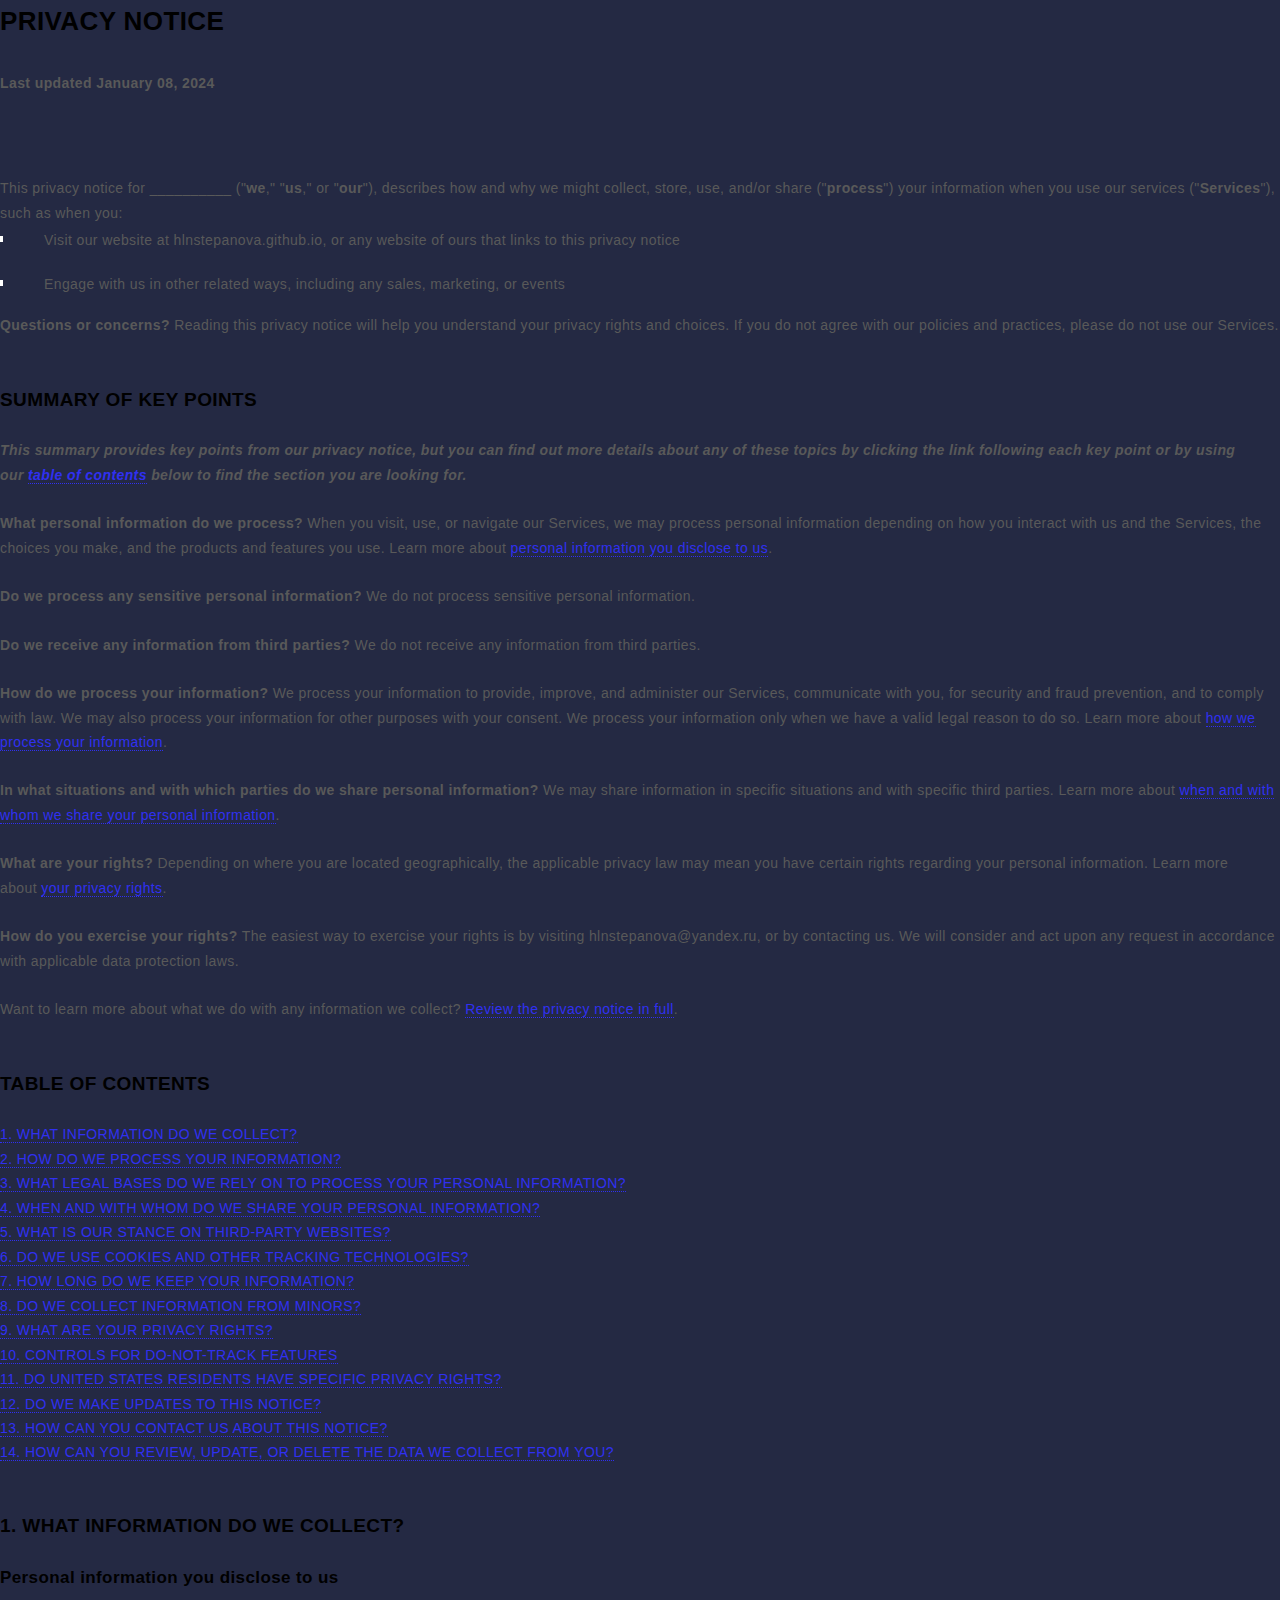
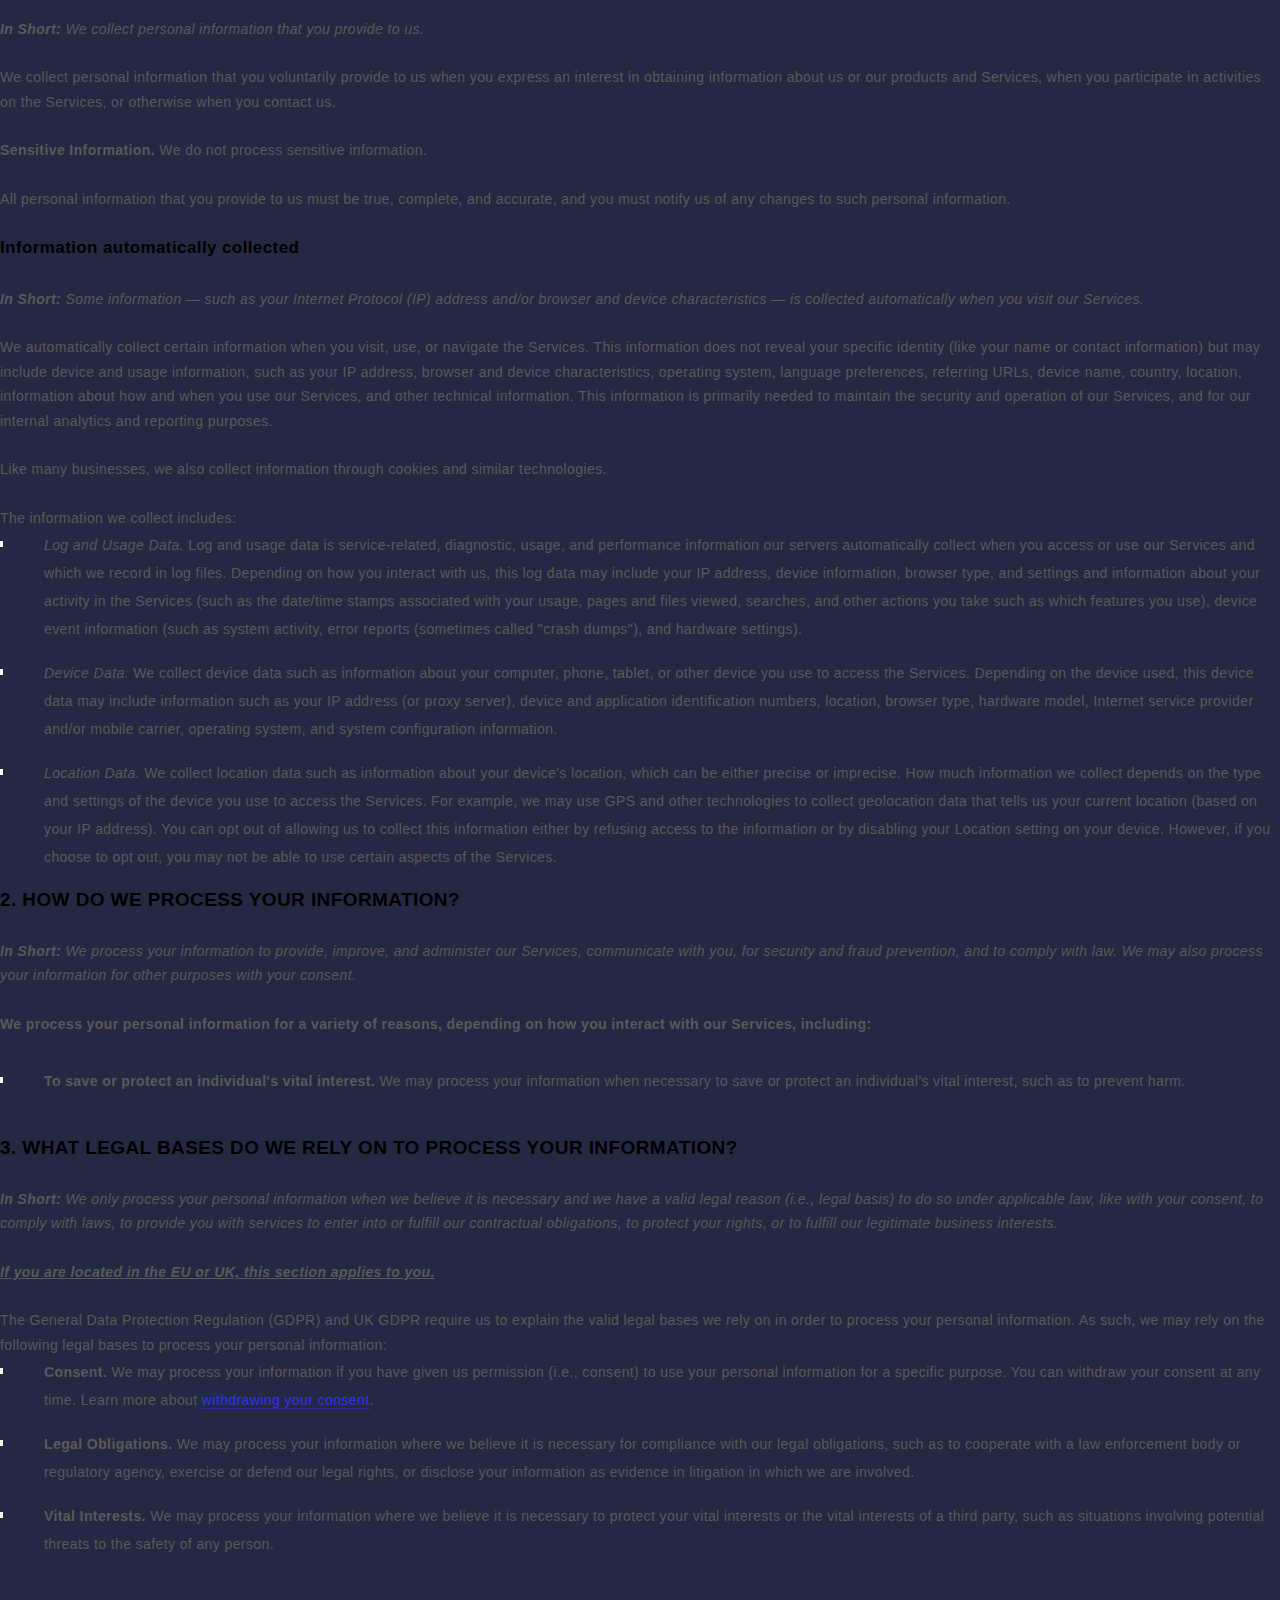
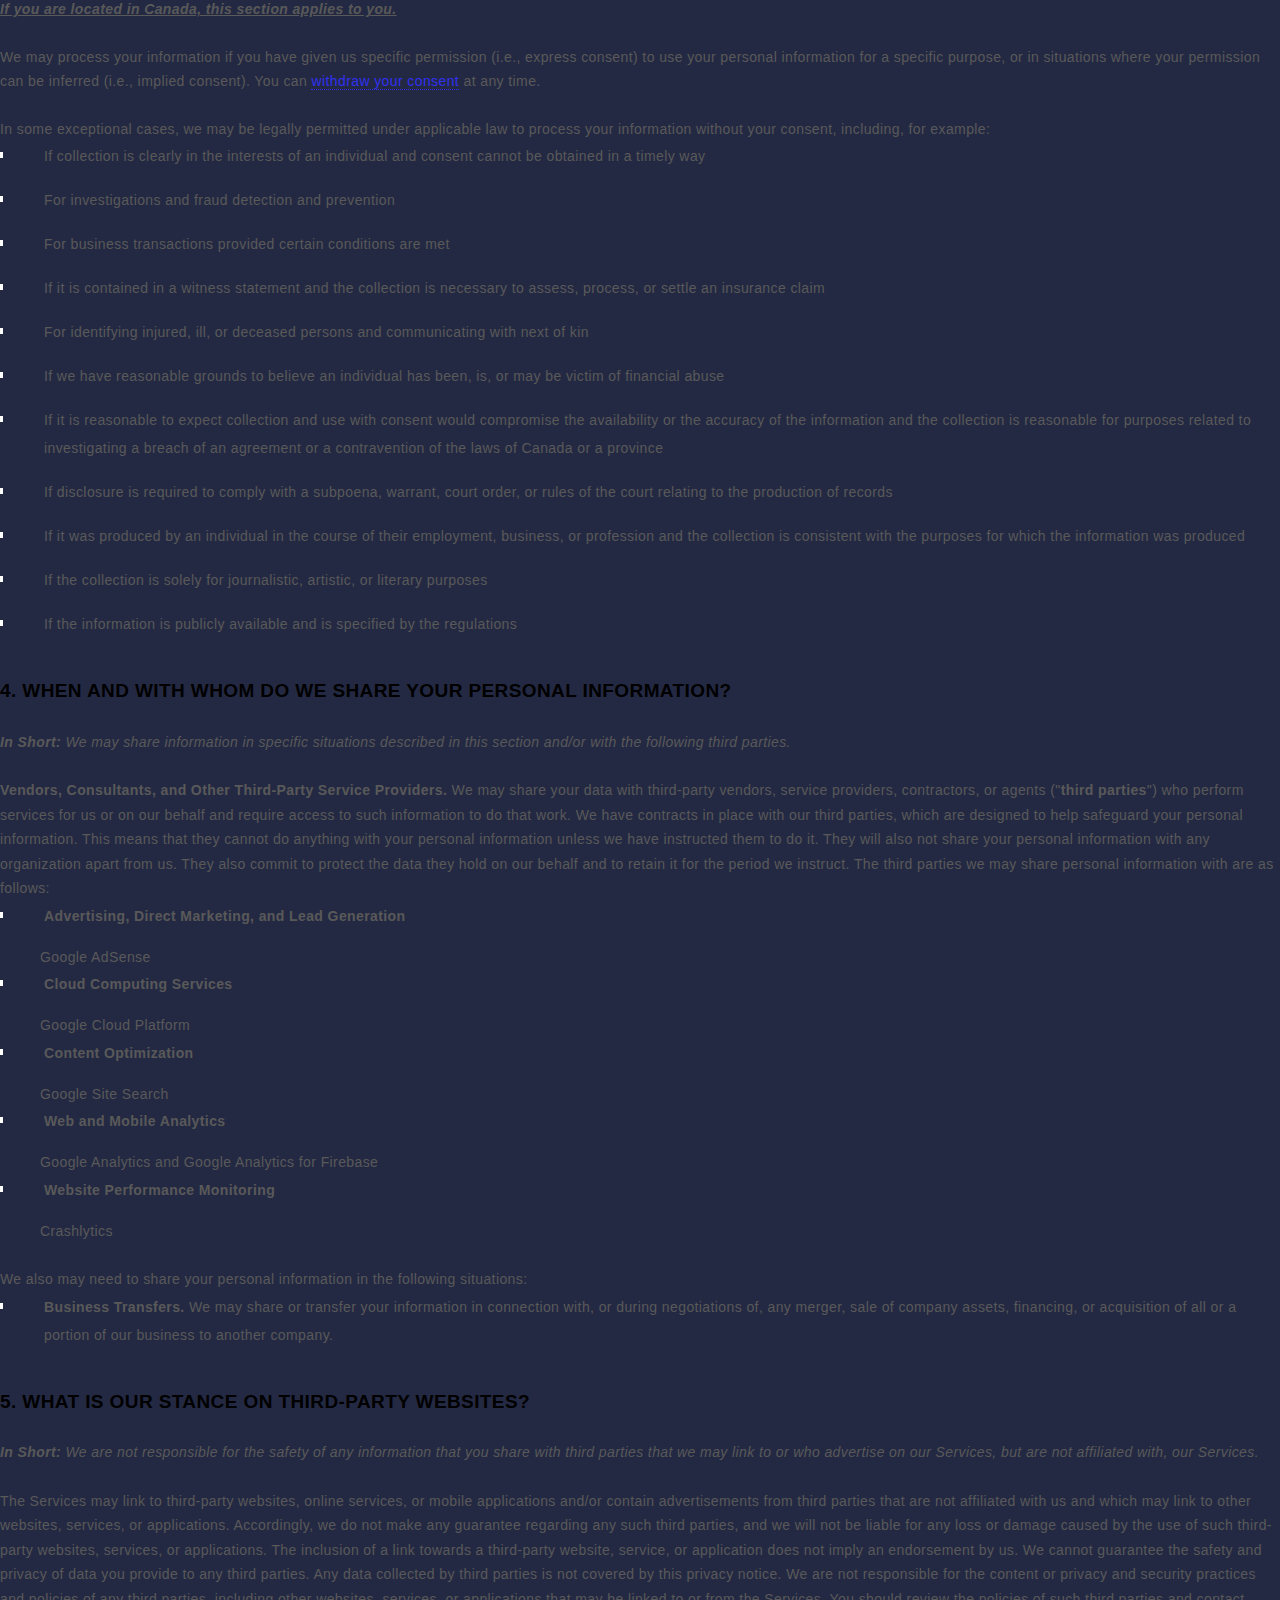
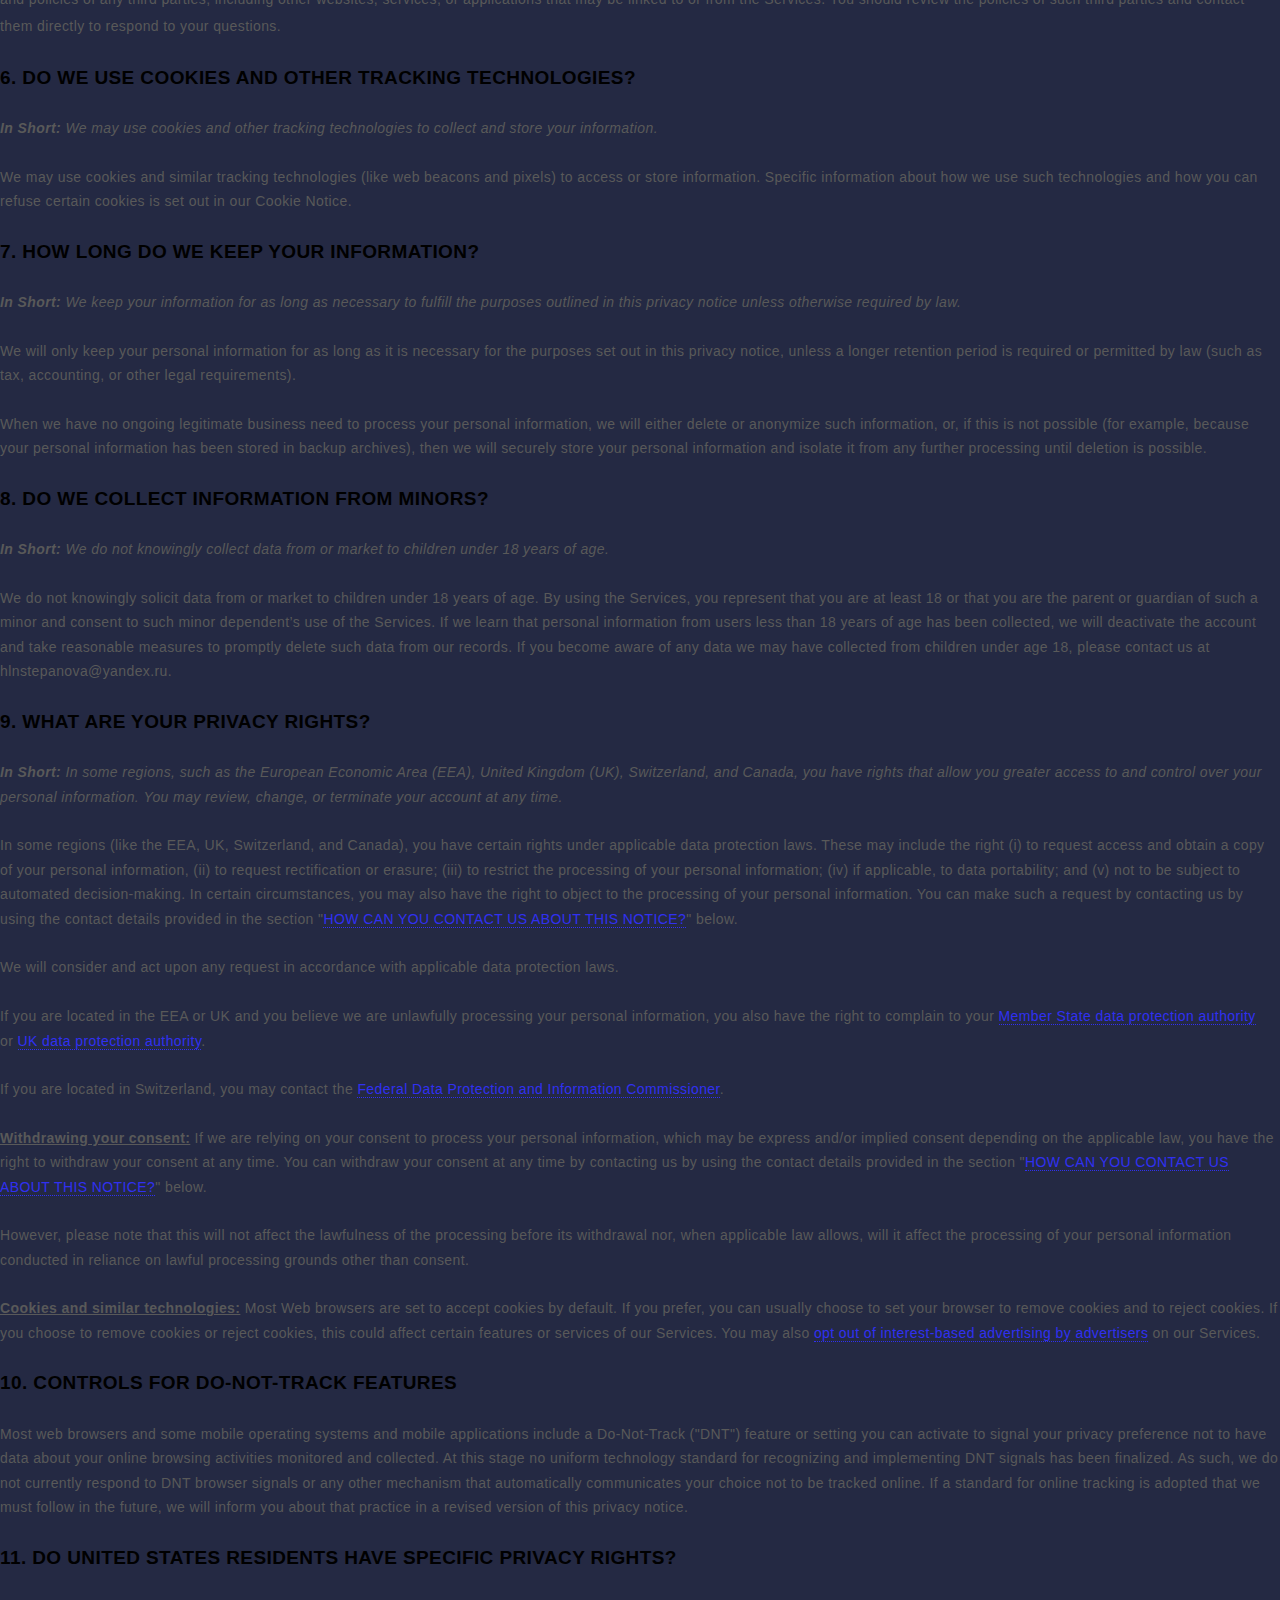
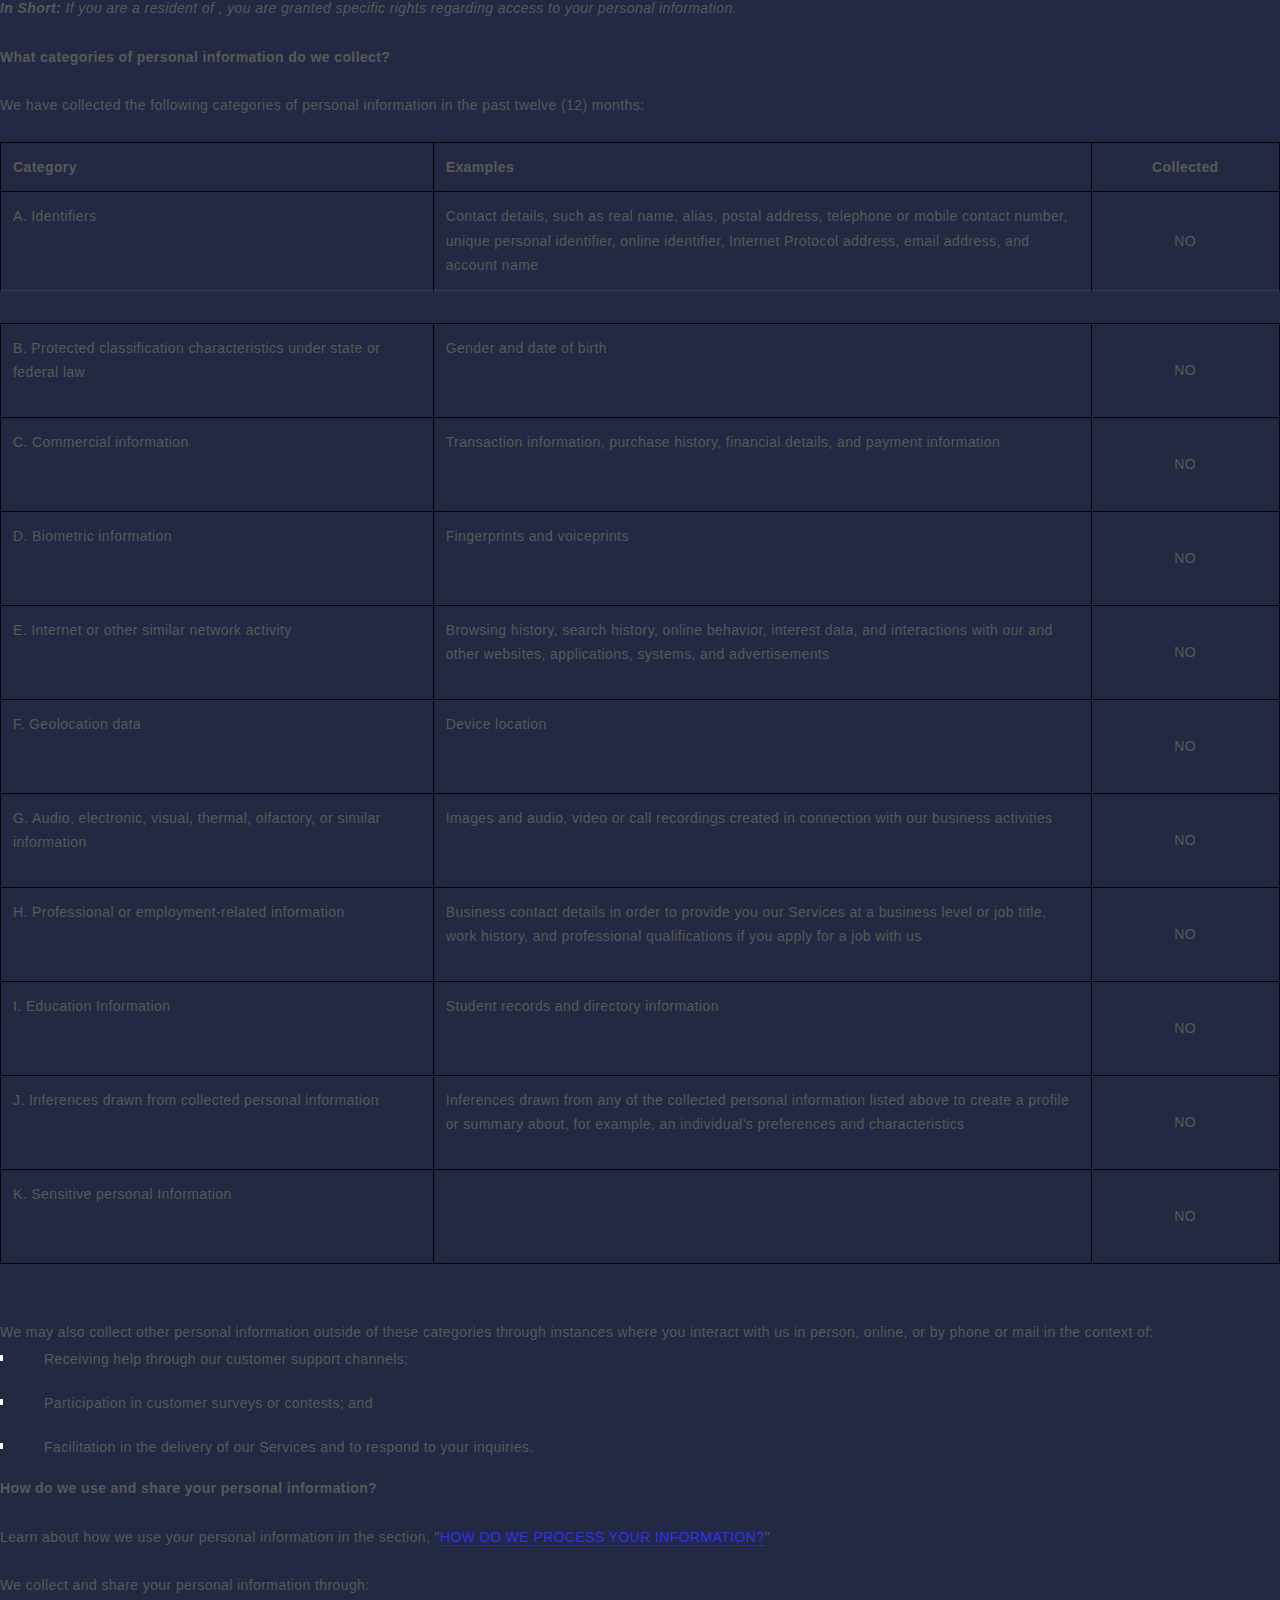
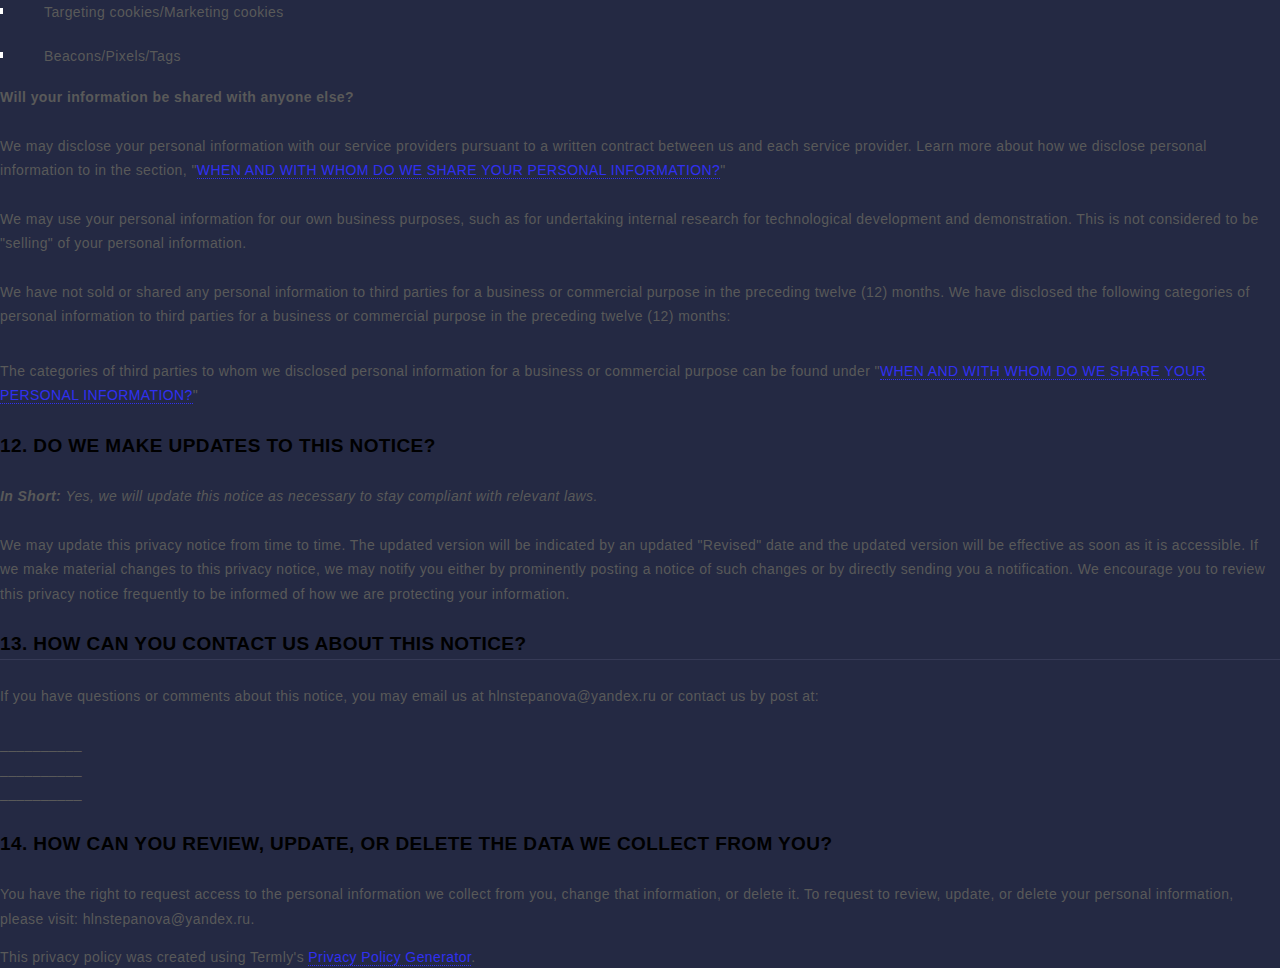
==== privacy-policy.html @ e2435dcf "experiment with privacy policy" ====
<!DOCTYPE HTML>
<html>
	<head>
		<!-- Google tag (gtag.js) -->
<script async src="https://www.googletagmanager.com/gtag/js?id=G-6Y1F2KH7CD"></script>
<script>
  window.dataLayer = window.dataLayer || [];
  function gtag(){dataLayer.push(arguments);}
  gtag('js', new Date());

  gtag('config', 'G-6Y1F2KH7CD');
</script>
		<title>Lena Stepanova - Android Developer</title>
		<meta charset="utf-8" />
		<meta name="viewport" content="width=device-width, initial-scale=1, user-scalable=no" />
		<link rel="stylesheet" href="assets/css/main.css" />
		<link rel="icon" type="image/png" href="images/favicon.png"/>
		<noscript><link rel="stylesheet" href="assets/css/noscript.css" /></noscript>
		<script async src="https://pagead2.googlesyndication.com/pagead/js/adsbygoogle.js?client=ca-pub-9598520294213293"
     crossorigin="anonymous"></script>
	</head>
	<body>

	<style>
		[data-custom-class='body'], [data-custom-class='body'] * {
				background: transparent !important;
			  }
	  [data-custom-class='title'], [data-custom-class='title'] * {
				font-family: Arial !important;
	  font-size: 26px !important;
	  color: #000000 !important;
			  }
	  [data-custom-class='subtitle'], [data-custom-class='subtitle'] * {
				font-family: Arial !important;
	  color: #595959 !important;
	  font-size: 14px !important;
			  }
	  [data-custom-class='heading_1'], [data-custom-class='heading_1'] * {
				font-family: Arial !important;
	  font-size: 19px !important;
	  color: #000000 !important;
			  }
	  [data-custom-class='heading_2'], [data-custom-class='heading_2'] * {
				font-family: Arial !important;
	  font-size: 17px !important;
	  color: #000000 !important;
			  }
	  [data-custom-class='body_text'], [data-custom-class='body_text'] * {
				color: #595959 !important;
	  font-size: 14px !important;
	  font-family: Arial !important;
			  }
	  [data-custom-class='link'], [data-custom-class='link'] * {
				color: #3030F1 !important;
	  font-size: 14px !important;
	  font-family: Arial !important;
	  word-break: break-word !important;
			  }
	  </style>
	  
			<div data-custom-class="body">
			<div><strong><span style="font-size: 26px;"><span data-custom-class="title"><bdt class="block-component"></bdt><bdt class="question">PRIVACY NOTICE</bdt><bdt class="statement-end-if-in-editor"></bdt></span></span></strong></div><div><br></div><div><span style="color: rgb(127, 127, 127);"><strong><span style="font-size: 15px;"><span data-custom-class="subtitle">Last updated <bdt class="question">January 08, 2024</bdt></span></span></strong></span></div><div><br></div><div><br></div><div><br></div><div style="line-height: 1.5;"><span style="color: rgb(127, 127, 127);"><span style="color: rgb(89, 89, 89); font-size: 15px;"><span data-custom-class="body_text">This privacy notice for <bdt class="question">__________<bdt class="block-component"></bdt></bdt> (<bdt class="block-component"></bdt>"<strong>we</strong>," "<strong>us</strong>," or "<strong>our</strong>"<bdt class="statement-end-if-in-editor"></bdt></span><span data-custom-class="body_text">), describes how and why we might collect, store, use, and/or share (<bdt class="block-component"></bdt>"<strong>process</strong>"<bdt class="statement-end-if-in-editor"></bdt>) your information when you use our services (<bdt class="block-component"></bdt>"<strong>Services</strong>"<bdt class="statement-end-if-in-editor"></bdt>), such as when you:</span></span></span><span style="font-size: 15px;"><span style="color: rgb(127, 127, 127);"><span data-custom-class="body_text"><span style="color: rgb(89, 89, 89);"><span data-custom-class="body_text"><bdt class="block-component"></bdt></span></span></span></span></span></div><ul><li style="line-height: 1.5;"><span style="font-size: 15px; color: rgb(89, 89, 89);"><span style="font-size: 15px; color: rgb(89, 89, 89);"><span data-custom-class="body_text">Visit our website<bdt class="block-component"></bdt> at <span style="color: rgb(0, 58, 250);"><bdt class="question">hlnstepanova.github.io</bdt></span><span style="font-size: 15px;"><span style="color: rgb(89, 89, 89);"><span data-custom-class="body_text"><span style="font-size: 15px;"><span style="color: rgb(89, 89, 89);"><bdt class="statement-end-if-in-editor">, or any website of ours that links to this privacy notice</bdt></span></span></span></span></span></span></span></span></li></ul><div><bdt class="block-component"><span style="font-size: 15px;"><span style="font-size: 15px;"><span style="color: rgb(127, 127, 127);"><span data-custom-class="body_text"><span style="color: rgb(89, 89, 89);"><span data-custom-class="body_text"><bdt class="block-component"></bdt></bdt></span></span></span></span></span></span></span></span></li></ul><div style="line-height: 1.5;"><span style="font-size: 15px;"><span style="color: rgb(127, 127, 127);"><span data-custom-class="body_text"><span style="color: rgb(89, 89, 89);"><span data-custom-class="body_text"><bdt class="block-component"></bdt></span></span></span></span></span></div><ul><li style="line-height: 1.5;"><span style="font-size: 15px; color: rgb(89, 89, 89);"><span style="font-size: 15px; color: rgb(89, 89, 89);"><span data-custom-class="body_text">Engage with us in other related ways, including any sales, marketing, or events<span style="font-size: 15px;"><span style="color: rgb(89, 89, 89);"><span data-custom-class="body_text"><span style="font-size: 15px;"><span style="color: rgb(89, 89, 89);"><bdt class="statement-end-if-in-editor"></bdt></span></span></span></span></span></span></span></span></li></ul><div style="line-height: 1.5;"><span style="font-size: 15px;"><span style="color: rgb(127, 127, 127);"><span data-custom-class="body_text"><strong>Questions or concerns? </strong>Reading this privacy notice will help you understand your privacy rights and choices. If you do not agree with our policies and practices, please do not use our Services.<bdt class="block-component"></span></span></span></div><div style="line-height: 1.5;"><br></div><div style="line-height: 1.5;"><br></div><div style="line-height: 1.5;"><strong><span style="font-size: 15px;"><span data-custom-class="heading_1">SUMMARY OF KEY POINTS</span></span></strong></div><div style="line-height: 1.5;"><br></div><div style="line-height: 1.5;"><span style="font-size: 15px;"><span data-custom-class="body_text"><strong><em>This summary provides key points from our privacy notice, but you can find out more details about any of these topics by clicking the link following each key point or by using our </em></strong></span></span><a data-custom-class="link" href="#toc"><span style="color: rgb(0, 58, 250); font-size: 15px;"><span data-custom-class="body_text"><strong><em>table of contents</em></strong></span></span></a><span style="font-size: 15px;"><span data-custom-class="body_text"><strong><em> below to find the section you are looking for.</em></strong></span></span></div><div style="line-height: 1.5;"><br></div><div style="line-height: 1.5;"><span style="font-size: 15px;"><span data-custom-class="body_text"><strong>What personal information do we process?</strong> When you visit, use, or navigate our Services, we may process personal information depending on how you interact with us and the Services, the choices you make, and the products and features you use. Learn more about </span></span><a data-custom-class="link" href="#personalinfo"><span style="color: rgb(0, 58, 250); font-size: 15px;"><span data-custom-class="body_text">personal information you disclose to us</span></span></a><span data-custom-class="body_text">.</span></div><div style="line-height: 1.5;"><br></div><div style="line-height: 1.5;"><span style="font-size: 15px;"><span data-custom-class="body_text"><strong>Do we process any sensitive personal information?</strong> <bdt class="block-component"></bdt>We do not process sensitive personal information.<bdt class="else-block"></bdt></span></span></div><div style="line-height: 1.5;"><br></div><div style="line-height: 1.5;"><span style="font-size: 15px;"><span data-custom-class="body_text"><strong>Do we receive any information from third parties?</strong> <bdt class="block-component"></bdt>We do not receive any information from third parties.<bdt class="else-block"></bdt></span></span></div><div style="line-height: 1.5;"><br></div><div style="line-height: 1.5;"><span style="font-size: 15px;"><span data-custom-class="body_text"><strong>How do we process your information?</strong> We process your information to provide, improve, and administer our Services, communicate with you, for security and fraud prevention, and to comply with law. We may also process your information for other purposes with your consent. We process your information only when we have a valid legal reason to do so. Learn more about </span></span><a data-custom-class="link" href="#infouse"><span style="color: rgb(0, 58, 250); font-size: 15px;"><span data-custom-class="body_text">how we process your information</span></span></a><span data-custom-class="body_text">.</span></div><div style="line-height: 1.5;"><br></div><div style="line-height: 1.5;"><span style="font-size: 15px;"><span data-custom-class="body_text"><strong>In what situations and with which <bdt class="block-component"></bdt>parties do we share personal information?</strong> We may share information in specific situations and with specific <bdt class="block-component"></bdt>third parties. Learn more about </span></span><a data-custom-class="link" href="#whoshare"><span style="color: rgb(0, 58, 250); font-size: 15px;"><span data-custom-class="body_text">when and with whom we share your personal information</span></span></a><span style="font-size: 15px;"><span data-custom-class="body_text">.<bdt class="block-component"></bdt></span></span></div><div style="line-height: 1.5;"><br></div><div style="line-height: 1.5;"><span style="font-size: 15px;"><span data-custom-class="body_text"><strong>What are your rights?</strong> Depending on where you are located geographically, the applicable privacy law may mean you have certain rights regarding your personal information. Learn more about </span></span><a data-custom-class="link" href="#privacyrights"><span style="color: rgb(0, 58, 250); font-size: 15px;"><span data-custom-class="body_text">your privacy rights</span></span></a><span data-custom-class="body_text">.</span></div><div style="line-height: 1.5;"><br></div><div style="line-height: 1.5;"><span style="font-size: 15px;"><span data-custom-class="body_text"><strong>How do you exercise your rights?</strong> The easiest way to exercise your rights is by <bdt class="block-component"></bdt>visiting <span style="color: rgb(0, 58, 250);"><bdt class="question">hlnstepanova@yandex.ru</bdt></span><bdt class="else-block"></bdt>, or by contacting us. We will consider and act upon any request in accordance with applicable data protection laws.</span></span></div><div style="line-height: 1.5;"><br></div><div style="line-height: 1.5;"><span style="font-size: 15px;"><span data-custom-class="body_text">Want to learn more about what we do with any information we collect? </span></span><a data-custom-class="link" href="#toc"><span style="color: rgb(0, 58, 250); font-size: 15px;"><span data-custom-class="body_text">Review the privacy notice in full</span></span></a><span style="font-size: 15px;"><span data-custom-class="body_text">.</span></span></div><div style="line-height: 1.5;"><br></div><div style="line-height: 1.5;"><br></div><div id="toc" style="line-height: 1.5;"><span style="font-size: 15px;"><span style="color: rgb(127, 127, 127);"><span style="color: rgb(0, 0, 0);"><strong><span data-custom-class="heading_1">TABLE OF CONTENTS</span></strong></span></span></span></div><div style="line-height: 1.5;"><br></div><div style="line-height: 1.5;"><span style="font-size: 15px;"><a data-custom-class="link" href="#infocollect"><span style="color: rgb(0, 58, 250);">1. WHAT INFORMATION DO WE COLLECT?</span></a></span></div><div style="line-height: 1.5;"><span style="font-size: 15px;"><a data-custom-class="link" href="#infouse"><span style="color: rgb(0, 58, 250);">2. HOW DO WE PROCESS YOUR INFORMATION?<bdt class="block-component"></bdt></span></a></span></div><div style="line-height: 1.5;"><span style="font-size: 15px;"><a data-custom-class="link" href="#legalbases"><span style="color: rgb(0, 58, 250);">3. <span style="font-size: 15px;"><span style="color: rgb(0, 58, 250);">WHAT LEGAL BASES DO WE RELY ON TO PROCESS YOUR PERSONAL INFORMATION?</span></span><bdt class="statement-end-if-in-editor"></bdt></span></a></span></div><div style="line-height: 1.5;"><span style="font-size: 15px;"><span style="color: rgb(0, 58, 250);"><a data-custom-class="link" href="#whoshare">4. WHEN AND WITH WHOM DO WE SHARE YOUR PERSONAL INFORMATION?</a></span><span data-custom-class="body_text"><bdt class="block-component"></bdt></span></span></div><div style="line-height: 1.5;"><span style="color: rgb(0, 58, 250); font-size: 15px;"><a data-custom-class="link" href="#3pwebsites">5. WHAT IS OUR STANCE ON THIRD-PARTY WEBSITES?<bdt class="statement-end-if-in-editor"></bdt></a><span style="color: rgb(127, 127, 127);"><span style="color: rgb(89, 89, 89);"><span data-custom-class="body_text"><span style="color: rgb(89, 89, 89);"><bdt class="block-component"></bdt></span></span></span></span></span></div><div style="line-height: 1.5;"><span style="font-size: 15px;"><a data-custom-class="link" href="#cookies"><span style="color: rgb(0, 58, 250);">6. DO WE USE COOKIES AND OTHER TRACKING TECHNOLOGIES?</span></a><span style="color: rgb(127, 127, 127);"><span style="color: rgb(89, 89, 89);"><span data-custom-class="body_text"><span style="color: rgb(89, 89, 89);"><bdt class="statement-end-if-in-editor"></bdt></span></span><span data-custom-class="body_text"><span style="color: rgb(89, 89, 89);"><span style="color: rgb(89, 89, 89);"><span style="color: rgb(89, 89, 89);"><bdt class="block-component"></bdt></span></span><bdt class="block-component"></bdt></span></span></span></span></span></div><div style="line-height: 1.5;"><span style="font-size: 15px;"><a data-custom-class="link" href="#inforetain"><span style="color: rgb(0, 58, 250);">7. HOW LONG DO WE KEEP YOUR INFORMATION?</span></a><span style="color: rgb(127, 127, 127);"><span style="color: rgb(89, 89, 89);"><span data-custom-class="body_text"><span style="color: rgb(89, 89, 89);"><span style="color: rgb(89, 89, 89);"><bdt class="block-component"></bdt><bdt class="block-component"></bdt></span></span></span></span></span></div><div style="line-height: 1.5;"><span style="font-size: 15px;"><a data-custom-class="link" href="#infominors"><span style="color: rgb(0, 58, 250);">8. DO WE COLLECT INFORMATION FROM MINORS?</span></a><span style="color: rgb(127, 127, 127);"><span style="color: rgb(89, 89, 89);"><span data-custom-class="body_text"><span style="color: rgb(89, 89, 89);"><bdt class="statement-end-if-in-editor"></bdt></span></span></span></span></span></div><div style="line-height: 1.5;"><span style="font-size: 15px;"><span style="color: rgb(0, 58, 250);"><a data-custom-class="link" href="#privacyrights">9. WHAT ARE YOUR PRIVACY RIGHTS?</a></span></span></div><div style="line-height: 1.5;"><span style="font-size: 15px;"><a data-custom-class="link" href="#DNT"><span style="color: rgb(0, 58, 250);">10. CONTROLS FOR DO-NOT-TRACK FEATURES<bdt class="block-component"></bdt></span></a></span></div><div style="line-height: 1.5;"><span style="font-size: 15px;"><a data-custom-class="link" href="#uslaws"><span style="color: rgb(0, 58, 250);">11. DO UNITED STATES RESIDENTS HAVE SPECIFIC PRIVACY RIGHTS?</span></a></span><bdt class="block-component"><span style="font-size: 15px;"><span data-custom-class="body_text"></span></bdt></span></div><div style="line-height: 1.5;"><bdt class="block-component"><span style="font-size: 15px;"></bdt><bdt class="block-component"></bdt><bdt class="block-component"></bdt><bdt class="block-component"></bdt><bdt class="block-component"></bdt><bdt class="block-component"></bdt><bdt class="block-component"></bdt><bdt class="block-component"></bdt><bdt class="block-component"></bdt><bdt class="block-component"></span></bdt></div><div style="line-height: 1.5;"><span style="font-size: 15px;"><a data-custom-class="link" href="#policyupdates"><span style="color: rgb(0, 58, 250);">12. DO WE MAKE UPDATES TO THIS NOTICE?</span></a></span></div><div style="line-height: 1.5;"><a data-custom-class="link" href="#contact"><span style="color: rgb(0, 58, 250); font-size: 15px;">13. HOW CAN YOU CONTACT US ABOUT THIS NOTICE?</span></a></div><div style="line-height: 1.5;"><a data-custom-class="link" href="#request"><span style="color: rgb(0, 58, 250);">14. HOW CAN YOU REVIEW, UPDATE, OR DELETE THE DATA WE COLLECT FROM YOU?</span></a></div><div style="line-height: 1.5;"><br></div><div style="line-height: 1.5;"><br></div><div id="infocollect" style="line-height: 1.5;"><span style="color: rgb(0, 0, 0);"><span style="color: rgb(0, 0, 0); font-size: 15px;"><span style="font-size: 15px; color: rgb(0, 0, 0);"><span style="font-size: 15px; color: rgb(0, 0, 0);"><span id="control" style="color: rgb(0, 0, 0);"><strong><span data-custom-class="heading_1">1. WHAT INFORMATION DO WE COLLECT?</span></strong></span></span></span></span></span></div><div style="line-height: 1.5;"><br></div><div id="personalinfo" style="line-height: 1.5;"><span data-custom-class="heading_2" style="color: rgb(0, 0, 0);"><span style="font-size: 15px;"><strong>Personal information you disclose to us</strong></span></span></div><div><div><br></div><div style="line-height: 1.5;"><span style="color: rgb(127, 127, 127);"><span style="color: rgb(89, 89, 89); font-size: 15px;"><span data-custom-class="body_text"><span style="font-size: 15px; color: rgb(89, 89, 89);"><span style="font-size: 15px; color: rgb(89, 89, 89);"><span data-custom-class="body_text"><strong><em>In Short:</em></strong></span></span></span></span><span data-custom-class="body_text"><span style="font-size: 15px; color: rgb(89, 89, 89);"><span style="font-size: 15px; color: rgb(89, 89, 89);"><span data-custom-class="body_text"><strong><em> </em></strong><em>We collect personal information that you provide to us.</em></span></span></span></span></span></span></div></div><div style="line-height: 1.5;"><br></div><div style="line-height: 1.5;"><span style="font-size: 15px; color: rgb(89, 89, 89);"><span style="font-size: 15px; color: rgb(89, 89, 89);"><span data-custom-class="body_text">We collect personal information that you voluntarily provide to us when you <span style="font-size: 15px;"><bdt class="block-component"></bdt></span></span><span data-custom-class="body_text">express an interest in obtaining information about us or our products and Services, when you participate in activities on the Services, or otherwise when you contact us.</span></span></span></span></div><div style="line-height: 1.5;"><br></div><div style="line-height: 1.5;"><span style="font-size: 15px; color: rgb(89, 89, 89);"><span style="font-size: 15px; color: rgb(89, 89, 89);"><span data-custom-class="body_text"><span style="font-size: 15px;"><bdt class="block-component"></bdt></span></span></span></span></span></div><div id="sensitiveinfo" style="line-height: 1.5;"><span style="font-size: 15px;"><span data-custom-class="body_text"><strong>Sensitive Information.</strong> <bdt class="block-component"></bdt>We do not process sensitive information.</span></span></div><div style="line-height: 1.5;"><br></div><div style="line-height: 1.5;"><span style="font-size: 15px;"><span data-custom-class="body_text"><bdt class="else-block"></bdt></span></span><span style="font-size: 15px; color: rgb(89, 89, 89);"><span style="font-size: 15px; color: rgb(89, 89, 89);"><span data-custom-class="body_text"><span style="font-size: 15px;"><span data-custom-class="body_text"><bdt class="block-component"><bdt class="block-component"></bdt></bdt></span></span></span></span><bdt class="block-component"></span></span></bdt></div><div style="line-height: 1.5;"><span style="font-size: 15px; color: rgb(89, 89, 89);"><span style="font-size: 15px; color: rgb(89, 89, 89);"><span data-custom-class="body_text">All personal information that you provide to us must be true, complete, and accurate, and you must notify us of any changes to such personal information.</span></span></span></div><div style="line-height: 1.5;"><br></div><div style="line-height: 1.5;"><span style="font-size: 15px; color: rgb(89, 89, 89);"><span style="font-size: 15px; color: rgb(89, 89, 89);"><span data-custom-class="body_text"><bdt class="block-component"></bdt></span></span></span></div><div style="line-height: 1.5;"><span data-custom-class="heading_2" style="color: rgb(0, 0, 0);"><span style="font-size: 15px;"><strong>Information automatically collected</strong></span></span></div><div><div><br></div><div style="line-height: 1.5;"><span style="color: rgb(127, 127, 127);"><span style="color: rgb(89, 89, 89); font-size: 15px;"><span data-custom-class="body_text"><span style="font-size: 15px; color: rgb(89, 89, 89);"><span style="font-size: 15px; color: rgb(89, 89, 89);"><span data-custom-class="body_text"><strong><em>In Short:</em></strong></span></span></span></span><span data-custom-class="body_text"><span style="font-size: 15px; color: rgb(89, 89, 89);"><span style="font-size: 15px; color: rgb(89, 89, 89);"><span data-custom-class="body_text"><strong><em> </em></strong><em>Some information — such as your Internet Protocol (IP) address and/or browser and device characteristics — is collected automatically when you visit our Services.</em></span></span></span></span></span></span></div></div><div style="line-height: 1.5;"><br></div><div style="line-height: 1.5;"><span style="font-size: 15px; color: rgb(89, 89, 89);"><span style="font-size: 15px; color: rgb(89, 89, 89);"><span data-custom-class="body_text">We automatically collect certain information when you visit, use, or navigate the Services. This information does not reveal your specific identity (like your name or contact information) but may include device and usage information, such as your IP address, browser and device characteristics, operating system, language preferences, referring URLs, device name, country, location, information about how and when you use our Services, and other technical information. This information is primarily needed to maintain the security and operation of our Services, and for our internal analytics and reporting purposes.</span></span></span></div><div style="line-height: 1.5;"><br></div><div style="line-height: 1.5;"><span style="font-size: 15px; color: rgb(89, 89, 89);"><span style="font-size: 15px; color: rgb(89, 89, 89);"><span data-custom-class="body_text"><bdt class="block-component"></bdt></span></span></span></div><div style="line-height: 1.5;"><span style="font-size: 15px; color: rgb(89, 89, 89);"><span style="font-size: 15px; color: rgb(89, 89, 89);"><span data-custom-class="body_text">Like many businesses, we also collect information through cookies and similar technologies. <bdt class="block-component"></bdt><bdt class="block-component"></bdt></span></span></span></div><div style="line-height: 1.5;"><br></div><div style="line-height: 1.5;"><span style="font-size: 15px; color: rgb(89, 89, 89);"><span style="font-size: 15px; color: rgb(89, 89, 89);"><span data-custom-class="body_text"><bdt class="statement-end-if-in-editor"><span data-custom-class="body_text"></span></bdt></span><span data-custom-class="body_text"><bdt class="block-component"></bdt></span></span></span></div><div style="line-height: 1.5;"><span style="font-size: 15px; color: rgb(89, 89, 89);"><span style="font-size: 15px; color: rgb(89, 89, 89);"><span data-custom-class="body_text">The information we collect includes:<bdt class="block-component"></bdt></span></span></span></div><ul><li style="line-height: 1.5;"><span style="font-size: 15px; color: rgb(89, 89, 89);"><span style="font-size: 15px; color: rgb(89, 89, 89);"><span data-custom-class="body_text"><em>Log and Usage Data.</em> Log and usage data is service-related, diagnostic, usage, and performance information our servers automatically collect when you access or use our Services and which we record in log files. Depending on how you interact with us, this log data may include your IP address, device information, browser type, and settings and information about your activity in the Services<span style="font-size: 15px;"> </span>(such as the date/time stamps associated with your usage, pages and files viewed, searches, and other actions you take such as which features you use), device event information (such as system activity, error reports (sometimes called <bdt class="block-component"></bdt>"crash dumps"<bdt class="statement-end-if-in-editor"></bdt>), and hardware settings).<span style="font-size: 15px;"><span style="color: rgb(89, 89, 89);"><span data-custom-class="body_text"><span style="font-size: 15px;"><span style="color: rgb(89, 89, 89);"><bdt class="statement-end-if-in-editor"></bdt></span></span></span></span></span></span></span></span></li></ul><div style="line-height: 1.5;"><bdt class="block-component"><span style="font-size: 15px;"><span data-custom-class="body_text"></span></span></bdt></div><ul><li style="line-height: 1.5;"><span style="font-size: 15px; color: rgb(89, 89, 89);"><span style="font-size: 15px; color: rgb(89, 89, 89);"><span data-custom-class="body_text"><em>Device Data.</em> We collect device data such as information about your computer, phone, tablet, or other device you use to access the Services. Depending on the device used, this device data may include information such as your IP address (or proxy server), device and application identification numbers, location, browser type, hardware model, Internet service provider and/or mobile carrier, operating system, and system configuration information.<span style="font-size: 15px;"><span style="color: rgb(89, 89, 89);"><span data-custom-class="body_text"><span style="font-size: 15px;"><span style="color: rgb(89, 89, 89);"><bdt class="statement-end-if-in-editor"></bdt></span></span></span></span></span></span></span></span></li></ul><div style="line-height: 1.5;"><bdt class="block-component"><span style="font-size: 15px;"><span data-custom-class="body_text"></span></span></bdt></div><ul><li style="line-height: 1.5;"><span style="font-size: 15px; color: rgb(89, 89, 89);"><span style="font-size: 15px; color: rgb(89, 89, 89);"><span data-custom-class="body_text"><em>Location Data.</em> We collect location data such as information about your device's location, which can be either precise or imprecise. How much information we collect depends on the type and settings of the device you use to access the Services. For example, we may use GPS and other technologies to collect geolocation data that tells us your current location (based on your IP address). You can opt out of allowing us to collect this information either by refusing access to the information or by disabling your Location setting on your device. However, if you choose to opt out, you may not be able to use certain aspects of the Services.<span style="font-size: 15px;"><span style="color: rgb(89, 89, 89);"><span data-custom-class="body_text"><span style="font-size: 15px;"><span style="color: rgb(89, 89, 89);"><bdt class="statement-end-if-in-editor"></bdt></span></span></span></span></span></span></span></span></li></ul><div><bdt class="block-component"><span style="font-size: 15px;"></bdt></bdt><bdt class="statement-end-if-in-editor"></bdt></bdt></span><span data-custom-class="body_text"><span style="color: rgb(89, 89, 89); font-size: 15px;"><span data-custom-class="body_text"><span style="color: rgb(89, 89, 89); font-size: 15px;"><span data-custom-class="body_text"><bdt class="statement-end-if-in-editor"><bdt class="block-component"></bdt></bdt></span></span></span></span></bdt></span></span></span></span></span></span></span></span><span style="font-size: 15px;"><span data-custom-class="body_text"><bdt class="block-component"></bdt></span></span></div><div id="infouse" style="line-height: 1.5;"><span style="color: rgb(127, 127, 127);"><span style="color: rgb(89, 89, 89); font-size: 15px;"><span style="font-size: 15px; color: rgb(89, 89, 89);"><span style="font-size: 15px; color: rgb(89, 89, 89);"><span id="control" style="color: rgb(0, 0, 0);"><strong><span data-custom-class="heading_1">2. HOW DO WE PROCESS YOUR INFORMATION?</span></strong></span></span></span></span></span></div><div><div style="line-height: 1.5;"><br></div><div style="line-height: 1.5;"><span style="color: rgb(127, 127, 127);"><span style="color: rgb(89, 89, 89); font-size: 15px;"><span data-custom-class="body_text"><span style="font-size: 15px; color: rgb(89, 89, 89);"><span style="font-size: 15px; color: rgb(89, 89, 89);"><span data-custom-class="body_text"><strong><em>In Short: </em></strong><em>We process your information to provide, improve, and administer our Services, communicate with you, for security and fraud prevention, and to comply with law. We may also process your information for other purposes with your consent.</em></span></span></span></span></span></span></div></div><div style="line-height: 1.5;"><br></div><div style="line-height: 1.5;"><span style="font-size: 15px; color: rgb(89, 89, 89);"><span style="font-size: 15px; color: rgb(89, 89, 89);"><span data-custom-class="body_text"><strong>We process your personal information for a variety of reasons, depending on how you interact with our Services, including:</strong><bdt class="block-component"></bdt></span></span></span></span></span></span></span></span></span></span></span></span></li></ul><div style="line-height: 1.5;"><span style="font-size: 15px; color: rgb(89, 89, 89);"><span style="font-size: 15px; color: rgb(89, 89, 89);"><span data-custom-class="body_text"><bdt class="block-component"></bdt></span></span></span></span></span></span></span></span></span></span></span></span></span></span></span></li></ul><div style="line-height: 1.5;"><span style="font-size: 15px; color: rgb(89, 89, 89);"><span style="font-size: 15px; color: rgb(89, 89, 89);"><span data-custom-class="body_text"><bdt class="block-component"></bdt></span></span></span></span></span></span></span></span></span></span></span></span></span></span></span></span></span></span></span></span></span></li></ul><div style="line-height: 1.5;"><span style="font-size: 15px; color: rgb(89, 89, 89);"><span style="font-size: 15px; color: rgb(89, 89, 89);"><span data-custom-class="body_text"><bdt class="block-component"></bdt></span></span></span></span></span></span></span></span></span></span></span></span></li></ul><div style="line-height: 1.5;"><span style="font-size: 15px; color: rgb(89, 89, 89);"><span style="font-size: 15px; color: rgb(89, 89, 89);"><span data-custom-class="body_text"><bdt class="block-component"></bdt></span></span></span></li></ul><div style="line-height: 1.5;"><bdt class="block-component"><span style="font-size: 15px;"></bdt></span></span></span></span></span></span></li></ul><div style="line-height: 1.5;"><bdt class="block-component"><span style="font-size: 15px;"></bdt></span></span></span></span></span></span></span></span></span></li></ul><div style="line-height: 1.5;"><bdt class="block-component"><span style="font-size: 15px;"></bdt></span></span></span></span></span></span></span></span></span></span></span></span></li></ul><div style="line-height: 1.5;"><bdt class="block-component"><span style="font-size: 15px;"><span data-custom-class="body_text"></span></span></bdt></li></ul><p style="font-size: 15px; line-height: 1.5;"><bdt class="block-component"><span style="font-size: 15px;"></bdt></span></span></span></span></span></span></span></span></span></span></span></li></ul><p style="font-size: 15px; line-height: 1.5;"><bdt class="block-component"><span style="font-size: 15px;"></bdt></span></span></span></span></span></span></span></span></span></span></span></li></ul><p style="font-size: 15px; line-height: 1.5;"><bdt class="block-component"></bdt></span></span></span></span></span></span></span></span></span></span></span></li></ul><p style="font-size: 15px; line-height: 1.5;"><bdt class="block-component"></bdt></span></span></span></span></span></span></span></span></span></span></span></li></ul><div style="line-height: 1.5;"><bdt class="block-component"><span style="font-size: 15px;"><span data-custom-class="body_text"></span></bdt></span></li></ul><div style="line-height: 1.5;"><bdt class="block-component"><span style="font-size: 15px;"></bdt></span></span></span></li></ul><div style="line-height: 1.5;"><bdt class="block-component"><span style="font-size: 15px;"></bdt></span></span></span></li></ul><div style="line-height: 1.5;"><span style="font-size: 15px;"><bdt class="block-component"><span data-custom-class="body_text"></bdt></span></span></li></ul><div style="line-height: 1.5;"><bdt class="block-component"><span style="font-size: 15px;"><span data-custom-class="body_text"></bdt></span></span></li></ul><div style="line-height: 1.5;"><bdt class="block-component"><span style="font-size: 15px;"><span data-custom-class="body_text"></span></span></bdt></li></ul><div style="line-height: 1.5;"><bdt class="block-component"><span style="font-size: 15px;"><span data-custom-class="body_text"></span></span></bdt></li></ul><div style="line-height: 1.5;"><bdt class="block-component"><span style="font-size: 15px;"><span data-custom-class="body_text"></span></span></bdt></li></ul><div style="line-height: 1.5;"><bdt class="block-component"><span style="font-size: 15px;"><span data-custom-class="body_text"></span></span></bdt></li></ul><div style="line-height: 1.5;"><bdt class="block-component"><span style="font-size: 15px;"><span data-custom-class="body_text"></span></span></bdt></li></ul><div style="line-height: 1.5;"><bdt class="block-component"><span style="font-size: 15px;"><span data-custom-class="body_text"></span></span></bdt></li></ul><div style="line-height: 1.5;"><bdt class="block-component"><span style="font-size: 15px;"><span data-custom-class="body_text"></bdt></span></span></li></ul><div style="line-height: 1.5;"><bdt class="block-component"><span style="font-size: 15px;"><span data-custom-class="body_text"></bdt></span></span></li></ul><div style="line-height: 1.5;"><bdt class="block-component"><span style="font-size: 15px;"><span data-custom-class="body_text"></bdt></span></span></li></ul><div style="line-height: 1.5;"><bdt class="block-component"><span style="font-size: 15px;"><span data-custom-class="body_text"></span></span></bdt></div><ul><li style="line-height: 1.5;"><span data-custom-class="body_text"><span style="font-size: 15px;"><strong>To save or protect an individual's vital interest.</strong> We may process your information when necessary to save or protect an individual’s vital interest, such as to prevent harm.</span></span><bdt class="statement-end-if-in-editor"><span style="font-size: 15px;"><span data-custom-class="body_text"></span></span></bdt></li></ul><div style="line-height: 1.5;"><bdt class="block-component"><span style="font-size: 15px;"><span data-custom-class="body_text"></span></span></bdt><bdt class="block-component"><span style="font-size: 15px;"><span data-custom-class="body_text"></bdt></span></span><bdt class="block-component"><span style="font-size: 15px;"><span data-custom-class="body_text"></span></span></bdt><bdt class="block-component"><span style="font-size: 15px;"><span data-custom-class="body_text"></span></span></bdt></div><div style="line-height: 1.5;"><br></div><div id="legalbases" style="line-height: 1.5;"><strong><span style="font-size: 15px;"><span data-custom-class="heading_1">3. WHAT LEGAL BASES DO WE RELY ON TO PROCESS YOUR INFORMATION?</span></span></strong></div><div style="line-height: 1.5;"><br></div><div style="line-height: 1.5;"><em><span style="font-size: 15px;"><span data-custom-class="body_text"><strong>In Short: </strong>We only process your personal information when we believe it is necessary and we have a valid legal reason (i.e.<bdt class="block-component"></bdt>,<bdt class="statement-end-if-in-editor"></bdt> legal basis) to do so under applicable law, like with your consent, to comply with laws, to provide you with services to enter into or <bdt class="block-component"></bdt>fulfill<bdt class="statement-end-if-in-editor"></bdt> our contractual obligations, to protect your rights, or to <bdt class="block-component"></bdt>fulfill<bdt class="statement-end-if-in-editor"></bdt> our legitimate business interests.</span></span></em><span style="font-size: 15px;"><span data-custom-class="body_text"><bdt class="block-component"></bdt></span><span data-custom-class="body_text"><bdt class="block-component"></bdt></span></span></div><div style="line-height: 1.5;"><br></div><div style="line-height: 1.5;"><em><span style="font-size: 15px;"><span data-custom-class="body_text"><strong><u>If you are located in the EU or UK, this section applies to you.</u></strong></span></span></em><span style="font-size: 15px;"><span data-custom-class="body_text"><bdt class="statement-end-if-in-editor"></bdt></span></span></div><div style="line-height: 1.5;"><br></div><div style="line-height: 1.5;"><span style="font-size: 15px;"><span data-custom-class="body_text">The General Data Protection Regulation (GDPR) and UK GDPR require us to explain the valid legal bases we rely on in order to process your personal information. As such, we may rely on the following legal bases to process your personal information:</span></span></div><ul><li style="line-height: 1.5;"><span style="font-size: 15px;"><span data-custom-class="body_text"><strong>Consent. </strong>We may process your information if you have given us permission (i.e.<bdt class="block-component"></bdt>,<bdt class="statement-end-if-in-editor"></bdt> consent) to use your personal information for a specific purpose. You can withdraw your consent at any time. Learn more about </span></span><a data-custom-class="link" href="#withdrawconsent"><span style="color: rgb(0, 58, 250); font-size: 15px;"><span data-custom-class="body_text">withdrawing your consent</span></span></a><span data-custom-class="body_text">.</span></li></ul><div style="line-height: 1.5;"><bdt class="block-component"><span style="font-size: 15px;"><span data-custom-class="body_text"></span></span></bdt></li></ul><div style="line-height: 1.5;"><bdt class="block-component"><span style="font-size: 15px;"><span data-custom-class="body_text"></span></span></bdt><bdt class="block-component"><span style="font-size: 15px;"><span data-custom-class="body_text"></span></span></bdt></div><ul><li style="line-height: 1.5;"><span data-custom-class="body_text"><span style="font-size: 15px;"><strong>Legal Obligations.</strong> We may process your information where we believe it is necessary for compliance with our legal obligations, such as to cooperate with a law enforcement body or regulatory agency, exercise or defend our legal rights, or disclose your information as evidence in litigation in which we are involved.<bdt class="statement-end-if-in-editor"></bdt><br></span></span></li></ul><div style="line-height: 1.5;"><bdt class="block-component"><span style="font-size: 15px;"><span data-custom-class="body_text"></span></span></bdt></div><ul><li style="line-height: 1.5;"><span data-custom-class="body_text"><span style="font-size: 15px;"><strong>Vital Interests.</strong> We may process your information where we believe it is necessary to protect your vital interests or the vital interests of a third party, such as situations involving potential threats to the safety of any person.</span></span><bdt class="statement-end-if-in-editor"><span style="font-size: 15px;"><span data-custom-class="body_text"></span></span></bdt></li></ul><div style="line-height: 1.5;"><bdt class="block-component"><span style="font-size: 15px;"><span data-custom-class="body_text"></span></span></bdt><span data-custom-class="body_text"><span style="font-size: 15px;"><bdt class="block-component"><bdt class="block-component"></bdt></bdt></span></span></div><div style="line-height: 1.5;"><br></div><div style="line-height: 1.5;"><span data-custom-class="body_text"><span style="font-size: 15px;"><strong><u><em>If you are located in Canada, this section applies to you.</em></u></strong><bdt class="statement-end-if-in-editor"></bdt></span></span></div><div style="line-height: 1.5;"><br></div><div style="line-height: 1.5;"><span data-custom-class="body_text"><span style="font-size: 15px;">We may process your information if you have given us specific permission (i.e.<bdt class="block-component"></bdt>,<bdt class="statement-end-if-in-editor"></bdt> express consent) to use your personal information for a specific purpose, or in situations where your permission can be inferred (i.e.<bdt class="block-component"></bdt>,<bdt class="statement-end-if-in-editor"></bdt> implied consent). You can </span></span><a data-custom-class="link" href="#withdrawconsent"><span data-custom-class="body_text"><span style="color: rgb(0, 58, 250); font-size: 15px;">withdraw your consent</span></span></a><span data-custom-class="body_text"><span style="font-size: 15px;"> at any time.</span></span></div><div style="line-height: 1.5;"><br></div><div style="line-height: 1.5;"><span data-custom-class="body_text"><span style="font-size: 15px;">In some exceptional cases, we may be legally permitted under applicable law to process your information without your consent, including, for example:</span></span></div><ul><li style="line-height: 1.5;"><span data-custom-class="body_text"><span style="font-size: 15px;">If collection is clearly in the interests of an individual and consent cannot be obtained in a timely way</span></span></li></ul><div style="line-height: 1.5;"><span data-custom-class="body_text"><span style="font-size: 15px;"><bdt class="block-component"></bdt></span></span></div><ul><li style="line-height: 1.5;"><span data-custom-class="body_text"><span style="font-size: 15px;">For investigations and fraud detection and prevention<bdt class="statement-end-if-in-editor"></bdt></span></span></li></ul><div style="line-height: 1.5;"><bdt class="block-component"><span style="font-size: 15px;"><span data-custom-class="body_text"></span></span></bdt></div><ul><li style="line-height: 1.5;"><span data-custom-class="body_text"><span style="font-size: 15px;">For business transactions provided certain conditions are met</span></span><bdt class="statement-end-if-in-editor"><span style="font-size: 15px;"><span data-custom-class="body_text"></span></span></bdt></li></ul><div style="line-height: 1.5;"><bdt class="block-component"><span style="font-size: 15px;"><span data-custom-class="body_text"></span></span></bdt></div><ul><li style="line-height: 1.5;"><span data-custom-class="body_text"><span style="font-size: 15px;">If it is contained in a witness statement and the collection is necessary to assess, process, or settle an insurance claim</span></span><bdt class="statement-end-if-in-editor"><span style="font-size: 15px;"><span data-custom-class="body_text"></span></span></bdt></li></ul><div style="line-height: 1.5;"><bdt class="block-component"><span style="font-size: 15px;"><span data-custom-class="body_text"></span></span></bdt></div><ul><li style="line-height: 1.5;"><span data-custom-class="body_text"><span style="font-size: 15px;">For identifying injured, ill, or deceased persons and communicating with next of kin</span></span><bdt class="statement-end-if-in-editor"><span style="font-size: 15px;"><span data-custom-class="body_text"></span></span></bdt></li></ul><div style="line-height: 1.5;"><span data-custom-class="body_text"><span style="font-size: 15px;"><bdt class="block-component"></bdt></span></span></div><ul><li style="line-height: 1.5;"><span data-custom-class="body_text"><span style="font-size: 15px;">If we have reasonable grounds to believe an individual has been, is, or may be victim of financial abuse<bdt class="statement-end-if-in-editor"></bdt></span></span></li></ul><div style="line-height: 1.5;"><span data-custom-class="body_text"><span style="font-size: 15px;"><bdt class="block-component"></bdt></span></span></div><ul><li style="line-height: 1.5;"><span data-custom-class="body_text"><span style="font-size: 15px;">If it is reasonable to expect collection and use with consent would compromise the availability or the accuracy of the information and the collection is reasonable for purposes related to investigating a breach of an agreement or a contravention of the laws of Canada or a province<bdt class="statement-end-if-in-editor"></bdt></span></span></li></ul><div style="line-height: 1.5;"><span data-custom-class="body_text"><span style="font-size: 15px;"><bdt class="block-component"></bdt></span></span></div><ul><li style="line-height: 1.5;"><span data-custom-class="body_text"><span style="font-size: 15px;">If disclosure is required to comply with a subpoena, warrant, court order, or rules of the court relating to the production of records<bdt class="statement-end-if-in-editor"></bdt></span></span></li></ul><div style="line-height: 1.5;"><bdt class="block-component"><span style="font-size: 15px;"><span data-custom-class="body_text"></span></span></bdt></div><ul><li style="line-height: 1.5;"><span style="font-size: 15px;"><span data-custom-class="body_text">If it was produced by an individual in the course of their employment, business, or profession and the collection is consistent with the purposes for which the information was produced<bdt class="statement-end-if-in-editor"></bdt></span></span></li></ul><div style="line-height: 1.5;"><span style="font-size: 15px;"><span data-custom-class="body_text"><bdt class="block-component"></bdt></span></span></div><ul><li style="line-height: 1.5;"><span style="font-size: 15px;"><span data-custom-class="body_text">If the collection is solely for journalistic, artistic, or literary purposes<bdt class="statement-end-if-in-editor"></bdt></span></span></li></ul><div style="line-height: 1.5;"><span style="font-size: 15px;"><span data-custom-class="body_text"><bdt class="block-component"></bdt></span></span></div><ul><li style="line-height: 1.5;"><span style="font-size: 15px;"><span data-custom-class="body_text">If the information is publicly available and is specified by the regulations</span><bdt class="statement-end-if-in-editor"><span data-custom-class="body_text"></span></bdt></span></li></ul><div style="line-height: 1.5;"><bdt class="statement-end-if-in-editor"><span style="font-size: 15px;"><span data-custom-class="body_text"></span></span></bdt><bdt class="statement-end-if-in-editor"><span style="font-size: 15px;"><span data-custom-class="body_text"></span></span></bdt></div><div style="line-height: 1.5;"><br></div><div id="whoshare" style="line-height: 1.5;"><span style="color: rgb(127, 127, 127);"><span style="color: rgb(89, 89, 89); font-size: 15px;"><span style="font-size: 15px; color: rgb(89, 89, 89);"><span style="font-size: 15px; color: rgb(89, 89, 89);"><span id="control" style="color: rgb(0, 0, 0);"><strong><span data-custom-class="heading_1">4. WHEN AND WITH WHOM DO WE SHARE YOUR PERSONAL INFORMATION?</span></strong></span></span></span></span></span></div><div style="line-height: 1.5;"><br></div><div style="line-height: 1.5;"><span style="font-size: 15px; color: rgb(89, 89, 89);"><span style="font-size: 15px; color: rgb(89, 89, 89);"><span data-custom-class="body_text"><strong><em>In Short:</em></strong><em> We may share information in specific situations described in this section and/or with the following <bdt class="block-component"></bdt>third parties.</em></span></span></span></div><div style="line-height: 1.5;"><span style="font-size: 15px; color: rgb(89, 89, 89);"><span style="font-size: 15px; color: rgb(89, 89, 89);"><span data-custom-class="body_text"><bdt class="block-component"></bdt></span></span></span></div><div style="line-height: 1.5;"><br></div><div style="line-height: 1.5;"><span style="font-size: 15px;"><span data-custom-class="body_text"><strong>Vendors, Consultants, and Other Third-Party Service Providers.</strong> We may share your data with third-party vendors, service providers, contractors, or agents (<bdt class="block-component"></bdt>"<strong>third parties</strong>"<bdt class="statement-end-if-in-editor"></bdt>) who perform services for us or on our behalf and require access to such information to do that work. <bdt class="block-component"></bdt>We have contracts in place with our third parties, which are designed to help safeguard your personal information. This means that they cannot do anything with your personal information unless we have instructed them to do it. They will also not share your personal information with any <bdt class="block-component"></bdt>organization<bdt class="statement-end-if-in-editor"></bdt> apart from us. They also commit to protect the data they hold on our behalf and to retain it for the period we instruct. <bdt class="statement-end-if-in-editor"></bdt>The <bdt class="block-component"></bdt>third parties we may share personal information with are as follows:</span></span><span style="font-size: 15px; color: rgb(89, 89, 89);"><span style="font-size: 15px; color: rgb(89, 89, 89);"><span data-custom-class="body_text"><bdt class="block-component"></bdt></span></span></span></span></span></span></span></span></span></span></span></span></bdt></span></span></span></bdt></span></span></span></span></span></span><span data-custom-class="body_text"><bdt class="block-component"></bdt></span></span></span></div><ul><li style="line-height: 1.5;"><span style="font-size: 15px; color: rgb(89, 89, 89);"><span style="font-size: 15px; color: rgb(89, 89, 89);"><span data-custom-class="body_text"><strong>Advertising, Direct Marketing, and Lead Generation</strong></span></span></span></li></ul><div style="margin-left: 40px;"><span style="font-size: 15px; color: rgb(89, 89, 89);"><span style="font-size: 15px; color: rgb(89, 89, 89);"><span data-custom-class="body_text"><span style="font-size: 15px;"><span style="color: rgb(89, 89, 89);"><bdt class="forloop-component"><span data-custom-class="body_text"></span></bdt><span data-custom-class="body_text"><span style="font-size: 15px;"><span style="color: rgb(89, 89, 89);"><bdt class="block-component"></bdt><bdt class="question">Google AdSense</bdt><bdt class="block-component"></bdt></span></span></span></span><bdt class="forloop-component"></bdt><bdt class="statement-end-if-in-editor"></bdt></span></span></span></span></span></span></span></span><bdt class="block-component"></bdt></span></span></span></span></span></span></span></span><bdt class="block-component"></bdt></span></span></span></span></span></span></span></span><bdt class="block-component"></bdt></div><ul><li style="line-height: 1.5;"><span style="font-size: 15px; color: rgb(89, 89, 89);"><span style="font-size: 15px; color: rgb(89, 89, 89);"><span data-custom-class="body_text"><strong>Cloud Computing Services</strong></span></span></span></li></ul><div style="margin-left: 40px;"><span style="font-size: 15px; color: rgb(89, 89, 89);"><span style="font-size: 15px; color: rgb(89, 89, 89);"><span data-custom-class="body_text"><span style="font-size: 15px;"><span style="color: rgb(89, 89, 89);"><bdt class="forloop-component"><span data-custom-class="body_text"></span></bdt><span data-custom-class="body_text"><span style="font-size: 15px;"><span style="color: rgb(89, 89, 89);"><bdt class="block-component"></bdt><bdt class="question">Google Cloud Platform</bdt><bdt class="block-component"></bdt></span></span></span></span><bdt class="forloop-component"></bdt><bdt class="statement-end-if-in-editor"></bdt></span></span></span></span></span></span></span></span><bdt class="block-component"></bdt></span></span></span></span></span></span></span></span><bdt class="block-component"></bdt></div><ul><li style="line-height: 1.5;"><span style="font-size: 15px; color: rgb(89, 89, 89);"><span style="font-size: 15px; color: rgb(89, 89, 89);"><span data-custom-class="body_text"><strong>Content <bdt class="block-component"></bdt>Optimization<bdt class="statement-end-if-in-editor"></bdt></strong></span></span></span></li></ul><div style="margin-left: 40px;"><span style="font-size: 15px; color: rgb(89, 89, 89);"><span style="font-size: 15px; color: rgb(89, 89, 89);"><span data-custom-class="body_text"><span style="font-size: 15px;"><span style="color: rgb(89, 89, 89);"><bdt class="forloop-component"><span data-custom-class="body_text"></span></bdt><span data-custom-class="body_text"><span style="font-size: 15px;"><span style="color: rgb(89, 89, 89);"><bdt class="block-component"></bdt><bdt class="question">Google Site Search</bdt><bdt class="block-component"></bdt></span></span></span></span><bdt class="forloop-component"></bdt><bdt class="statement-end-if-in-editor"></bdt></span></span></span></span></span></span></span></span><bdt class="block-component"></bdt></span></span></span></span></span></span></span></span><bdt class="block-component"></bdt></span></span></span></span></span></span></span></span><bdt class="block-component"></bdt></span></span></span></span></span></span></span></span><bdt class="block-component"></bdt></span></span></span></span></span></span></span></span><bdt class="block-component"></bdt></span></span></span></span></span></span></span></span><bdt class="block-component"></bdt></span></span></span></span></span></span></span></span><bdt class="block-component"></bdt></span></span></span></span></span></span></span></span><bdt class="block-component"></bdt></div><ul><li style="line-height: 1.5;"><span style="font-size: 15px; color: rgb(89, 89, 89);"><span style="font-size: 15px; color: rgb(89, 89, 89);"><span data-custom-class="body_text"><strong>Web and Mobile Analytics</strong></span></span></span></li></ul><div style="margin-left: 40px;"><span style="font-size: 15px; color: rgb(89, 89, 89);"><span style="font-size: 15px; color: rgb(89, 89, 89);"><span data-custom-class="body_text"><span style="font-size: 15px;"><span style="color: rgb(89, 89, 89);"><bdt class="forloop-component"><span data-custom-class="body_text"></span></bdt><span data-custom-class="body_text"><span style="font-size: 15px;"><span style="color: rgb(89, 89, 89);"><bdt class="block-component"></bdt><bdt class="question">Google Analytics</bdt><bdt class="block-component"></bdt></span></span></span></span><bdt class="forloop-component"></span></bdt><span data-custom-class="body_text"><span style="font-size: 15px;"><span style="color: rgb(89, 89, 89);"><bdt class="block-component"></bdt></span></span> and <bdt class="question">Google Analytics for Firebase</bdt><span style="font-size: 15px;"><span style="color: rgb(89, 89, 89);"><span style="font-size: 15px;"><span style="color: rgb(89, 89, 89);"><bdt class="statement-end-if-in-editor"></bdt></span></span></span></span><bdt class="forloop-component"></bdt><bdt class="statement-end-if-in-editor"></bdt></span></span></span></span></span></span></span></span><bdt class="block-component"></bdt></span></span></span></span></span></span></span></span><bdt class="block-component"></bdt></div><ul><li style="line-height: 1.5;"><span style="font-size: 15px; color: rgb(89, 89, 89);"><span style="font-size: 15px; color: rgb(89, 89, 89);"><span data-custom-class="body_text"><strong>Website Performance Monitoring</strong></span></span></span></li></ul><div style="margin-left: 40px;"><span style="font-size: 15px; color: rgb(89, 89, 89);"><span style="font-size: 15px; color: rgb(89, 89, 89);"><span data-custom-class="body_text"><span style="font-size: 15px;"><span style="color: rgb(89, 89, 89);"><bdt class="forloop-component"><span data-custom-class="body_text"></span></bdt><span data-custom-class="body_text"><span style="font-size: 15px;"><span style="color: rgb(89, 89, 89);"><bdt class="block-component"></bdt><bdt class="question">Crashlytics</bdt><bdt class="block-component"></bdt></span></span></span></span><bdt class="forloop-component"></bdt><bdt class="statement-end-if-in-editor"></bdt></span></span></span></span></span></span></span></span><bdt class="block-component"></bdt></span></span></span></span></span></span></span></span><span data-custom-class="body_text"></span><span data-custom-class="body_text"></span><span data-custom-class="body_text"></span><span data-custom-class="body_text"></span><span data-custom-class="body_text"></span><span data-custom-class="body_text"></span></div><div style="line-height: 1.5;"><br></div><div style="line-height: 1.5;"><span style="font-size: 15px;"><span data-custom-class="body_text">We <bdt class="block-component"></bdt>also <bdt class="statement-end-if-in-editor"></bdt>may need to share your personal information in the following situations:</span></span></div><ul><li style="line-height: 1.5;"><span style="font-size: 15px;"><span data-custom-class="body_text"><strong>Business Transfers.</strong> We may share or transfer your information in connection with, or during negotiations of, any merger, sale of company assets, financing, or acquisition of all or a portion of our business to another company.</span></span></li></ul><div style="line-height: 1.5;"><span style="font-size: 15px;"><span data-custom-class="body_text"><bdt class="block-component"></bdt></span></span></li></ul><div style="line-height: 1.5;"><span style="font-size: 15px;"><bdt class="block-component"><span data-custom-class="body_text"></span></bdt></span></li></ul><div style="line-height: 1.5;"><bdt class="block-component"><span style="font-size: 15px;"><span data-custom-class="body_text"></span></span></bdt></li></ul><div style="line-height: 1.5;"><bdt class="block-component"><span style="font-size: 15px;"><span data-custom-class="body_text"></bdt></span></span></li></ul><div style="line-height: 1.5;"><bdt class="block-component"><span style="font-size: 15px;"><span data-custom-class="body_text"></span></span></bdt></li></ul><div style="line-height: 1.5;"><bdt class="block-component"><span style="font-size: 15px;"><span data-custom-class="body_text"></span></span></bdt></div><div style="line-height: 1.5;"><br></div><div style="line-height: 1.5;"><strong><span id="3pwebsites" style="font-size: 15px;"><span data-custom-class="heading_1">5. WHAT IS OUR STANCE ON THIRD-PARTY WEBSITES?</span></span></strong></div><div style="line-height: 1.5;"><br></div><div style="line-height: 1.5;"><span style="font-size: 15px;"><span data-custom-class="body_text"><strong><em>In Short:</em></strong><em> We are not responsible for the safety of any information that you share with third parties that we may link to or who advertise on our Services, but are not affiliated with, our Services.</em></span></span></div><div style="line-height: 1.5;"><br></div><div style="line-height: 1.5;"><span style="font-size: 15px;"><span data-custom-class="body_text">The Services<bdt class="block-component"></bdt> may link to third-party websites, online services, or mobile applications and/or contain advertisements from third parties that are not affiliated with us and which may link to other websites, services, or applications. Accordingly, we do not make any guarantee regarding any such third parties, and we will not be liable for any loss or damage caused by the use of such third-party websites, services, or applications. The inclusion of a link towards a third-party website, service, or application does not imply an endorsement by us. We cannot guarantee the safety and privacy of data you provide to any third parties. Any data collected by third parties is not covered by this privacy notice. We are not responsible for the content or privacy and security practices and policies of any third parties, including other websites, services, or applications that may be linked to or from the Services. You should review the policies of such third parties and contact them directly to respond to your questions.</span></span><bdt class="statement-end-if-in-editor"><span style="font-size: 15px;"><span data-custom-class="body_text"></span></span></bdt><span style="color: rgb(89, 89, 89); font-size: 15px;"><span style="font-size: 15px;"><span style="color: rgb(89, 89, 89);"><span style="font-size: 15px;"><span style="color: rgb(89, 89, 89);"><bdt class="block-component"><span data-custom-class="heading_1"></span></bdt></span></span></span></span></span></div><div style="line-height: 1.5;"><br></div><div id="cookies" style="line-height: 1.5;"><span style="color: rgb(127, 127, 127);"><span style="color: rgb(89, 89, 89); font-size: 15px;"><span style="font-size: 15px; color: rgb(89, 89, 89);"><span style="font-size: 15px; color: rgb(89, 89, 89);"><span id="control" style="color: rgb(0, 0, 0);"><strong><span data-custom-class="heading_1">6. DO WE USE COOKIES AND OTHER TRACKING TECHNOLOGIES?</span></strong></span></span></span></span></span></div><div style="line-height: 1.5;"><br></div><div style="line-height: 1.5;"><span style="font-size: 15px; color: rgb(89, 89, 89);"><span style="font-size: 15px; color: rgb(89, 89, 89);"><span data-custom-class="body_text"><strong><em>In Short:</em></strong><em> We may use cookies and other tracking technologies to collect and store your information.</em></span></span></span></div><div style="line-height: 1.5;"><br></div><div style="line-height: 1.5;"><span style="font-size: 15px; color: rgb(89, 89, 89);"><span style="font-size: 15px; color: rgb(89, 89, 89);"><span data-custom-class="body_text">We may use cookies and similar tracking technologies (like web beacons and pixels) to access or store information. Specific information about how we use such technologies and how you can refuse certain cookies is set out in our Cookie Notice<span style="color: rgb(89, 89, 89); font-size: 15px;"><span data-custom-class="body_text"><bdt class="block-component"></bdt>.</span><span style="color: rgb(89, 89, 89); font-size: 15px;"><span style="font-size: 15px;"><span style="color: rgb(89, 89, 89);"><span style="font-size: 15px;"><span style="color: rgb(89, 89, 89);"><span data-custom-class="body_text"><bdt class="statement-end-if-in-editor"></bdt></span></span></span></span></span></span></span></span><span data-custom-class="body_text"><span style="color: rgb(89, 89, 89); font-size: 15px;"><span style="color: rgb(89, 89, 89); font-size: 15px;"><span style="color: rgb(89, 89, 89); font-size: 15px;"><span style="font-size: 15px;"><span style="color: rgb(89, 89, 89);"><span style="font-size: 15px;"><span style="color: rgb(89, 89, 89);"><span data-custom-class="body_text"><bdt class="block-component"></bdt></span><bdt class="block-component"><span data-custom-class="body_text"><bdt class="block-component"></bdt></span></span></span></span></span></span></span></span></span></span></span></span></span></div><div style="line-height: 1.5;"><br></div><div id="inforetain" style="line-height: 1.5;"><span style="color: rgb(127, 127, 127);"><span style="color: rgb(89, 89, 89); font-size: 15px;"><span style="font-size: 15px; color: rgb(89, 89, 89);"><span style="font-size: 15px; color: rgb(89, 89, 89);"><span id="control" style="color: rgb(0, 0, 0);"><strong><span data-custom-class="heading_1">7. HOW LONG DO WE KEEP YOUR INFORMATION?</span></strong></span></span></span></span></span></div><div style="line-height: 1.5;"><br></div><div style="line-height: 1.5;"><span style="font-size: 15px; color: rgb(89, 89, 89);"><span style="font-size: 15px; color: rgb(89, 89, 89);"><span data-custom-class="body_text"><strong><em>In Short: </em></strong><em>We keep your information for as long as necessary to <bdt class="block-component"></bdt>fulfill<bdt class="statement-end-if-in-editor"></bdt> the purposes outlined in this privacy notice unless otherwise required by law.</em></span></span></span></div><div style="line-height: 1.5;"><br></div><div style="line-height: 1.5;"><span style="font-size: 15px; color: rgb(89, 89, 89);"><span style="font-size: 15px; color: rgb(89, 89, 89);"><span data-custom-class="body_text">We will only keep your personal information for as long as it is necessary for the purposes set out in this privacy notice, unless a longer retention period is required or permitted by law (such as tax, accounting, or other legal requirements).<bdt class="block-component"></span></span></span></div><div style="line-height: 1.5;"><br></div><div style="line-height: 1.5;"><span style="font-size: 15px; color: rgb(89, 89, 89);"><span style="font-size: 15px; color: rgb(89, 89, 89);"><span data-custom-class="body_text">When we have no ongoing legitimate business need to process your personal information, we will either delete or <bdt class="block-component"></bdt>anonymize<bdt class="statement-end-if-in-editor"></bdt> such information, or, if this is not possible (for example, because your personal information has been stored in backup archives), then we will securely store your personal information and isolate it from any further processing until deletion is possible.<span style="color: rgb(89, 89, 89);"><bdt class="block-component"></bdt></span><span style="color: rgb(89, 89, 89); font-size: 15px;"><span data-custom-class="body_text"><bdt class="block-component"></bdt></span></span></span></span></span></div><div style="line-height: 1.5;"><br></div><div id="infominors" style="line-height: 1.5;"><span style="color: rgb(127, 127, 127);"><span style="color: rgb(89, 89, 89); font-size: 15px;"><span style="font-size: 15px; color: rgb(89, 89, 89);"><span style="font-size: 15px; color: rgb(89, 89, 89);"><span id="control" style="color: rgb(0, 0, 0);"><strong><span data-custom-class="heading_1">8. DO WE COLLECT INFORMATION FROM MINORS?</span></strong></span></span></span></span></span></div><div style="line-height: 1.5;"><br></div><div style="line-height: 1.5;"><span style="font-size: 15px; color: rgb(89, 89, 89);"><span style="font-size: 15px; color: rgb(89, 89, 89);"><span data-custom-class="body_text"><strong><em>In Short:</em></strong><em> We do not knowingly collect data from or market to <bdt class="block-component"></bdt>children under 18 years of age<bdt class="else-block"></bdt>.</em><bdt class="block-component"></bdt></span></span></span></div><div style="line-height: 1.5;"><br></div><div style="line-height: 1.5;"><span style="font-size: 15px; color: rgb(89, 89, 89);"><span style="font-size: 15px; color: rgb(89, 89, 89);"><span data-custom-class="body_text">We do not knowingly solicit data from or market to children under 18 years of age. By using the Services, you represent that you are at least 18 or that you are the parent or guardian of such a minor and consent to such minor dependent’s use of the Services. If we learn that personal information from users less than 18 years of age has been collected, we will deactivate the account and take reasonable measures to promptly delete such data from our records. If you become aware of any data we may have collected from children under age 18, please contact us at <span style="color: rgb(89, 89, 89); font-size: 15px;"><span data-custom-class="body_text"><bdt class="block-component"></bdt><bdt class="question">hlnstepanova@yandex.ru</bdt><bdt class="else-block"></bdt></span></span>.</span><span data-custom-class="body_text"><bdt class="else-block"><bdt class="block-component"></bdt></span></span></span></span></span></span></div><div style="line-height: 1.5;"><br></div><div id="privacyrights" style="line-height: 1.5;"><span style="color: rgb(127, 127, 127);"><span style="color: rgb(89, 89, 89); font-size: 15px;"><span style="font-size: 15px; color: rgb(89, 89, 89);"><span style="font-size: 15px; color: rgb(89, 89, 89);"><span id="control" style="color: rgb(0, 0, 0);"><strong><span data-custom-class="heading_1">9. WHAT ARE YOUR PRIVACY RIGHTS?</span></strong></span></span></span></span></span></div><div style="line-height: 1.5;"><br></div><div style="line-height: 1.5;"><span style="font-size: 15px; color: rgb(89, 89, 89);"><span style="font-size: 15px; color: rgb(89, 89, 89);"><span data-custom-class="body_text"><strong><em>In Short:</em></strong><em> <span style="color: rgb(89, 89, 89);"><span style="font-size: 15px;"><span data-custom-class="body_text"><em><bdt class="block-component"></bdt></em></span></span></span>In some regions, such as <bdt class="block-component"></bdt>the European Economic Area (EEA), United Kingdom (UK), Switzerland, and Canada<bdt class="block-component"></bdt>, you have rights that allow you greater access to and control over your personal information.<span style="color: rgb(89, 89, 89);"><span style="font-size: 15px;"><span data-custom-class="body_text"><em><bdt class="statement-end-if-in-editor"></bdt></em></span></span> </span>You may review, change, or terminate your account at any time.</em><span style="color: rgb(89, 89, 89);"><span style="font-size: 15px;"><bdt class="block-component"></bdt></span></span></span></span></span></div><div style="line-height: 1.5;"><br></div><div style="line-height: 1.5;"><span style="font-size: 15px; color: rgb(89, 89, 89);"><span style="font-size: 15px; color: rgb(89, 89, 89);"><span data-custom-class="body_text">In some regions (like <bdt class="block-component"></bdt>the EEA, UK, Switzerland, and Canada<bdt class="block-component"></bdt>), you have certain rights under applicable data protection laws. These may include the right (i) to request access and obtain a copy of your personal information, (ii) to request rectification or erasure; (iii) to restrict the processing of your personal information; (iv) if applicable, to data portability; and (v) not to be subject to automated decision-making. In certain circumstances, you may also have the right to object to the processing of your personal information. You can make such a request by contacting us by using the contact details provided in the section <bdt class="block-component"></bdt>"<bdt class="statement-end-if-in-editor"></bdt></span></span></span><a data-custom-class="link" href="#contact"><span style="font-size: 15px; color: rgb(0, 58, 250);"><span style="font-size: 15px; color: rgb(0, 58, 250);"><span data-custom-class="body_text">HOW CAN YOU CONTACT US ABOUT THIS NOTICE?</span></span></span></a><span style="font-size: 15px; color: rgb(89, 89, 89);"><span style="font-size: 15px; color: rgb(89, 89, 89);"><span data-custom-class="body_text"><bdt class="block-component"></bdt>"<bdt class="statement-end-if-in-editor"></bdt> below.</span></span></span></div><div style="line-height: 1.5;"><br></div><div style="line-height: 1.5;"><span style="font-size: 15px; color: rgb(89, 89, 89);"><span style="font-size: 15px; color: rgb(89, 89, 89);"><span data-custom-class="body_text">We will consider and act upon any request in accordance with applicable data protection laws.<bdt class="block-component"></bdt></span></span></span></div><div style="line-height: 1.5;"><span style="font-size: 15px; color: rgb(89, 89, 89);"> </span></div><div style="line-height: 1.5;"><span style="font-size: 15px; color: rgb(89, 89, 89);"><span style="font-size: 15px; color: rgb(89, 89, 89);"><span data-custom-class="body_text">If you are located in the EEA or UK and you believe we are unlawfully processing your personal information, you also have the right to complain to your <span style="font-size: 15px;"><span style="color: rgb(0, 58, 250);"><span data-custom-class="body_text"><span style="color: rgb(0, 58, 250);"><span data-custom-class="body_text"><a data-custom-class="link" href="https://ec.europa.eu/justice/data-protection/bodies/authorities/index_en.htm" rel="noopener noreferrer" target="_blank"><span style="font-size: 15px;">Member State data protection authority</span></a></span></span></span></span></span> or </span></span></span><a data-custom-class="link" href="https://ico.org.uk/make-a-complaint/data-protection-complaints/data-protection-complaints/" rel="noopener noreferrer" target="_blank"><span style="font-size: 15px; color: rgb(0, 58, 250);"><span style="font-size: 15px; color: rgb(0, 58, 250);"><span data-custom-class="body_text">UK data protection authority</span></span></span></a><span style="font-size: 15px; color: rgb(89, 89, 89);"><span style="font-size: 15px; color: rgb(89, 89, 89);"><span data-custom-class="body_text">.</span></span></span></div><div style="line-height: 1.5;"><br></div><div style="line-height: 1.5;"><span style="font-size: 15px; color: rgb(89, 89, 89);"><span style="font-size: 15px; color: rgb(89, 89, 89);"><span data-custom-class="body_text">If you are located in Switzerland, you may contact the <span style="font-size: 15px;"><span style="color: rgb(0, 58, 250);"><span data-custom-class="body_text"><span style="color: rgb(0, 58, 250);"><span data-custom-class="body_text"><span style="color: rgb(0, 58, 250); font-size: 15px;"><a data-custom-class="link" href="https://www.edoeb.admin.ch/edoeb/en/home.html" rel="noopener noreferrer" target="_blank">Federal Data Protection and Information Commissioner</a></span></span></span></span></span></span>.</span></span></span></div><div style="line-height: 1.5;"><br></div><div id="withdrawconsent" style="line-height: 1.5;"><span style="font-size: 15px; color: rgb(89, 89, 89);"><span style="font-size: 15px; color: rgb(89, 89, 89);"><span data-custom-class="body_text"><strong><u>Withdrawing your consent:</u></strong> If we are relying on your consent to process your personal information,<bdt class="block-component"></bdt> which may be express and/or implied consent depending on the applicable law,<bdt class="statement-end-if-in-editor"></bdt> you have the right to withdraw your consent at any time. You can withdraw your consent at any time by contacting us by using the contact details provided in the section <bdt class="block-component"></bdt>"<bdt class="statement-end-if-in-editor"></bdt></span></span></span><a data-custom-class="link" href="#contact"><span style="font-size: 15px; color: rgb(0, 58, 250);"><span style="font-size: 15px; color: rgb(0, 58, 250);"><span data-custom-class="body_text">HOW CAN YOU CONTACT US ABOUT THIS NOTICE?</span></span></span></a><span style="font-size: 15px; color: rgb(89, 89, 89);"><span style="font-size: 15px; color: rgb(89, 89, 89);"><span data-custom-class="body_text"><bdt class="block-component"></bdt>"<bdt class="statement-end-if-in-editor"></bdt> below<bdt class="block-component"></bdt>.</span></span></span></div><div style="line-height: 1.5;"><br></div><div style="line-height: 1.5;"><span style="font-size: 15px;"><span data-custom-class="body_text">However, please note that this will not affect the lawfulness of the processing before its withdrawal nor,<bdt class="block-component"></bdt> when applicable law allows,<bdt class="statement-end-if-in-editor"></bdt> will it affect the processing of your personal information conducted in reliance on lawful processing grounds other than consent.<bdt class="block-component"></bdt></span></span><bdt class="block-component"><span style="font-size: 15px;"><span data-custom-class="body_text"></span></span></bdt><span style="font-size: 15px; color: rgb(89, 89, 89);"><span style="font-size: 15px; color: rgb(89, 89, 89);"><span data-custom-class="body_text"><span style="font-size: 15px;"><span style="color: rgb(89, 89, 89);"><span style="font-size: 15px;"><span style="color: rgb(89, 89, 89);"><span data-custom-class="body_text"><span style="font-size: 15px;"><span style="color: rgb(89, 89, 89);"><bdt class="block-component"></bdt></span></span></span></span></span></span></span></span></span></span></div><div style="line-height: 1.5;"><br></div><div style="line-height: 1.5;"><span style="font-size: 15px; color: rgb(89, 89, 89);"><span style="font-size: 15px; color: rgb(89, 89, 89);"><span data-custom-class="body_text"><strong><u>Cookies and similar technologies:</u></strong> Most Web browsers are set to accept cookies by default. If you prefer, you can usually choose to set your browser to remove cookies and to reject cookies. If you choose to remove cookies or reject cookies, this could affect certain features or services of our Services. <bdt class="block-component"></bdt>You may also <span style="color: rgb(0, 58, 250);"><span data-custom-class="body_text"><a data-custom-class="link" href="http://www.aboutads.info/choices/" rel="noopener noreferrer" target="_blank"><span style="color: rgb(0, 58, 250); font-size: 15px;">opt out of interest-based advertising by advertisers</span></a></span></span> on our Services. <span style="font-size: 15px;"><span style="color: rgb(89, 89, 89);"><span data-custom-class="body_text"><bdt class="block-component"></bdt><span style="font-size: 15px;"><span style="color: rgb(89, 89, 89);"><span style="font-size: 15px;"><span style="color: rgb(89, 89, 89);"><span style="font-size: 15px;"><span style="color: rgb(89, 89, 89);"><bdt class="statement-end-if-in-editor"></bdt></span></span></span></span></span></span></span></span></span></span></span></span><bdt class="block-component"><span style="font-size: 15px;"><span data-custom-class="body_text"></span></span></bdt></div><div style="line-height: 1.5;"><br></div><div id="DNT" style="line-height: 1.5;"><span style="color: rgb(127, 127, 127);"><span style="color: rgb(89, 89, 89); font-size: 15px;"><span style="font-size: 15px; color: rgb(89, 89, 89);"><span style="font-size: 15px; color: rgb(89, 89, 89);"><span id="control" style="color: rgb(0, 0, 0);"><strong><span data-custom-class="heading_1">10. CONTROLS FOR DO-NOT-TRACK FEATURES</span></strong></span></span></span></span></span></div><div style="line-height: 1.5;"><br></div><div style="line-height: 1.5;"><span style="font-size: 15px; color: rgb(89, 89, 89);"><span style="font-size: 15px; color: rgb(89, 89, 89);"><span data-custom-class="body_text">Most web browsers and some mobile operating systems and mobile applications include a Do-Not-Track (<bdt class="block-component"></bdt>"DNT"<bdt class="statement-end-if-in-editor"></bdt>) feature or setting you can activate to signal your privacy preference not to have data about your online browsing activities monitored and collected. At this stage no uniform technology standard for <bdt class="block-component"></bdt>recognizing<bdt class="statement-end-if-in-editor"></bdt> and implementing DNT signals has been <bdt class="block-component"></bdt>finalized<bdt class="statement-end-if-in-editor"></bdt>. As such, we do not currently respond to DNT browser signals or any other mechanism that automatically communicates your choice not to be tracked online. If a standard for online tracking is adopted that we must follow in the future, we will inform you about that practice in a revised version of this privacy notice.<bdt class="block-component"></bdt></span></span></span></div><div style="line-height: 1.5;"><br></div><div id="uslaws" style="line-height: 1.5;"><span style="color: rgb(127, 127, 127);"><span style="color: rgb(89, 89, 89); font-size: 15px;"><span style="font-size: 15px; color: rgb(89, 89, 89);"><span style="font-size: 15px; color: rgb(89, 89, 89);"><span id="control" style="color: rgb(0, 0, 0);"><strong><span data-custom-class="heading_1">11. DO UNITED STATES RESIDENTS HAVE SPECIFIC PRIVACY RIGHTS?</span></strong></span></span></span></span></span></div><div style="line-height: 1.5;"><br></div><div style="line-height: 1.5;"><span style="font-size: 15px; color: rgb(89, 89, 89);"><span style="font-size: 15px; color: rgb(89, 89, 89);"><span data-custom-class="body_text"><strong><em>In Short: </em></strong><em>If you are a resident of <bdt class="forloop-component"></bdt>, you are granted specific rights regarding access to your personal information.</em></span></span></span></div><div style="line-height: 1.5;"><br></div><div style="line-height: 1.5;"><span style="font-size: 15px; color: rgb(89, 89, 89);"><span style="font-size: 15px; color: rgb(89, 89, 89);"><span data-custom-class="body_text"><strong>What categories of personal information do we collect?</strong></span></span></span></div><div style="line-height: 1.5;"><br></div><div style="line-height: 1.5;"><span style="font-size: 15px; color: rgb(89, 89, 89);"><span style="font-size: 15px; color: rgb(89, 89, 89);"><span data-custom-class="body_text">We have collected the following categories of personal information in the past twelve (12) months:</span></span></span></div><div style="line-height: 1.5;"><br></div><table style="width: 100%;"><tbody><tr><td style="width: 33.8274%; border-left: 1px solid black; border-right: 1px solid black; border-top: 1px solid black;"><span style="font-size: 15px; color: rgb(89, 89, 89);"><span style="font-size: 15px; color: rgb(89, 89, 89);"><span data-custom-class="body_text"><strong>Category</strong></span></span></span></td><td style="width: 51.4385%; border-top: 1px solid black; border-right: 1px solid black;"><span style="font-size: 15px; color: rgb(89, 89, 89);"><span style="font-size: 15px; color: rgb(89, 89, 89);"><span data-custom-class="body_text"><strong>Examples</strong></span></span></span></td><td style="width: 14.9084%; border-right: 1px solid black; border-top: 1px solid black; text-align: center;"><span style="font-size: 15px; color: rgb(89, 89, 89);"><span style="font-size: 15px; color: rgb(89, 89, 89);"><span data-custom-class="body_text"><strong>Collected</strong></span></span></span></td></tr><tr><td style="width: 33.8274%; border-left: 1px solid black; border-right: 1px solid black; border-top: 1px solid black;"><div style="line-height: 1.5;"><span style="font-size: 15px; color: rgb(89, 89, 89);"><span style="font-size: 15px; color: rgb(89, 89, 89);"><span data-custom-class="body_text">A. Identifiers</span></span></span></div></td><td style="width: 51.4385%; border-top: 1px solid black; border-right: 1px solid black;"><div style="line-height: 1.5;"><span style="font-size: 15px; color: rgb(89, 89, 89);"><span style="font-size: 15px; color: rgb(89, 89, 89);"><span data-custom-class="body_text">Contact details, such as real name, alias, postal address, telephone or mobile contact number, unique personal identifier, online identifier, Internet Protocol address, email address, and account name</span></span></span></div></td><td style="width: 14.9084%; text-align: center; vertical-align: middle; border-right: 1px solid black; border-top: 1px solid black;"><div style="line-height: 1.5;"><br></div><div style="line-height: 1.5;"><span style="font-size: 15px; color: rgb(89, 89, 89);"><span style="font-size: 15px; color: rgb(89, 89, 89);"><span data-custom-class="body_text"><bdt class="block-component"><bdt class="block-component"><bdt class="forloop-component"></bdt><bdt class="block-component">NO</bdt></bdt></bdt></bdt></span><span data-custom-class="body_text"><bdt class="statement-end-if-in-editor"></bdt></span></span></span></div><div style="line-height: 1.5;"><br></div></td></tr></tbody></table><div style="line-height: 1.5;"><bdt class="block-component"></bdt></div><table style="width: 100%;"><tbody><tr><td style="width: 33.8274%; border-left: 1px solid black; border-right: 1px solid black; border-top: 1px solid black;"><div style="line-height: 1.5;"><span style="font-size: 15px; color: rgb(89, 89, 89);"><span style="font-size: 15px; color: rgb(89, 89, 89);"><span data-custom-class="body_text"><bdt class="block-component"></bdt>B<bdt class="statement-end-if-in-editor"></bdt>. Protected classification characteristics under state or federal law</span></span></span></div></td><td style="width: 51.4385%; border-right: 1px solid black; border-top: 1px solid black;"><div style="line-height: 1.5;"><span style="font-size: 15px; color: rgb(89, 89, 89);"><span style="font-size: 15px; color: rgb(89, 89, 89);"><span data-custom-class="body_text">Gender and date of birth</span></span></span></div></td><td style="width: 14.9084%; text-align: center; border-right: 1px solid black; border-top: 1px solid black;"><div style="line-height: 1.5;"><br></div><div data-custom-class="body_text" style="line-height: 1.5;"><bdt class="forloop-component"><span data-custom-class="body_text"><bdt class="block-component"></bdt></bdt><bdt class="block-component"></bdt><bdt class="block-component"></bdt>NO</span><bdt class="statement-end-if-in-editor"><span data-custom-class="body_text"></span></bdt></div><div style="line-height: 1.5;"><br></div></td></tr><tr><td style="width: 33.8274%; border-left: 1px solid black; border-right: 1px solid black; border-top: 1px solid black;"><div style="line-height: 1.5;"><span style="font-size: 15px; color: rgb(89, 89, 89);"><span style="font-size: 15px; color: rgb(89, 89, 89);"><span data-custom-class="body_text"><bdt class="block-component"></bdt>C<bdt class="statement-end-if-in-editor"></bdt>. Commercial information</span></span></span></div></td><td style="width: 51.4385%; border-right: 1px solid black; border-top: 1px solid black;"><div style="line-height: 1.5;"><span style="font-size: 15px; color: rgb(89, 89, 89);"><span style="font-size: 15px; color: rgb(89, 89, 89);"><span data-custom-class="body_text">Transaction information, purchase history, financial details, and payment information</span></span></span></div></td><td style="width: 14.9084%; text-align: center; border-right: 1px solid black; border-top: 1px solid black;"><div style="line-height: 1.5;"><br></div><div data-custom-class="body_text" style="line-height: 1.5;"><bdt class="forloop-component"><span data-custom-class="body_text"><bdt class="block-component"></bdt></bdt></bdt><bdt class="block-component"></bdt><bdt class="block-component"></bdt>NO</span><bdt class="statement-end-if-in-editor"><span data-custom-class="body_text"></span></bdt></div><div style="line-height: 1.5;"><br></div></td></tr><tr><td style="width: 33.8274%; border-left: 1px solid black; border-right: 1px solid black; border-top: 1px solid black;"><div style="line-height: 1.5;"><span style="font-size: 15px; color: rgb(89, 89, 89);"><span style="font-size: 15px; color: rgb(89, 89, 89);"><span data-custom-class="body_text"><bdt class="block-component"></bdt>D<bdt class="statement-end-if-in-editor"></bdt>. Biometric information</span></span></span></div></td><td style="width: 51.4385%; border-right: 1px solid black; border-top: 1px solid black;"><div style="line-height: 1.5;"><span style="font-size: 15px; color: rgb(89, 89, 89);"><span style="font-size: 15px; color: rgb(89, 89, 89);"><span data-custom-class="body_text">Fingerprints and voiceprints</span></span></span></div></td><td style="width: 14.9084%; text-align: center; border-right: 1px solid black; border-top: 1px solid black;"><div style="line-height: 1.5;"><br></div><div data-custom-class="body_text" style="line-height: 1.5;"><bdt class="forloop-component"><span data-custom-class="body_text"><bdt class="block-component"></bdt></bdt></bdt></bdt><bdt class="block-component"></bdt><bdt class="block-component"></bdt>NO</span><bdt class="statement-end-if-in-editor"><span data-custom-class="body_text"></span></bdt></div><div style="line-height: 1.5;"><br></div></td></tr><tr><td style="width: 33.8274%; border-left: 1px solid black; border-right: 1px solid black; border-top: 1px solid black;"><div style="line-height: 1.5;"><span style="font-size: 15px; color: rgb(89, 89, 89);"><span style="font-size: 15px; color: rgb(89, 89, 89);"><span data-custom-class="body_text"><bdt class="block-component"></bdt>E<bdt class="statement-end-if-in-editor"></bdt>. Internet or other similar network activity</span></span></span></div></td><td style="width: 51.4385%; border-right: 1px solid black; border-top: 1px solid black;"><div style="line-height: 1.5;"><span style="font-size: 15px; color: rgb(89, 89, 89);"><span style="font-size: 15px; color: rgb(89, 89, 89);"><span data-custom-class="body_text">Browsing history, search history, online <bdt class="block-component"></bdt>behavior<bdt class="statement-end-if-in-editor"></bdt>, interest data, and interactions with our and other websites, applications, systems, and advertisements</span></span></span></div></td><td style="width: 14.9084%; text-align: center; border-right: 1px solid black; border-top: 1px solid black;"><div style="line-height: 1.5;"><br></div><div data-custom-class="body_text" style="line-height: 1.5;"><bdt class="forloop-component"><span data-custom-class="body_text"><bdt class="block-component"></bdt></bdt></bdt><bdt class="block-component"></bdt><bdt class="block-component"></bdt>NO</span><bdt class="statement-end-if-in-editor"><span data-custom-class="body_text"></span></bdt></div><div style="line-height: 1.5;"><br></div></td></tr><tr><td style="width: 33.8274%; border-left: 1px solid black; border-right: 1px solid black; border-top: 1px solid black;"><div style="line-height: 1.5;"><span style="font-size: 15px; color: rgb(89, 89, 89);"><span style="font-size: 15px; color: rgb(89, 89, 89);"><span data-custom-class="body_text"><bdt class="block-component"></bdt>F<bdt class="statement-end-if-in-editor"></bdt>. Geolocation data</span></span></span></div></td><td style="width: 51.4385%; border-right: 1px solid black; border-top: 1px solid black;"><div style="line-height: 1.5;"><span style="font-size: 15px; color: rgb(89, 89, 89);"><span style="font-size: 15px; color: rgb(89, 89, 89);"><span data-custom-class="body_text">Device location</span></span></span></div></td><td style="width: 14.9084%; text-align: center; border-right: 1px solid black; border-top: 1px solid black;"><div style="line-height: 1.5;"><br></div><div data-custom-class="body_text" style="line-height: 1.5;"><bdt class="forloop-component"><span data-custom-class="body_text"><bdt class="block-component"></bdt></bdt></bdt><bdt class="block-component"></bdt><bdt class="block-component"></bdt>NO</span><bdt class="statement-end-if-in-editor"><span data-custom-class="body_text"></span></bdt></div><div style="line-height: 1.5;"><br></div></td></tr><tr><td style="width: 33.8274%; border-left: 1px solid black; border-right: 1px solid black; border-top: 1px solid black;"><div style="line-height: 1.5;"><span style="font-size: 15px; color: rgb(89, 89, 89);"><span style="font-size: 15px; color: rgb(89, 89, 89);"><span data-custom-class="body_text"><bdt class="block-component"></bdt>G<bdt class="statement-end-if-in-editor"></bdt>. Audio, electronic, visual, thermal, olfactory, or similar information</span></span></span></div></td><td style="width: 51.4385%; border-right: 1px solid black; border-top: 1px solid black;"><div style="line-height: 1.5;"><span style="font-size: 15px; color: rgb(89, 89, 89);"><span style="font-size: 15px; color: rgb(89, 89, 89);"><span data-custom-class="body_text">Images and audio, video or call recordings created in connection with our business activities</span></span></span></div></td><td style="width: 14.9084%; text-align: center; border-right: 1px solid black; border-top: 1px solid black;"><div style="line-height: 1.5;"><br></div><div data-custom-class="body_text" style="line-height: 1.5;"><bdt class="forloop-component"><span data-custom-class="body_text"><bdt class="block-component"></bdt></bdt></bdt></bdt><bdt class="block-component"></bdt><bdt class="block-component"></bdt>NO</span><bdt class="statement-end-if-in-editor"><span data-custom-class="body_text"></span></bdt></div><div style="line-height: 1.5;"><br></div></td></tr><tr><td style="width: 33.8274%; border-left: 1px solid black; border-right: 1px solid black; border-top: 1px solid black;"><div style="line-height: 1.5;"><span style="font-size: 15px; color: rgb(89, 89, 89);"><span style="font-size: 15px; color: rgb(89, 89, 89);"><span data-custom-class="body_text"><bdt class="block-component"></bdt>H<bdt class="statement-end-if-in-editor"></bdt>. Professional or employment-related information</span></span></span></div></td><td style="width: 51.4385%; border-right: 1px solid black; border-top: 1px solid black;"><div style="line-height: 1.5;"><span style="font-size: 15px; color: rgb(89, 89, 89);"><span style="font-size: 15px; color: rgb(89, 89, 89);"><span data-custom-class="body_text">Business contact details in order to provide you our Services at a business level or job title, work history, and professional qualifications if you apply for a job with us</span></span></span></div></td><td style="width: 14.9084%; text-align: center; border-right: 1px solid black; border-top: 1px solid black;"><div style="line-height: 1.5;"><br></div><div data-custom-class="body_text" style="line-height: 1.5;"><bdt class="forloop-component"><span data-custom-class="body_text"><bdt class="block-component"></bdt></bdt><bdt class="block-component"></bdt><bdt class="block-component"></bdt>NO</span><bdt class="statement-end-if-in-editor"><span data-custom-class="body_text"></span></bdt></div><div style="line-height: 1.5;"><br></div></td></tr><tr><td style="border-left: 1px solid black; border-right: 1px solid black; border-top: 1px solid black; width: 33.8274%;"><div style="line-height: 1.5;"><span style="font-size: 15px; color: rgb(89, 89, 89);"><span style="font-size: 15px; color: rgb(89, 89, 89);"><span data-custom-class="body_text"><bdt class="block-component"></bdt>I<bdt class="statement-end-if-in-editor"></bdt>. Education Information</span></span></span></div></td><td style="border-right: 1px solid black; border-top: 1px solid black; width: 51.4385%;"><div style="line-height: 1.5;"><span style="font-size: 15px; color: rgb(89, 89, 89);"><span style="font-size: 15px; color: rgb(89, 89, 89);"><span data-custom-class="body_text">Student records and directory information</span></span></span></div></td><td style="text-align: center; border-right: 1px solid black; border-top: 1px solid black; width: 14.9084%;"><div style="line-height: 1.5;"><br></div><div data-custom-class="body_text" style="line-height: 1.5;"><bdt class="forloop-component"><span data-custom-class="body_text"><bdt class="block-component"></bdt></bdt></bdt><bdt class="block-component"></bdt><bdt class="block-component"></bdt>NO</span><bdt class="statement-end-if-in-editor"><span data-custom-class="body_text"></span></bdt></div><div style="line-height: 1.5;"><br></div></td></tr><tr><td style="border-width: 1px; border-color: black; border-style: solid; width: 33.8274%;"><div style="line-height: 1.5;"><span style="font-size: 15px; color: rgb(89, 89, 89);"><span style="font-size: 15px; color: rgb(89, 89, 89);"><span data-custom-class="body_text"><bdt class="block-component"></bdt>J<bdt class="statement-end-if-in-editor"></bdt>. Inferences drawn from collected personal information</span></span></span></div></td><td style="border-bottom: 1px solid black; border-top: 1px solid black; border-right: 1px solid black; width: 51.4385%;"><div style="line-height: 1.5;"><span style="font-size: 15px; color: rgb(89, 89, 89);"><span style="font-size: 15px; color: rgb(89, 89, 89);"><span data-custom-class="body_text">Inferences drawn from any of the collected personal information listed above to create a profile or summary about, for example, an individual’s preferences and characteristics</span></span></span></div></td><td style="text-align: center; border-right: 1px solid black; border-bottom: 1px solid black; border-top: 1px solid black; width: 14.9084%;"><div style="line-height: 1.5;"><br></div><div data-custom-class="body_text" style="line-height: 1.5;"><span data-custom-class="body_text"><bdt class="block-component"></bdt>NO<span style="font-size: 15px; color: rgb(89, 89, 89);"><span style="font-size: 15px; color: rgb(89, 89, 89);"><span data-custom-class="body_text"><span style="color: rgb(89, 89, 89);"><span data-custom-class="body_text"><bdt class="statement-end-if-in-editor"></bdt></span></span></span></span></span></span></span></span></div><div style="line-height: 1.5;"><br></div></td></tr><tr><td style="border-left: 1px solid black; border-right: 1px solid black; border-bottom: 1px solid black; line-height: 1.5;"><span data-custom-class="body_text"><bdt class="block-component"></bdt>K<bdt class="statement-end-if-in-editor"></bdt>. Sensitive personal Information</span></td><td style="border-right: 1px solid black; border-bottom: 1px solid black; line-height: 1.5;"><bdt class="block-component"><span data-custom-class="body_text"></span></bdt></td><td style="border-right: 1px solid black; border-bottom: 1px solid black;"><div data-empty="true" style="text-align: center;"><br></div><div data-custom-class="body_text" data-empty="true" style="text-align: center; line-height: 1.5;"><bdt class="block-component"><span data-custom-class="body_text"></bdt>NO</span><bdt class="statement-end-if-in-editor"><span data-custom-class="body_text"></span></bdt></div><div data-empty="true" style="text-align: center;"><br></div></td></tr></tbody></table><div style="line-height: 1.5;"><br></div><div style="line-height: 1.5;"><bdt class="block-component"><span data-custom-class="body_text"></span></bdt></li></ul><div style="line-height: 1.5;"><span style="font-size: 15px; color: rgb(89, 89, 89);"><span style="font-size: 15px; color: rgb(89, 89, 89);"><span data-custom-class="body_text"><bdt class="block-component"></bdt></span></span></span></div><div style="line-height: 1.5;"><span style="font-size: 15px; color: rgb(89, 89, 89);"><span style="font-size: 15px; color: rgb(89, 89, 89);"><span data-custom-class="body_text">We may also collect other personal information outside of these categories through instances where you interact with us in person, online, or by phone or mail in the context of:<span style="font-size: 15px; color: rgb(89, 89, 89);"><span style="font-size: 15px; color: rgb(89, 89, 89);"><span data-custom-class="body_text"><span style="color: rgb(89, 89, 89); font-size: 15px;"><span data-custom-class="body_text"><bdt class="block-component"></bdt></span></span></span></span></span></span></span></span></div><ul><li style="line-height: 1.5;"><span style="font-size: 15px; color: rgb(89, 89, 89);"><span style="font-size: 15px; color: rgb(89, 89, 89);"><span data-custom-class="body_text">Receiving help through our customer support channels;</span><span data-custom-class="body_text"><span style="font-size: 15px; color: rgb(89, 89, 89);"><span style="font-size: 15px; color: rgb(89, 89, 89);"><span data-custom-class="body_text"><span style="color: rgb(89, 89, 89); font-size: 15px;"><span data-custom-class="body_text"><span style="color: rgb(89, 89, 89); font-size: 15px;"><span data-custom-class="body_text"><span style="font-size: 15px;"><span style="color: rgb(89, 89, 89);"><span data-custom-class="body_text"><bdt class="statement-end-if-in-editor"></bdt></span></span></span></span></span></span></span></span></span></span></span></span></span></li></ul><div><span style="font-size: 15px; color: rgb(89, 89, 89);"><span style="font-size: 15px; color: rgb(89, 89, 89);"><span data-custom-class="body_text"><span style="font-size: 15px; color: rgb(89, 89, 89);"><span style="font-size: 15px; color: rgb(89, 89, 89);"><span data-custom-class="body_text"><span style="color: rgb(89, 89, 89); font-size: 15px;"><span data-custom-class="body_text"><bdt class="block-component"></bdt></span></span></span></span></span></span></span></span></div><ul><li style="line-height: 1.5;"><span style="font-size: 15px; color: rgb(89, 89, 89);"><span style="font-size: 15px; color: rgb(89, 89, 89);"><span data-custom-class="body_text">Participation in customer surveys or contests; and</span><span data-custom-class="body_text"><span style="font-size: 15px; color: rgb(89, 89, 89);"><span style="font-size: 15px; color: rgb(89, 89, 89);"><span data-custom-class="body_text"><span style="color: rgb(89, 89, 89); font-size: 15px;"><span data-custom-class="body_text"><span style="color: rgb(89, 89, 89); font-size: 15px;"><span data-custom-class="body_text"><span style="font-size: 15px;"><span style="color: rgb(89, 89, 89);"><span data-custom-class="body_text"><bdt class="statement-end-if-in-editor"></bdt></span></span></span></span></span></span></span></span></span></span></span></span></span></li></ul><div><span style="font-size: 15px; color: rgb(89, 89, 89);"><span style="font-size: 15px; color: rgb(89, 89, 89);"><span data-custom-class="body_text"><span style="font-size: 15px; color: rgb(89, 89, 89);"><span style="font-size: 15px; color: rgb(89, 89, 89);"><span data-custom-class="body_text"><span style="color: rgb(89, 89, 89); font-size: 15px;"><span data-custom-class="body_text"><bdt class="block-component"></bdt></span></span></span></span></span></span></span></span></div><ul><li style="line-height: 1.5;"><span style="font-size: 15px; color: rgb(89, 89, 89);"><span style="font-size: 15px; color: rgb(89, 89, 89);"><span data-custom-class="body_text">Facilitation in the delivery of our Services and to respond to your inquiries.</span><span data-custom-class="body_text"><span style="font-size: 15px; color: rgb(89, 89, 89);"><span style="font-size: 15px; color: rgb(89, 89, 89);"><span data-custom-class="body_text"><span style="color: rgb(89, 89, 89); font-size: 15px;"><span data-custom-class="body_text"><span style="color: rgb(89, 89, 89); font-size: 15px;"><span data-custom-class="body_text"><span style="font-size: 15px;"><span style="color: rgb(89, 89, 89);"><span data-custom-class="body_text"><bdt class="statement-end-if-in-editor"></bdt></span></span></span></span></span></span></span></span></span></span></span></span></span></li></ul><div style="line-height: 1.5;"><span style="font-size: 15px; color: rgb(89, 89, 89);"><span style="font-size: 15px; color: rgb(89, 89, 89);"><span data-custom-class="body_text"><strong>How do we use and share your personal information?</strong></span></span></span></div><div style="line-height: 1.5;"><br></div><div style="line-height: 1.5;"><span data-custom-class="body_text" style="font-size: 15px;">Learn about how we use your personal information in the section, <bdt class="block-component"></bdt>"<bdt class="statement-end-if-in-editor"></bdt></span><a data-custom-class="link" href="#infouse"><span style="color: rgb(0, 58, 250); font-size: 15px;">HOW DO WE PROCESS YOUR INFORMATION?</span></a><span data-custom-class="body_text" style="font-size: 15px;"><bdt class="block-component"></bdt>"</span><bdt class="statement-end-if-in-editor"><span data-custom-class="body_text" style="font-size: 15px;"></span></bdt></div><div style="line-height: 1.5;"><br></div><div style="line-height: 1.5;"><span style="font-size: 15px; color: rgb(89, 89, 89);"><span style="font-size: 15px; color: rgb(89, 89, 89);"><span data-custom-class="body_text"><span style="color: rgb(89, 89, 89); font-size: 15px;"><span data-custom-class="body_text"><bdt class="block-component"></bdt><bdt class="block-component"></bdt></span></span></span></span></span></div><div style="line-height: 1.5;"><span style="font-size: 15px; color: rgb(89, 89, 89);"><span style="font-size: 15px; color: rgb(89, 89, 89);"><span data-custom-class="body_text">We collect and share your personal information through:<span style="color: rgb(89, 89, 89); font-size: 15px;"><span data-custom-class="body_text"><bdt class="block-component"></bdt></span></span></span></span></span></div><ul><li style="line-height: 1.5;"><span style="font-size: 15px; color: rgb(89, 89, 89);"><span style="font-size: 15px; color: rgb(89, 89, 89);"><span data-custom-class="body_text">Targeting cookies/Marketing cookies<span style="font-size: 15px;"><span style="color: rgb(89, 89, 89);"><span style="font-size: 15px;"><span style="color: rgb(89, 89, 89);"><span data-custom-class="body_text"><bdt class="statement-end-if-in-editor"></bdt></span></span></span></span></span></span></span></span></li></ul><div><span style="font-size: 15px;"><span style="color: rgb(89, 89, 89);"><span style="font-size: 15px;"><span style="color: rgb(89, 89, 89);"><span data-custom-class="body_text"><bdt class="statement-end-if-in-editor"><bdt class="block-component"></bdt></span></span></span></span></span></span></span></span></span></span></li></ul><div><span style="font-size: 15px;"><span style="color: rgb(89, 89, 89);"><span style="font-size: 15px;"><span style="color: rgb(89, 89, 89);"><span style="font-size: 15px;"><span style="color: rgb(89, 89, 89);"><span data-custom-class="body_text"><bdt class="block-component"></bdt></span></span></span></span></span></span></span></div><ul><li><span style="font-size: 15px; color: rgb(89, 89, 89);"><span style="font-size: 15px; color: rgb(89, 89, 89);"><span data-custom-class="body_text">Beacons/Pixels/Tags<span style="font-size: 15px;"><span style="color: rgb(89, 89, 89);"><span style="font-size: 15px;"><span style="color: rgb(89, 89, 89);"><span style="font-size: 15px;"><span style="color: rgb(89, 89, 89);"><span style="font-size: 15px;"><span style="color: rgb(89, 89, 89);"><span data-custom-class="body_text"><bdt class="statement-end-if-in-editor"></bdt></span></span></span></span></span></span></span></span></span></span></span></span></li></ul><div><span style="font-size: 15px;"><span style="color: rgb(89, 89, 89);"><span style="font-size: 15px;"><span style="color: rgb(89, 89, 89);"><span style="font-size: 15px;"><span style="color: rgb(89, 89, 89);"><span style="font-size: 15px;"><span style="color: rgb(89, 89, 89);"><span data-custom-class="body_text"><bdt class="block-component"></bdt></span></span></span></span></span></span></span></span></span></span></span></span></span></span></li></ul><div><span style="font-size: 15px;"><span style="color: rgb(89, 89, 89);"><span style="font-size: 15px;"><span style="color: rgb(89, 89, 89);"><span style="font-size: 15px;"><span style="color: rgb(89, 89, 89);"><span style="font-size: 15px;"><span style="color: rgb(89, 89, 89);"><span style="font-size: 15px;"><span style="color: rgb(89, 89, 89);"><span data-custom-class="body_text"><bdt class="block-component"></bdt></span></span></span></span></span></span></span></span></span></span></span></span></span></span></span></span></span></span></span></span></span></span></li></ul><div><span style="font-size: 15px;"><span style="color: rgb(89, 89, 89);"><span style="font-size: 15px;"><span style="color: rgb(89, 89, 89);"><span style="font-size: 15px;"><span style="color: rgb(89, 89, 89);"><span style="font-size: 15px;"><span style="color: rgb(89, 89, 89);"><span style="font-size: 15px;"><span style="color: rgb(89, 89, 89);"><span style="font-size: 15px;"><span style="color: rgb(89, 89, 89);"><span data-custom-class="body_text"><bdt class="statement-end-if-in-editor"><bdt class="block-component"></bdt></span></span></span></span></span></span></span></span></span></span></span></span></span></span><span data-custom-class="body_text"><span style="font-size: 15px;"><span style="color: rgb(89, 89, 89);"><span style="font-size: 15px;"><span style="color: rgb(89, 89, 89);"><span style="font-size: 15px;"><span style="color: rgb(89, 89, 89);"><span style="font-size: 15px;"><span style="color: rgb(89, 89, 89);"><span style="font-size: 15px;"><span style="color: rgb(89, 89, 89);"><span style="font-size: 15px;"><span style="color: rgb(89, 89, 89);"><span data-custom-class="body_text"><bdt class="statement-end-if-in-editor"></bdt></span></span></span></span></span></span></span></span></span></span></span></span></span></span><span data-custom-class="body_text"><span style="font-size: 15px;"><span style="color: rgb(89, 89, 89);"><span style="font-size: 15px;"><span style="color: rgb(89, 89, 89);"><span style="font-size: 15px;"><span style="color: rgb(89, 89, 89);"><span style="font-size: 15px;"><span style="color: rgb(89, 89, 89);"><span style="font-size: 15px;"><span style="color: rgb(89, 89, 89);"><span style="font-size: 15px;"><span style="color: rgb(89, 89, 89);"><span data-custom-class="body_text"><bdt class="statement-end-if-in-editor"></bdt></span></span></span></span></span></span></span></span></span></span></span></span></span></span></span></span></bdt></bdt></span></span></div><div style="line-height: 1.5;"><span style="font-size: 15px; color: rgb(89, 89, 89);"><span style="font-size: 15px; color: rgb(89, 89, 89);"><span data-custom-class="body_text"><strong>Will your information be shared with anyone else?</strong></span></span></span></div><div style="line-height: 1.5;"><br></div><div style="line-height: 1.5;"><span style="font-size: 15px; color: rgb(89, 89, 89);"><span style="font-size: 15px; color: rgb(89, 89, 89);"><span data-custom-class="body_text">We may disclose your personal information with our service providers pursuant to a written contract between us and each service provider. Learn more about how we disclose personal information to in the section, <bdt class="block-component"></bdt>"<bdt class="statement-end-if-in-editor"></bdt></span></span></span><a data-custom-class="link" href="#whoshare"><span style="font-size: 15px; color: rgb(0, 58, 250);"><span style="font-size: 15px; color: rgb(0, 58, 250);">WHEN AND WITH WHOM DO WE SHARE YOUR PERSONAL INFORMATION?</span></span></a><span style="font-size: 15px; color: rgb(89, 89, 89);"><span style="font-size: 15px; color: rgb(89, 89, 89);"><span data-custom-class="body_text"><bdt class="block-component"></bdt>"<bdt class="statement-end-if-in-editor"></bdt></span></span></span></div><div style="line-height: 1.5;"><br></div><div style="line-height: 1.5;"><span style="font-size: 15px; color: rgb(89, 89, 89);"><span style="font-size: 15px; color: rgb(89, 89, 89);"><span data-custom-class="body_text">We may use your personal information for our own business purposes, such as for undertaking internal research for technological development and demonstration. This is not considered to be <bdt class="block-component"></bdt>"selling"<bdt class="statement-end-if-in-editor"></bdt> of your personal information.<span style="color: rgb(89, 89, 89); font-size: 15px;"><span data-custom-class="body_text"><bdt class="block-component"></bdt></span></span></span></span><bdt class="block-component"></bdt></span></span></span></span></span></div><div style="line-height: 1.5;"><br></div><div style="line-height: 1.5;"><bdt class="block-component"><span style="font-size: 15px;"><span data-custom-class="body_text"></span></span></bdt><span data-custom-class="body_text"><span style="font-size: 15px;">We have not sold or shared any personal information to third parties for a business or commercial purpose in the preceding twelve (12) months. </span></span><bdt class="statement-end-if-in-editor"><span style="font-size: 15px;"><span data-custom-class="body_text"></span></span></bdt><span style="font-size: 15px;"><span style="color: rgb(89, 89, 89);"><span style="color: rgb(89, 89, 89);"><span data-custom-class="body_text">We have disclosed the following categories of personal information to third parties for a business or commercial purpose in the preceding twelve (12) months:<bdt class="forloop-component"></bdt></span></span></span></span></span></span></span></li></ul><p style="font-size: 15px;"><span style="font-size: 15px;"><bdt class="forloop-component"></bdt></span></span></span></span></span></span></span></li></ul><p style="font-size: 15px; line-height: 1.5;"><bdt class="forloop-component"><span data-custom-class="body_text"><bdt class="block-component"></span></bdt></p></li></ul><p style="font-size: 15px;"><span style="font-size: 15px;"><bdt class="forloop-component"></bdt></span></span></span></span></span></span></span></li></ul><p style="font-size: 15px;"><span style="font-size: 15px;"><bdt class="forloop-component"></bdt></span></span></span></span></span></span></span></li></ul><p style="font-size: 15px;"><span style="font-size: 15px;"><bdt class="forloop-component"></bdt></span></span></span></span></span></span></span></li></ul><p style="font-size: 15px;"><span style="font-size: 15px;"><bdt class="forloop-component"></bdt></span></span></span></span></span></span></span></li></ul><p style="font-size: 15px;"><span style="font-size: 15px;"><bdt class="forloop-component"></bdt></span></span></span></span></span></span></span></li></ul><p style="font-size: 15px;"><span style="font-size: 15px;"><bdt class="forloop-component"></bdt></span></span></span></span></span></span></span></li></ul><p style="font-size: 15px;"><span style="font-size: 15px;"><bdt class="forloop-component"></bdt></span></span></span></span></span></span></span></li></ul><div style="line-height: 1.5;"><span style="font-size: 15px;"><bdt class="forloop-component"></bdt></span></span></span></span></span></span></span></li></ul><p style="font-size: 15px;"><bdt class="forloop-component"></bdt></span></span></span></span></span></span></span></span></li></ul><p style="font-size: 15px;"><bdt class="forloop-component"></bdt></span></span></span></span></span></span></span></span></li></ul><p style="font-size: 15px;"><bdt class="forloop-component"><span style="font-size: 15px;"></bdt></span></span></span></span></span></span></span></li></ul><p style="font-size: 15px;"><span style="font-size: 15px;"><bdt class="forloop-component"></bdt></span></span></span></span></span></span></span></li></ul><div><span style="font-size: 15px;"><bdt class="forloop-component"></bdt></span></span></span></span></span></span></span></span></li></ul><div><bdt class="forloop-component"><span style="font-size: 15px;"></bdt></span></span></span></span></span></span></span></span></li></ul><div><bdt class="forloop-component"><span style="font-size: 15px;"></bdt></span></span></span></span></span></span></span></span></li></ul><div><bdt class="forloop-component"><span style="font-size: 15px;"></bdt></span></span></span></span></span></span></span></span></li></ul><div><bdt class="block-component"><span style="font-size: 15px;"></bdt></span></span></span></span></span></span></span></span></span></span></span></li></ul><div><bdt class="block-component"></span></bdt></li></ul><div style="line-height: 1.5;"><span style="font-size: 15px; color: rgb(89, 89, 89);"><span style="font-size: 15px; color: rgb(89, 89, 89);"><span data-custom-class="body_text">The categories of third parties to whom we disclosed personal information for a business or commercial purpose can be found under <bdt class="block-component"></bdt>"<bdt class="statement-end-if-in-editor"></bdt><span style="font-size: 15px;"><span style="color: rgb(89, 89, 89);"><span style="color: rgb(0, 58, 250);"><a data-custom-class="link" href="#whoshare">WHEN AND WITH WHOM DO WE SHARE YOUR PERSONAL INFORMATION?</a></span><span style="font-size: 15px;"><span style="color: rgb(89, 89, 89);"><span style="font-size: 15px;"><span style="color: rgb(89, 89, 89);"><span style="font-size: 15px;"><span style="color: rgb(89, 89, 89);"><span data-custom-class="body_text"><span style="color: rgb(89, 89, 89);"><bdt class="block-component"></bdt>"<bdt class="statement-end-if-in-editor"></bdt></span></span></span></span></span></span></span></span></span></span></span><span data-custom-class="body_text"><span style="font-size: 15px;"><span style="color: rgb(89, 89, 89);"><span style="font-size: 15px;"><span style="color: rgb(89, 89, 89);"><span style="font-size: 15px;"><span style="color: rgb(89, 89, 89);"><span style="font-size: 15px;"><span style="color: rgb(89, 89, 89);"><span data-custom-class="body_text"><span style="color: rgb(89, 89, 89);"><span style="font-size: 15px;"><span style="color: rgb(89, 89, 89);"><span style="font-size: 15px;"><span style="color: rgb(89, 89, 89);"><span style="font-size: 15px;"><span style="color: rgb(89, 89, 89);"><span style="font-size: 15px;"><span style="color: rgb(89, 89, 89);"><span data-custom-class="body_text"><bdt class="statement-end-if-in-editor"><span style="font-size: 15px;"><span style="color: rgb(89, 89, 89);"><span style="font-size: 15px;"><span style="color: rgb(89, 89, 89);"><span style="font-size: 15px;"><span style="color: rgb(89, 89, 89);"><span style="font-size: 15px;"><span style="color: rgb(89, 89, 89);"><span data-custom-class="body_text"><bdt class="statement-end-if-in-editor"></bdt></span></span></span></span></span></span></span></span></span></bdt></span></span></span></span></span></span></span></span></span></span></span></span></span></span></span></span></span></span></span></span><span data-custom-class="body_text"><span style="color: rgb(0, 0, 0);"><span data-custom-class="body_text"><bdt class="block-component"></bdt></span></span></span></span></span><bdt class="block-component"></span></bdt></span></span></span></span></span></span></span></span></span></span></div><div style="line-height: 1.5;"><bdt class="block-component"><span style="font-size: 15px;"></bdt></span></div><div style="line-height: 1.5;"><bdt class="block-component"></bdt><bdt class="block-component"><span style="font-size: 15px;"></span></bdt><bdt class="block-component"><span style="font-size: 15px;"></bdt><span style="font-size: 15px; color: rgb(89, 89, 89);"><span style="font-size: 15px; color: rgb(89, 89, 89);"><span style="color: rgb(89, 89, 89); font-size: 15px;"><span data-custom-class="body_text"><span style="color: rgb(89, 89, 89); font-size: 15px;"><span data-custom-class="body_text"><span style="color: rgb(89, 89, 89); font-size: 15px;"><span data-custom-class="body_text"><span style="color: rgb(89, 89, 89); font-size: 15px;"><span data-custom-class="body_text"><bdt class="statement-end-if-in-editor"><span data-custom-class="body_text"><span style="font-size: 15px; color: rgb(89, 89, 89);"><span style="font-size: 15px; color: rgb(89, 89, 89);"><span style="color: rgb(89, 89, 89); font-size: 15px;"><span data-custom-class="body_text"><span style="color: rgb(89, 89, 89); font-size: 15px;"><span data-custom-class="body_text"><span style="color: rgb(89, 89, 89); font-size: 15px;"><span data-custom-class="body_text"><span style="color: rgb(89, 89, 89); font-size: 15px;"><span data-custom-class="body_text"><bdt class="statement-end-if-in-editor"><bdt class="statement-end-if-in-editor"></bdt></bdt></span></span></span></span></span></span></span></span></span></span></span></bdt></span></span></span></span></span></span></span></span></span></span><bdt class="block-component"><span style="font-size: 15px;"></bdt></span><bdt class="block-component"><span style="font-size: 15px;"></span></bdt></div><div style="line-height: 1.5;"><br></div><div id="policyupdates" style="line-height: 1.5;"><span style="color: rgb(127, 127, 127);"><span style="color: rgb(89, 89, 89); font-size: 15px;"><span style="font-size: 15px; color: rgb(89, 89, 89);"><span style="font-size: 15px; color: rgb(89, 89, 89);"><span id="control" style="color: rgb(0, 0, 0);"><strong><span data-custom-class="heading_1">12. DO WE MAKE UPDATES TO THIS NOTICE?</span></strong></span></span></span></span></span></div><div style="line-height: 1.5;"><br></div><div style="line-height: 1.5;"><span style="font-size: 15px; color: rgb(89, 89, 89);"><span style="font-size: 15px; color: rgb(89, 89, 89);"><span data-custom-class="body_text"><em><strong>In Short: </strong>Yes, we will update this notice as necessary to stay compliant with relevant laws.</em></span></span></span></div><div style="line-height: 1.5;"><br></div><div style="line-height: 1.5;"><span style="font-size: 15px; color: rgb(89, 89, 89);"><span style="font-size: 15px; color: rgb(89, 89, 89);"><span data-custom-class="body_text">We may update this privacy notice from time to time. The updated version will be indicated by an updated <bdt class="block-component"></bdt>"Revised"<bdt class="statement-end-if-in-editor"></bdt> date and the updated version will be effective as soon as it is accessible. If we make material changes to this privacy notice, we may notify you either by prominently posting a notice of such changes or by directly sending you a notification. We encourage you to review this privacy notice frequently to be informed of how we are protecting your information.</span></span></span></div><div style="line-height: 1.5;"><br></div><div id="contact" style="line-height: 1.5;"><span style="color: rgb(127, 127, 127);"><span style="color: rgb(89, 89, 89); font-size: 15px;"><span style="font-size: 15px; color: rgb(89, 89, 89);"><span style="font-size: 15px; color: rgb(89, 89, 89);"><span id="control" style="color: rgb(0, 0, 0);"><strong><span data-custom-class="heading_1">13. HOW CAN YOU CONTACT US ABOUT THIS NOTICE?</span></strong></span></span></span></span></span></div><div style="line-height: 1.5;"><br></div><div style="line-height: 1.5;"><span style="font-size: 15px; color: rgb(89, 89, 89);"><span style="font-size: 15px; color: rgb(89, 89, 89);"><span data-custom-class="body_text">If you have questions or comments about this notice, you may <span style="color: rgb(89, 89, 89); font-size: 15px;"><span data-custom-class="body_text"><bdt class="block-component"><bdt class="block-component"></bdt></bdt>email us at <bdt class="question">hlnstepanova@yandex.ru or </bdt><bdt class="statement-end-if-in-editor"><bdt class="block-component"></bdt></bdt></span></span><span style="font-size: 15px; color: rgb(89, 89, 89);"><span style="font-size: 15px; color: rgb(89, 89, 89);"><span data-custom-class="body_text">contact us by post at:</span></span></span></span></span></span></div><div style="line-height: 1.5;"><br></div><div style="line-height: 1.5;"><span style="font-size: 15px; color: rgb(89, 89, 89);"><span style="font-size: 15px; color: rgb(89, 89, 89);"><span data-custom-class="body_text"><span style="font-size: 15px;"><span style="color: rgb(89, 89, 89);"><span style="color: rgb(89, 89, 89);"><span data-custom-class="body_text"><bdt class="question">__________</bdt></span></span></span></span></span><span data-custom-class="body_text"><span style="color: rgb(89, 89, 89);"><span data-custom-class="body_text"><bdt class="block-component"></bdt></bdt></span></span></span></span></div><div style="line-height: 1.5;"><span style="font-size: 15px;"><span data-custom-class="body_text"><bdt class="question">__________</bdt><span style="color: rgb(89, 89, 89);"><span style="font-size: 15px;"><bdt class="block-component"></bdt></span></span></span></bdt></span></div><div style="line-height: 1.5;"><span style="font-size: 15px;"><span data-custom-class="body_text"><bdt class="question">__________</bdt><span style="color: rgb(89, 89, 89);"><span style="font-size: 15px;"><bdt class="block-component"></bdt><bdt class="block-component"></bdt><bdt class="block-component"></bdt></span></span></span><span data-custom-class="body_text"><span style="color: rgb(89, 89, 89);"><span style="font-size: 15px;"><bdt class="statement-end-if-in-editor"></bdt></span></span></span></bdt></span></span></span></span><span data-custom-class="body_text"><span style="font-size: 15px;"><span data-custom-class="body_text"><span style="color: rgb(89, 89, 89);"><bdt class="statement-end-if-in-editor"><span style="color: rgb(89, 89, 89);"><span style="font-size: 15px;"><span data-custom-class="body_text"><bdt class="block-component"><bdt class="block-component"></bdt></span></span></span></span></span></span><bdt class="block-component"><span style="font-size: 15px;"></span></bdt><span style="font-size: 15px;"><span data-custom-class="body_text"><span style="color: rgb(89, 89, 89); font-size: 15px;"><span style="font-size: 15px;"><span data-custom-class="body_text"><bdt class="statement-end-if-in-editor"><bdt class="block-component"></bdt></span></span></div><div style="line-height: 1.5;"><br></div><div id="request" style="line-height: 1.5;"><span style="color: rgb(127, 127, 127);"><span style="color: rgb(89, 89, 89); font-size: 15px;"><span style="font-size: 15px; color: rgb(89, 89, 89);"><span style="font-size: 15px; color: rgb(89, 89, 89);"><span id="control" style="color: rgb(0, 0, 0);"><strong><span data-custom-class="heading_1">14. HOW CAN YOU REVIEW, UPDATE, OR DELETE THE DATA WE COLLECT FROM YOU?</span></strong></span></span></span></span></span></div><div style="line-height: 1.5;"><br></div><div style="line-height: 1.5;"><span style="font-size: 15px; color: rgb(89, 89, 89);"><span style="font-size: 15px; color: rgb(89, 89, 89);"><span data-custom-class="body_text"><bdt class="block-component"></bdt></bdt>You have the right to request access to the personal information we collect from you, change that information, or delete it. <bdt class="statement-end-if-in-editor"></bdt>To request to review, update, or delete your personal information, please <bdt class="block-component"></span></bdt><span data-custom-class="body_text">visit: <span style="color: rgb(0, 58, 250);"><bdt class="question">hlnstepanova@yandex.ru</bdt></span><bdt class="else-block"></bdt></span></span><span data-custom-class="body_text">.</span></span></span></div><style>
			ul {
			  list-style-type: square;
			}
			ul > li > ul {
			  list-style-type: circle;
			}
			ul > li > ul > li > ul {
			  list-style-type: square;
			}
			ol li {
			  font-family: Arial ;
			}
		  </style>
			</div>
			<div style="color: #595959;font-size: 14px;font-family: Arial;padding-top:16px;">
			This privacy policy was created using Termly's <a style="color: rgb(48, 48, 241) !important;" href="https://termly.io/products/privacy-policy-generator/">Privacy Policy Generator</a>.
			</div>
		</body>
</html>
---- assets/css/main.css ----
@import url(fontawesome-all.min.css);
@import url("https://fonts.googleapis.com/css?family=Source+Sans+Pro:300,300italic,600,600italic");

/*
	--Credits--
	
	Design: 
	Forty by HTML5 UP
	html5up.net | @ajlkn
	Free for personal and commercial use under the CCA 3.0 license (html5up.net/license)

	Images:
	https://unsplash.com/photos/5siQcvSxCP8


	Vertical timeline:
	https://codepen.io/ygc/pen/AXzVya/
	
*/

html, body, div, span, applet, object,
iframe, h1, h2, h3, h4, h5, h6, p, blockquote,
pre, a, abbr, acronym, address, big, cite,
code, del, dfn, em, img, ins, kbd, q, s, samp,
small, strike, strong, sub, sup, tt, var, b,
u, i, center, dl, dt, dd, ol, ul, li, fieldset,
form, label, legend, table, caption, tbody,
tfoot, thead, tr, th, td, article, aside,
canvas, details, embed, figure, figcaption,
footer, header, hgroup, menu, nav, output, ruby,
section, summary, time, mark, audio, video {
	margin: 0;
	padding: 0;
	border: 0;
	font-size: 100%;
	font: inherit;
	vertical-align: baseline;}

article, aside, details, figcaption, figure,
footer, header, hgroup, menu, nav, section {
	display: block;}

body {
	line-height: 1;
}

ol, ul {
	list-style: none;
}

blockquote, q {
	quotes: none;
}

	blockquote:before, blockquote:after, q:before, q:after {
		content: '';
		content: none;
	}

table {
	border-collapse: collapse;
	border-spacing: 0;
}

body {
	-webkit-text-size-adjust: none;
}

mark {
	background-color: transparent;
	color: inherit;
}

input::-moz-focus-inner {
	border: 0;
	padding: 0;
}

input, select, textarea {
	-moz-appearance: none;
	-webkit-appearance: none;
	-ms-appearance: none;
	appearance: none;
}

/* Basic */

	@-ms-viewport {
		width: device-width;
	}

	body {
		-ms-overflow-style: scrollbar;
	}

	@media screen and (max-width: 480px) {

		html, body {
			min-width: 320px;
		}

	}

	html {
		box-sizing: border-box;
	}

	*, *:before, *:after {
		box-sizing: inherit;
	}

	body {
		background: #242943;
	}

		body.is-preload *, body.is-preload *:before, body.is-preload *:after {
			-moz-animation: none !important;
			-webkit-animation: none !important;
			-ms-animation: none !important;
			animation: none !important;
			-moz-transition: none !important;
			-webkit-transition: none !important;
			-ms-transition: none !important;
			transition: none !important;
		}

/* Type */

	body, input, select, textarea {
		color: #ffffff;
		font-family: "Source Sans Pro", Helvetica, sans-serif;
		font-size: 17pt;
		font-weight: 300;
		letter-spacing: 0.025em;
		line-height: 1.65;
	}

		@media screen and (max-width: 1680px) {

			body, input, select, textarea {
				font-size: 14pt;
			}

		}

		@media screen and (max-width: 1280px) {

			body, input, select, textarea {
				font-size: 12pt;
			}

		}

		@media screen and (max-width: 360px) {

			body, input, select, textarea {
				font-size: 11pt;
			}

		}


	a {
		-moz-transition: color 0.2s ease-in-out, border-bottom-color 0.2s ease-in-out;
		-webkit-transition: color 0.2s ease-in-out, border-bottom-color 0.2s ease-in-out;
		-ms-transition: color 0.2s ease-in-out, border-bottom-color 0.2s ease-in-out;
		transition: color 0.2s ease-in-out, border-bottom-color 0.2s ease-in-out;
		border-bottom: dotted 1px;
		color: #9bf1ff;
		text-decoration: none;
	}

		a:hover {
			border-bottom-color: transparent;
			color: #d29bff !important;
		}

		a:active {
			color: #53e3fb !important;
		}

		afake {
			-moz-transition: color 0.2s ease-in-out, border-bottom-color 0.2s ease-in-out;
			-webkit-transition: color 0.2s ease-in-out, border-bottom-color 0.2s ease-in-out;
			-ms-transition: color 0.2s ease-in-out, border-bottom-color 0.2s ease-in-out;
			transition: color 0.2s ease-in-out, border-bottom-color 0.2s ease-in-out;
			color: #9bf1ff;
			text-decoration: none;
		}

	strong, b {
		color: #ffffff;
		font-weight: 600;
	}

	em, i {
		font-style: italic;
	}

	p {
		margin: 0 0 2em 0;
	}

	h1, h2, h3, h4, h5, h6 {
		color: #ffffff;
		font-weight: 600;
		line-height: 1.65;
		margin: 0 0 1em 0;
	}

		h1 a, h2 a, h3 a, h4 a, h5 a, h6 a {
			color: inherit;
			border-bottom: 0;
		}

	h1 {
		font-size: 2.5em;
	}

	h2 {
		font-size: 1.75em;
	}

	h3 {
		font-size: 1.35em;
	}

	h4 {
		font-size: 1.1em;
	}

	h5 {
		font-size: 0.9em;
	}

	h6 {
		font-size: 0.7em;
	}

	@media screen and (max-width: 736px) {

		h1 {
			font-size: 2em;
		}

		h2 {
			font-size: 1.5em;
		}

		h3 {
			font-size: 1.25em;
		}

	}

	sub {
		font-size: 0.8em;
		position: relative;
		top: 0.5em;
	}

	sup {
		font-size: 0.8em;
		position: relative;
		top: -0.5em;
	}

	blockquote {
		border-left: solid 4px rgba(212, 212, 255, 0.1);
		font-style: italic;
		margin: 0 0 2em 0;
		padding: 0.5em 0 0.5em 2em;
	}

	code {
		background: rgba(212, 212, 255, 0.035);
		font-family: "Courier New", monospace;
		font-size: 0.9em;
		margin: 0 0.25em;
		padding: 0.25em 0.65em;
	}

	pre {
		-webkit-overflow-scrolling: touch;
		font-family: "Courier New", monospace;
		font-size: 0.9em;
		margin: 0 0 2em 0;
	}

		pre code {
			display: block;
			line-height: 1.75;
			padding: 1em 1.5em;
			overflow-x: auto;
		}

	hr {
		border: 0;
		border-bottom: solid 1px rgba(212, 212, 255, 0.1);
		margin: 2em 0;
	}

		hr.major {
			margin: 3em 0;
		}

	.align-left {
		text-align: left;
	}

	.align-center {
		text-align: center;
	}

	.align-right {
		text-align: right;
	}

/* Row */

	.row {
		display: flex;
		flex-wrap: wrap;
		box-sizing: border-box;
		align-items: stretch;
	}

		.row > * {
			box-sizing: border-box;
		}

		.row.gtr-uniform > * > :last-child {
			margin-bottom: 0;
		}

		.row.aln-left {
			justify-content: flex-start;
		}

		.row.aln-center {
			justify-content: center;
		}

		.row.aln-right {
			justify-content: flex-end;
		}

		.row.aln-top {
			align-items: flex-start;
		}

		.row.aln-middle {
			align-items: center;
		}

		.row.aln-bottom {
			align-items: flex-end;
		}

		.row > .imp {
			order: -1;
		}

		.row > .col-1 {
			width: 8.33333%;
		}

		.row > .off-1 {
			margin-left: 8.33333%;
		}

		.row > .col-2 {
			width: 16.66667%;
		}

		.row > .off-2 {
			margin-left: 16.66667%;
		}

		.row > .col-3 {
			width: 25%;
		}

		.row > .off-3 {
			margin-left: 25%;
		}

		.row > .col-4 {
			width: 50%;
		}

		.row > .off-4 {
			margin-left: 50%;
		}

		.row > .col-5 {
			width: 41.66667%;
		}

		.row > .off-5 {
			margin-left: 41.66667%;
		}

		.row > .col-6 {
			width: 50%;
		}

		.row > .off-6 {
			margin-left: 50%;
		}

		.row > .col-7 {
			width: 58.33333%;
		}

		.row > .off-7 {
			margin-left: 58.33333%;
		}

		.row > .col-8 {
			width: 66.66667%;
		}

		.row > .off-8 {
			margin-left: 66.66667%;
		}

		.row > .col-9 {
			width: 75%;
		}

		.row > .off-9 {
			margin-left: 75%;
		}

		.row > .col-10 {
			width: 83.33333%;
		}

		.row > .off-10 {
			margin-left: 83.33333%;
		}

		.row > .col-11 {
			width: 91.66667%;
		}

		.row > .off-11 {
			margin-left: 91.66667%;
		}

		.row > .col-12 {
			width: 100%;
		}

		.row > .off-12 {
			margin-left: 100%;
		}

		.row.gtr-0 {
			margin-top: 0;
			margin-left: 0em;
		}

			.row.gtr-0 > * {
				padding: 0 0 0 0em;
			}

			.row.gtr-0.gtr-uniform {
				margin-top: 0em;
			}

				.row.gtr-0.gtr-uniform > * {
					padding-top: 0em;
				}

		.row.gtr-25 {
			margin-top: 0;
			margin-left: -0.5em;
		}

			.row.gtr-25 > * {
				padding: 0 0 0 0.5em;
			}

			.row.gtr-25.gtr-uniform {
				margin-top: -0.5em;
			}

				.row.gtr-25.gtr-uniform > * {
					padding-top: 0.5em;
				}

		.row.gtr-50 {
			margin-top: 0;
			margin-left: -1em;
		}

			.row.gtr-50 > * {
				padding: 0 0 0 1em;
			}

			.row.gtr-50.gtr-uniform {
				margin-top: -1em;
			}

				.row.gtr-50.gtr-uniform > * {
					padding-top: 1em;
				}

		.row {
			margin-top: 0;
			margin-left: -2em;
		}

			.row > * {
				padding: 0 0 0 2em;
			}

			.row.gtr-uniform {
				margin-top: -2em;
			}

				.row.gtr-uniform > * {
					padding-top: 2em;
				}

		.row.gtr-150 {
			margin-top: 0;
			margin-left: -3em;
		}

			.row.gtr-150 > * {
				padding: 0 0 0 3em;
			}

			.row.gtr-150.gtr-uniform {
				margin-top: -3em;
			}

				.row.gtr-150.gtr-uniform > * {
					padding-top: 3em;
				}

		.row.gtr-200 {
			margin-top: 0;
			margin-left: -4em;
		}

			.row.gtr-200 > * {
				padding: 0 0 0 4em;
			}

			.row.gtr-200.gtr-uniform {
				margin-top: -4em;
			}

				.row.gtr-200.gtr-uniform > * {
					padding-top: 4em;
				}

		@media screen and (max-width: 1680px) {

			.row {
				display: flex;
				flex-wrap: wrap;
				box-sizing: border-box;
				align-items: stretch;
			}

				.row > * {
					box-sizing: border-box;
				}

				.row.gtr-uniform > * > :last-child {
					margin-bottom: 0;
				}

				.row.aln-left {
					justify-content: flex-start;
				}

				.row.aln-center {
					justify-content: center;
				}

				.row.aln-right {
					justify-content: flex-end;
				}

				.row.aln-top {
					align-items: flex-start;
				}

				.row.aln-middle {
					align-items: center;
				}

				.row.aln-bottom {
					align-items: flex-end;
				}

				.row > .imp-xlarge {
					order: -1;
				}

				.row > .col-1-xlarge {
					width: 8.33333%;
				}

				.row > .off-1-xlarge {
					margin-left: 8.33333%;
				}

				.row > .col-2-xlarge {
					width: 16.66667%;
				}

				.row > .off-2-xlarge {
					margin-left: 16.66667%;
				}

				.row > .col-3-xlarge {
					width: 25%;
				}

				.row > .off-3-xlarge {
					margin-left: 25%;
				}

				.row > .col-4-xlarge {
					width: 50%;
				}

				.row > .off-4-xlarge {
					margin-left: 50%;
				}

				.row > .col-5-xlarge {
					width: 41.66667%;
				}

				.row > .off-5-xlarge {
					margin-left: 41.66667%;
				}

				.row > .col-6-xlarge {
					width: 50%;
				}

				.row > .off-6-xlarge {
					margin-left: 50%;
				}

				.row > .col-7-xlarge {
					width: 58.33333%;
				}

				.row > .off-7-xlarge {
					margin-left: 58.33333%;
				}

				.row > .col-8-xlarge {
					width: 66.66667%;
				}

				.row > .off-8-xlarge {
					margin-left: 66.66667%;
				}

				.row > .col-9-xlarge {
					width: 75%;
				}

				.row > .off-9-xlarge {
					margin-left: 75%;
				}

				.row > .col-10-xlarge {
					width: 83.33333%;
				}

				.row > .off-10-xlarge {
					margin-left: 83.33333%;
				}

				.row > .col-11-xlarge {
					width: 91.66667%;
				}

				.row > .off-11-xlarge {
					margin-left: 91.66667%;
				}

				.row > .col-12-xlarge {
					width: 100%;
				}

				.row > .off-12-xlarge {
					margin-left: 100%;
				}

				.row.gtr-0 {
					margin-top: 0;
					margin-left: 0em;
				}

					.row.gtr-0 > * {
						padding: 0 0 0 0em;
					}

					.row.gtr-0.gtr-uniform {
						margin-top: 0em;
					}

						.row.gtr-0.gtr-uniform > * {
							padding-top: 0em;
						}

				.row.gtr-25 {
					margin-top: 0;
					margin-left: -0.5em;
				}

					.row.gtr-25 > * {
						padding: 0 0 0 0.5em;
					}

					.row.gtr-25.gtr-uniform {
						margin-top: -0.5em;
					}

						.row.gtr-25.gtr-uniform > * {
							padding-top: 0.5em;
						}

				.row.gtr-50 {
					margin-top: 0;
					margin-left: -1em;
				}

					.row.gtr-50 > * {
						padding: 0 0 0 1em;
					}

					.row.gtr-50.gtr-uniform {
						margin-top: -1em;
					}

						.row.gtr-50.gtr-uniform > * {
							padding-top: 1em;
						}

				.row {
					margin-top: 0;
					margin-left: -2em;
				}

					.row > * {
						padding: 0 0 0 2em;
					}

					.row.gtr-uniform {
						margin-top: -2em;
					}

						.row.gtr-uniform > * {
							padding-top: 2em;
						}

				.row.gtr-150 {
					margin-top: 0;
					margin-left: -3em;
				}

					.row.gtr-150 > * {
						padding: 0 0 0 3em;
					}

					.row.gtr-150.gtr-uniform {
						margin-top: -3em;
					}

						.row.gtr-150.gtr-uniform > * {
							padding-top: 3em;
						}

				.row.gtr-200 {
					margin-top: 0;
					margin-left: -4em;
				}

					.row.gtr-200 > * {
						padding: 0 0 0 4em;
					}

					.row.gtr-200.gtr-uniform {
						margin-top: -4em;
					}

						.row.gtr-200.gtr-uniform > * {
							padding-top: 4em;
						}

		}

		@media screen and (max-width: 1280px) {

			.row {
				display: flex;
				flex-wrap: wrap;
				box-sizing: border-box;
				align-items: stretch;
			}

				.row > * {
					box-sizing: border-box;
				}

				.row.gtr-uniform > * > :last-child {
					margin-bottom: 0;
				}

				.row.aln-left {
					justify-content: flex-start;
				}

				.row.aln-center {
					justify-content: center;
				}

				.row.aln-right {
					justify-content: flex-end;
				}

				.row.aln-top {
					align-items: flex-start;
				}

				.row.aln-middle {
					align-items: center;
				}

				.row.aln-bottom {
					align-items: flex-end;
				}

				.row > .imp-large {
					order: -1;
				}

				.row > .col-1-large {
					width: 8.33333%;
				}

				.row > .off-1-large {
					margin-left: 8.33333%;
				}

				.row > .col-2-large {
					width: 16.66667%;
				}

				.row > .off-2-large {
					margin-left: 16.66667%;
				}

				.row > .col-3-large {
					width: 25%;
				}

				.row > .off-3-large {
					margin-left: 25%;
				}

				.row > .col-4-large {
					width: 50%;
				}

				.row > .off-4-large {
					margin-left: 50%;
				}

				.row > .col-5-large {
					width: 41.66667%;
				}

				.row > .off-5-large {
					margin-left: 41.66667%;
				}

				.row > .col-6-large {
					width: 50%;
				}

				.row > .off-6-large {
					margin-left: 50%;
				}

				.row > .col-7-large {
					width: 58.33333%;
				}

				.row > .off-7-large {
					margin-left: 58.33333%;
				}

				.row > .col-8-large {
					width: 66.66667%;
				}

				.row > .off-8-large {
					margin-left: 66.66667%;
				}

				.row > .col-9-large {
					width: 75%;
				}

				.row > .off-9-large {
					margin-left: 75%;
				}

				.row > .col-10-large {
					width: 83.33333%;
				}

				.row > .off-10-large {
					margin-left: 83.33333%;
				}

				.row > .col-11-large {
					width: 91.66667%;
				}

				.row > .off-11-large {
					margin-left: 91.66667%;
				}

				.row > .col-12-large {
					width: 100%;
				}

				.row > .off-12-large {
					margin-left: 100%;
				}

				.row.gtr-0 {
					margin-top: 0;
					margin-left: 0em;
				}

					.row.gtr-0 > * {
						padding: 0 0 0 0em;
					}

					.row.gtr-0.gtr-uniform {
						margin-top: 0em;
					}

						.row.gtr-0.gtr-uniform > * {
							padding-top: 0em;
						}

				.row.gtr-25 {
					margin-top: 0;
					margin-left: -0.375em;
				}

					.row.gtr-25 > * {
						padding: 0 0 0 0.375em;
					}

					.row.gtr-25.gtr-uniform {
						margin-top: -0.375em;
					}

						.row.gtr-25.gtr-uniform > * {
							padding-top: 0.375em;
						}

				.row.gtr-50 {
					margin-top: 0;
					margin-left: -0.75em;
				}

					.row.gtr-50 > * {
						padding: 0 0 0 0.75em;
					}

					.row.gtr-50.gtr-uniform {
						margin-top: -0.75em;
					}

						.row.gtr-50.gtr-uniform > * {
							padding-top: 0.75em;
						}

				.row {
					margin-top: 0;
					margin-left: -1.5em;
				}

					.row > * {
						padding: 0 0 0 1.5em;
					}

					.row.gtr-uniform {
						margin-top: -1.5em;
					}

						.row.gtr-uniform > * {
							padding-top: 1.5em;
						}

				.row.gtr-150 {
					margin-top: 0;
					margin-left: -2.25em;
				}

					.row.gtr-150 > * {
						padding: 0 0 0 2.25em;
					}

					.row.gtr-150.gtr-uniform {
						margin-top: -2.25em;
					}

						.row.gtr-150.gtr-uniform > * {
							padding-top: 2.25em;
						}

				.row.gtr-200 {
					margin-top: 0;
					margin-left: -3em;
				}

					.row.gtr-200 > * {
						padding: 0 0 0 3em;
					}

					.row.gtr-200.gtr-uniform {
						margin-top: -3em;
					}

						.row.gtr-200.gtr-uniform > * {
							padding-top: 3em;
						}

		}

		@media screen and (max-width: 980px) {

			.row {
				display: flex;
				flex-wrap: wrap;
				box-sizing: border-box;
				align-items: stretch;
			}

				.row > * {
					box-sizing: border-box;
				}

				.row.gtr-uniform > * > :last-child {
					margin-bottom: 0;
				}

				.row.aln-left {
					justify-content: flex-start;
				}

				.row.aln-center {
					justify-content: center;
				}

				.row.aln-right {
					justify-content: flex-end;
				}

				.row.aln-top {
					align-items: flex-start;
				}

				.row.aln-middle {
					align-items: center;
				}

				.row.aln-bottom {
					align-items: flex-end;
				}

				.row > .imp-medium {
					order: -1;
				}

				.row > .col-1-medium {
					width: 8.33333%;
				}

				.row > .off-1-medium {
					margin-left: 8.33333%;
				}

				.row > .col-2-medium {
					width: 16.66667%;
				}

				.row > .off-2-medium {
					margin-left: 16.66667%;
				}

				.row > .col-3-medium {
					width: 25%;
				}

				.row > .off-3-medium {
					margin-left: 25%;
				}

				.row > .col-4-medium {
					width: 50%;
				}

				.row > .off-4-medium {
					margin-left: 50%;
				}

				.row > .col-5-medium {
					width: 41.66667%;
				}

				.row > .off-5-medium {
					margin-left: 41.66667%;
				}

				.row > .col-6-medium {
					width: 50%;
				}

				.row > .off-6-medium {
					margin-left: 50%;
				}

				.row > .col-7-medium {
					width: 58.33333%;
				}

				.row > .off-7-medium {
					margin-left: 58.33333%;
				}

				.row > .col-8-medium {
					width: 66.66667%;
				}

				.row > .off-8-medium {
					margin-left: 66.66667%;
				}

				.row > .col-9-medium {
					width: 75%;
				}

				.row > .off-9-medium {
					margin-left: 75%;
				}

				.row > .col-10-medium {
					width: 83.33333%;
				}

				.row > .off-10-medium {
					margin-left: 83.33333%;
				}

				.row > .col-11-medium {
					width: 91.66667%;
				}

				.row > .off-11-medium {
					margin-left: 91.66667%;
				}

				.row > .col-12-medium {
					width: 100%;
				}

				.row > .off-12-medium {
					margin-left: 100%;
				}

				.row.gtr-0 {
					margin-top: 0;
					margin-left: 0em;
				}

					.row.gtr-0 > * {
						padding: 0 0 0 0em;
					}

					.row.gtr-0.gtr-uniform {
						margin-top: 0em;
					}

						.row.gtr-0.gtr-uniform > * {
							padding-top: 0em;
						}

				.row.gtr-25 {
					margin-top: 0;
					margin-left: -0.375em;
				}

					.row.gtr-25 > * {
						padding: 0 0 0 0.375em;
					}

					.row.gtr-25.gtr-uniform {
						margin-top: -0.375em;
					}

						.row.gtr-25.gtr-uniform > * {
							padding-top: 0.375em;
						}

				.row.gtr-50 {
					margin-top: 0;
					margin-left: -0.75em;
				}

					.row.gtr-50 > * {
						padding: 0 0 0 0.75em;
					}

					.row.gtr-50.gtr-uniform {
						margin-top: -0.75em;
					}

						.row.gtr-50.gtr-uniform > * {
							padding-top: 0.75em;
						}

				.row {
					margin-top: 0;
					margin-left: -1.5em;
				}

					.row > * {
						padding: 0 0 0 1.5em;
					}

					.row.gtr-uniform {
						margin-top: -1.5em;
					}

						.row.gtr-uniform > * {
							padding-top: 1.5em;
						}

				.row.gtr-150 {
					margin-top: 0;
					margin-left: -2.25em;
				}

					.row.gtr-150 > * {
						padding: 0 0 0 2.25em;
					}

					.row.gtr-150.gtr-uniform {
						margin-top: -2.25em;
					}

						.row.gtr-150.gtr-uniform > * {
							padding-top: 2.25em;
						}

				.row.gtr-200 {
					margin-top: 0;
					margin-left: -3em;
				}

					.row.gtr-200 > * {
						padding: 0 0 0 3em;
					}

					.row.gtr-200.gtr-uniform {
						margin-top: -3em;
					}

						.row.gtr-200.gtr-uniform > * {
							padding-top: 3em;
						}

		}

		@media screen and (max-width: 736px) {

			.row {
				display: flex;
				flex-wrap: wrap;
				box-sizing: border-box;
				align-items: stretch;
			}

				.row > * {
					box-sizing: border-box;
				}

				.row.gtr-uniform > * > :last-child {
					margin-bottom: 0;
				}

				.row.aln-left {
					justify-content: flex-start;
				}

				.row.aln-center {
					justify-content: center;
				}

				.row.aln-right {
					justify-content: flex-end;
				}

				.row.aln-top {
					align-items: flex-start;
				}

				.row.aln-middle {
					align-items: center;
				}

				.row.aln-bottom {
					align-items: flex-end;
				}

				.row > .imp-small {
					order: -1;
				}

				.row > .col-1-small {
					width: 8.33333%;
				}

				.row > .off-1-small {
					margin-left: 8.33333%;
				}

				.row > .col-2-small {
					width: 16.66667%;
				}

				.row > .off-2-small {
					margin-left: 16.66667%;
				}

				.row > .col-3-small {
					width: 25%;
				}

				.row > .off-3-small {
					margin-left: 25%;
				}

				.row > .col-4-small {
					width: 50%;
				}

				.row > .off-4-small {
					margin-left: 50%;
				}

				.row > .col-5-small {
					width: 41.66667%;
				}

				.row > .off-5-small {
					margin-left: 41.66667%;
				}

				.row > .col-6-small {
					width: 50%;
				}

				.row > .off-6-small {
					margin-left: 50%;
				}

				.row > .col-7-small {
					width: 58.33333%;
				}

				.row > .off-7-small {
					margin-left: 58.33333%;
				}

				.row > .col-8-small {
					width: 66.66667%;
				}

				.row > .off-8-small {
					margin-left: 66.66667%;
				}

				.row > .col-9-small {
					width: 75%;
				}

				.row > .off-9-small {
					margin-left: 75%;
				}

				.row > .col-10-small {
					width: 83.33333%;
				}

				.row > .off-10-small {
					margin-left: 83.33333%;
				}

				.row > .col-11-small {
					width: 91.66667%;
				}

				.row > .off-11-small {
					margin-left: 91.66667%;
				}

				.row > .col-12-small {
					width: 100%;
				}

				.row > .off-12-small {
					margin-left: 100%;
				}

				.row.gtr-0 {
					margin-top: 0;
					margin-left: 0em;
				}

					.row.gtr-0 > * {
						padding: 0 0 0 0em;
					}

					.row.gtr-0.gtr-uniform {
						margin-top: 0em;
					}

						.row.gtr-0.gtr-uniform > * {
							padding-top: 0em;
						}

				.row.gtr-25 {
					margin-top: 0;
					margin-left: -0.3125em;
				}

					.row.gtr-25 > * {
						padding: 0 0 0 0.3125em;
					}

					.row.gtr-25.gtr-uniform {
						margin-top: -0.3125em;
					}

						.row.gtr-25.gtr-uniform > * {
							padding-top: 0.3125em;
						}

				.row.gtr-50 {
					margin-top: 0;
					margin-left: -0.625em;
				}

					.row.gtr-50 > * {
						padding: 0 0 0 0.625em;
					}

					.row.gtr-50.gtr-uniform {
						margin-top: -0.625em;
					}

						.row.gtr-50.gtr-uniform > * {
							padding-top: 0.625em;
						}

				.row {
					margin-top: 0;
					margin-left: -1.25em;
				}

					.row > * {
						padding: 0 0 0 1.25em;
					}

					.row.gtr-uniform {
						margin-top: -1.25em;
					}

						.row.gtr-uniform > * {
							padding-top: 1.25em;
						}

				.row.gtr-150 {
					margin-top: 0;
					margin-left: -1.875em;
				}

					.row.gtr-150 > * {
						padding: 0 0 0 1.875em;
					}

					.row.gtr-150.gtr-uniform {
						margin-top: -1.875em;
					}

						.row.gtr-150.gtr-uniform > * {
							padding-top: 1.875em;
						}

				.row.gtr-200 {
					margin-top: 0;
					margin-left: -2.5em;
				}

					.row.gtr-200 > * {
						padding: 0 0 0 2.5em;
					}

					.row.gtr-200.gtr-uniform {
						margin-top: -2.5em;
					}

						.row.gtr-200.gtr-uniform > * {
							padding-top: 2.5em;
						}

		}

		@media screen and (max-width: 480px) {

			.row {
				display: flex;
				flex-wrap: wrap;
				box-sizing: border-box;
				align-items: stretch;
			}

				.row > * {
					box-sizing: border-box;
				}

				.row.gtr-uniform > * > :last-child {
					margin-bottom: 0;
				}

				.row.aln-left {
					justify-content: flex-start;
				}

				.row.aln-center {
					justify-content: center;
				}

				.row.aln-right {
					justify-content: flex-end;
				}

				.row.aln-top {
					align-items: flex-start;
				}

				.row.aln-middle {
					align-items: center;
				}

				.row.aln-bottom {
					align-items: flex-end;
				}

				.row > .imp-xsmall {
					order: -1;
				}

				.row > .col-1-xsmall {
					width: 8.33333%;
				}

				.row > .off-1-xsmall {
					margin-left: 8.33333%;
				}

				.row > .col-2-xsmall {
					width: 16.66667%;
				}

				.row > .off-2-xsmall {
					margin-left: 16.66667%;
				}

				.row > .col-3-xsmall {
					width: 25%;
				}

				.row > .off-3-xsmall {
					margin-left: 25%;
				}

				.row > .col-4-xsmall {
					width: 50%;
				}

				.row > .off-4-xsmall {
					margin-left: 50%;
				}

				.row > .col-5-xsmall {
					width: 41.66667%;
				}

				.row > .off-5-xsmall {
					margin-left: 41.66667%;
				}

				.row > .col-6-xsmall {
					width: 50%;
				}

				.row > .off-6-xsmall {
					margin-left: 50%;
				}

				.row > .col-7-xsmall {
					width: 58.33333%;
				}

				.row > .off-7-xsmall {
					margin-left: 58.33333%;
				}

				.row > .col-8-xsmall {
					width: 66.66667%;
				}

				.row > .off-8-xsmall {
					margin-left: 66.66667%;
				}

				.row > .col-9-xsmall {
					width: 75%;
				}

				.row > .off-9-xsmall {
					margin-left: 75%;
				}

				.row > .col-10-xsmall {
					width: 83.33333%;
				}

				.row > .off-10-xsmall {
					margin-left: 83.33333%;
				}

				.row > .col-11-xsmall {
					width: 91.66667%;
				}

				.row > .off-11-xsmall {
					margin-left: 91.66667%;
				}

				.row > .col-12-xsmall {
					width: 100%;
				}

				.row > .off-12-xsmall {
					margin-left: 100%;
				}

				.row.gtr-0 {
					margin-top: 0;
					margin-left: 0em;
				}

					.row.gtr-0 > * {
						padding: 0 0 0 0em;
					}

					.row.gtr-0.gtr-uniform {
						margin-top: 0em;
					}

						.row.gtr-0.gtr-uniform > * {
							padding-top: 0em;
						}

				.row.gtr-25 {
					margin-top: 0;
					margin-left: -0.3125em;
				}

					.row.gtr-25 > * {
						padding: 0 0 0 0.3125em;
					}

					.row.gtr-25.gtr-uniform {
						margin-top: -0.3125em;
					}

						.row.gtr-25.gtr-uniform > * {
							padding-top: 0.3125em;
						}

				.row.gtr-50 {
					margin-top: 0;
					margin-left: -0.625em;
				}

					.row.gtr-50 > * {
						padding: 0 0 0 0.625em;
					}

					.row.gtr-50.gtr-uniform {
						margin-top: -0.625em;
					}

						.row.gtr-50.gtr-uniform > * {
							padding-top: 0.625em;
						}

				.row {
					margin-top: 0;
					margin-left: -1.25em;
				}

					.row > * {
						padding: 0 0 0 1.25em;
					}

					.row.gtr-uniform {
						margin-top: -1.25em;
					}

						.row.gtr-uniform > * {
							padding-top: 1.25em;
						}

				.row.gtr-150 {
					margin-top: 0;
					margin-left: -1.875em;
				}

					.row.gtr-150 > * {
						padding: 0 0 0 1.875em;
					}

					.row.gtr-150.gtr-uniform {
						margin-top: -1.875em;
					}

						.row.gtr-150.gtr-uniform > * {
							padding-top: 1.875em;
						}

				.row.gtr-200 {
					margin-top: 0;
					margin-left: -2.5em;
				}

					.row.gtr-200 > * {
						padding: 0 0 0 2.5em;
					}

					.row.gtr-200.gtr-uniform {
						margin-top: -2.5em;
					}

						.row.gtr-200.gtr-uniform > * {
							padding-top: 2.5em;
						}

		}

/* Section/Article */

	section.special, article.special {
		text-align: center;
	}

	header.major {
		width: -moz-max-content;
		width: -webkit-max-content;
		width: -ms-max-content;
		width: max-content;
		margin-bottom: 1em;
	}

	header.trophy {
		display: flex;
	}


	header.trophy > :nth-child(2):after {
		content: '';
		background-color: #ffffff;
		display: block;
		height: 2px;
		margin: 0.325em 0 0.5em 0;
		width: 100%;
	}

		header.major > :first-child {
			margin-bottom: 0;
			width: calc(100% + 0.5em);
		}

			header.major > :first-child:after {
				content: '';
				background-color: #ffffff;
				display: block;
				height: 2px;
				margin: 0.325em 0 0.5em 0;
				width: 100%;
			}

		header.major > p {
			font-size: 0.7em;
			font-weight: 600;
			letter-spacing: 0.25em;
			margin-bottom: 0;
			text-transform: uppercase;
		}

		body.is-ie header.major > :first-child:after {
			max-width: 9em;
		}

		body.is-ie header.major > h1:after {
			max-width: 100% !important;
		}

	@media screen and (max-width: 736px) {

		header.major > p br {
			display: none;
		}

	}

/* Form */

	form {
		margin: 0 0 2em 0;
	}

		form > :last-child {
			margin-bottom: 0;
		}

		form > .fields {
			display: -moz-flex;
			display: -webkit-flex;
			display: -ms-flex;
			display: flex;
			-moz-flex-wrap: wrap;
			-webkit-flex-wrap: wrap;
			-ms-flex-wrap: wrap;
			flex-wrap: wrap;
			width: calc(100% + 3em);
			margin: -1.5em 0 2em -1.5em;
		}

			form > .fields > .field {
				-moz-flex-grow: 0;
				-webkit-flex-grow: 0;
				-ms-flex-grow: 0;
				flex-grow: 0;
				-moz-flex-shrink: 0;
				-webkit-flex-shrink: 0;
				-ms-flex-shrink: 0;
				flex-shrink: 0;
				padding: 1.5em 0 0 1.5em;
				width: calc(100% - 1.5em);
			}

				form > .fields > .field.half {
					width: calc(50% - 0.75em);
				}

				form > .fields > .field.third {
					width: calc(100%/3 - 0.5em);
				}

				form > .fields > .field.quarter {
					width: calc(25% - 0.375em);
				}

		@media screen and (max-width: 480px) {

			form > .fields {
				width: calc(100% + 3em);
				margin: -1.5em 0 2em -1.5em;
			}

				form > .fields > .field {
					padding: 1.5em 0 0 1.5em;
					width: calc(100% - 1.5em);
				}

					form > .fields > .field.half {
						width: calc(100% - 1.5em);
					}

					form > .fields > .field.third {
						width: calc(100% - 1.5em);
					}

					form > .fields > .field.quarter {
						width: calc(100% - 1.5em);
					}

		}

	label {
		color: #ffffff;
		display: block;
		font-size: 0.8em;
		font-weight: 600;
		letter-spacing: 0.25em;
		margin: 0 0 1em 0;
		text-transform: uppercase;
	}

	input[type="text"],
	input[type="password"],
	input[type="email"],
	input[type="tel"],
	input[type="search"],
	input[type="url"],
	select,
	textarea {
		-moz-appearance: none;
		-webkit-appearance: none;
		-ms-appearance: none;
		appearance: none;
		background: rgba(212, 212, 255, 0.035);
		border: none;
		border-radius: 0;
		color: inherit;
		display: block;
		outline: 0;
		padding: 0 1em;
		text-decoration: none;
		width: 100%;
	}

		input[type="text"]:invalid,
		input[type="password"]:invalid,
		input[type="email"]:invalid,
		input[type="tel"]:invalid,
		input[type="search"]:invalid,
		input[type="url"]:invalid,
		select:invalid,
		textarea:invalid {
			box-shadow: none;
		}

		input[type="text"]:focus,
		input[type="password"]:focus,
		input[type="email"]:focus,
		input[type="tel"]:focus,
		input[type="search"]:focus,
		input[type="url"]:focus,
		select:focus,
		textarea:focus {
			border-color: #9bf1ff;
			box-shadow: 0 0 0 2px #9bf1ff;
		}

	select {
		background-image: url("data:image/svg+xml;charset=utf8,%3Csvg xmlns='http://www.w3.org/2000/svg' width='40' height='40' preserveAspectRatio='none' viewBox='0 0 40 40'%3E%3Cpath d='M9.4,12.3l10.4,10.4l10.4-10.4c0.2-0.2,0.5-0.4,0.9-0.4c0.3,0,0.6,0.1,0.9,0.4l3.3,3.3c0.2,0.2,0.4,0.5,0.4,0.9 c0,0.4-0.1,0.6-0.4,0.9L20.7,31.9c-0.2,0.2-0.5,0.4-0.9,0.4c-0.3,0-0.6-0.1-0.9-0.4L4.3,17.3c-0.2-0.2-0.4-0.5-0.4-0.9 c0-0.4,0.1-0.6,0.4-0.9l3.3-3.3c0.2-0.2,0.5-0.4,0.9-0.4S9.1,12.1,9.4,12.3z' fill='rgba(212, 212, 255, 0.1)' /%3E%3C/svg%3E");
		background-size: 1.25rem;
		background-repeat: no-repeat;
		background-position: calc(100% - 1rem) center;
		height: 2.75em;
		padding-right: 2.75em;
		text-overflow: ellipsis;
	}

		select option {
			color: #ffffff;
			background: #242943;
		}

		select:focus::-ms-value {
			background-color: transparent;
		}

		select::-ms-expand {
			display: none;
		}

	input[type="text"],
	input[type="password"],
	input[type="email"],
	input[type="tel"],
	input[type="search"],
	input[type="url"],
	select {
		height: 2.75em;
	}

	textarea {
		padding: 0.75em 1em;
	}

	input[type="checkbox"],
	input[type="radio"] {
		-moz-appearance: none;
		-webkit-appearance: none;
		-ms-appearance: none;
		appearance: none;
		display: block;
		float: left;
		margin-right: -2em;
		opacity: 0;
		width: 1em;
		z-index: -1;
	}

		input[type="checkbox"] + label,
		input[type="radio"] + label {
			text-decoration: none;
			color: #ffffff;
			cursor: pointer;
			display: inline-block;
			font-weight: 300;
			padding-left: 2.65em;
			padding-right: 0.75em;
			position: relative;
		}

			input[type="checkbox"] + label:before,
			input[type="radio"] + label:before {
				-moz-osx-font-smoothing: grayscale;
				-webkit-font-smoothing: antialiased;
				display: inline-block;
				font-style: normal;
				font-variant: normal;
				text-rendering: auto;
				line-height: 1;
				text-transform: none !important;
				font-family: 'Font Awesome 5 Free';
				font-weight: 900;
			}

			input[type="checkbox"] + label:before,
			input[type="radio"] + label:before {
				background: rgba(212, 212, 255, 0.035);
				content: '';
				display: inline-block;
				font-size: 0.8em;
				height: 2.0625em;
				left: 0;
				letter-spacing: 0;
				line-height: 2.0625em;
				position: absolute;
				text-align: center;
				top: 0;
				width: 2.0625em;
			}

		input[type="checkbox"]:checked + label:before,
		input[type="radio"]:checked + label:before {
			background: #ffffff;
			border-color: #9bf1ff;
			content: '\f00c';
			color: #242943;
		}

		input[type="checkbox"]:focus + label:before,
		input[type="radio"]:focus + label:before {
			box-shadow: 0 0 0 2px #9bf1ff;
		}

	input[type="radio"] + label:before {
		border-radius: 100%;
	}

	::-webkit-input-placeholder {
		color: rgba(244, 244, 255, 0.2) !important;
		opacity: 1.0;
	}

	:-moz-placeholder {
		color: rgba(244, 244, 255, 0.2) !important;
		opacity: 1.0;
	}

	::-moz-placeholder {
		color: rgba(244, 244, 255, 0.2) !important;
		opacity: 1.0;
	}

	:-ms-input-placeholder {
		color: rgba(244, 244, 255, 0.2) !important;
		opacity: 1.0;
	}

/* Box */

	.box {
		margin-bottom: 1em;
		padding: 1.5em;
	}

		.box > :last-child,
		.box > :last-child > :last-child,
		.box > :last-child > :last-child > :last-child {
			margin-bottom: 0;
		}

		.box.alt {
			border: 0;
			border-radius: 0;
			padding: 0;
		}

/* Icon */

	/* Icon */
	

	.icon {
		text-decoration: none;
		border-bottom: none;
		position: relative;
		text-align: center;
		color:  rgb(157, 171, 209);;
	}

		.icon:before {
			-moz-osx-font-smoothing: grayscale;
			-webkit-font-smoothing: antialiased;
			display: inline-block;
			font-style: normal;
			font-variant: normal;
			text-rendering: auto;
			line-height: 1;
			text-transform: none !important;
			font-family: 'Font Awesome 5 Free';
			font-weight: 400;
		}

		.icon > .label {
			display: none;
		}

		.icon:before {
			line-height: inherit;
		}

		.icon.solid:before {
			font-weight: 900;
		}

		.icon.brands:before {
			font-family: 'Font Awesome 5 Brands';
		}
		.icon.brands {
			font-size: 30px;
			margin-right: 10px;
			margin-top: -3px;
		}

		.icon.style2:before {
			border-radius: 2.75em;
			display: inline-block;
			height: 2.75em;
			line-height: 2.75em;
			width: 2.75em;
			box-shadow: inset 0 0 0 1px rgba(93, 143, 201, 0.637);
		}

		.icon.major, .icon.top{
			display: block;
			margin: 0 0 1rem 0;
		}

		.icon.trophy{
			display: block;
			margin: 2px 15px 5px 0px;
			color: rgb(201, 181, 93);
			font-size: 40px;
		}

		.icon.contact{
			border-radius: 2.75em;
			display: block;
			margin: 1rem 0rem 0rem -1rem;
		}

		@media screen and (max-width: 840px) {

			.icon.top{
				display: block;
				margin: 5% 0 1rem 0;
			}

		}
		

		.icon.top:before {
			font-size: 1.25rem;
		}

			.icon.major:before {
				font-size: 1.25rem;
			}

	a.icon.style2:before {
		-moz-transition: background-color 0.2s ease-in-out, box-shadow 0.2s ease-in-out, color 0.2s ease-in-out;
		-webkit-transition: background-color 0.2s ease-in-out, box-shadow 0.2s ease-in-out, color 0.2s ease-in-out;
		-ms-transition: background-color 0.2s ease-in-out, box-shadow 0.2s ease-in-out, color 0.2s ease-in-out;
		transition: background-color 0.2s ease-in-out, box-shadow 0.2s ease-in-out, color 0.2s ease-in-out;
	}


	a.icon.style2:hover:before {
		box-shadow: inset 0 0 0 1px #47D3E5;
		color: #47D3E5;
	}

	a.icon.style2:active:before {
		background-color: rgba(161, 100, 211, 0.274);
		box-shadow: inset 0 0 0 1px #47D3E5;
		color: #47D3E5;
	}

/* Image */
.badge {
	border: 0;
	display: inline-block;
	position: relative;
	margin: auto;
}

.badge img {
	display: block;
}

	.image {
		border: 0;
		display: inline-block;
		position: relative;
		margin: auto;
	}

		.image img {
			display: block;
		}

		.image.left, .image.right {
			max-width: 30%;
		}

			.image.left img, .image.right img {
				width: 100%;
			}

		.image.left {
			float: left;
			margin: 0 1.5em 1.25em 0;
			top: 0.25em;
		}

		.image.right {
			float: right;
			margin: 0 0 1.25em 1.5em;
			top: 0.25em;
		}

		.image.fit {
			display: block;
			margin: 0 0 2em 0;
			width: 100%;
		}

			.image.fit img {
				width: 100%;
			}

		.image.main {
			display: block;
			margin: 2.5em 0;
			width: 100%;
		}

			.image.main img {
				width: 100%;
			}

			@media screen and (max-width: 736px) {

				.image.main {
					margin: 1.5em 0;
				}

			}

/* List */

	ol {
		list-style: decimal;
		margin: 0 0 2em 0;
		padding-left: 1.25em;
	}

		ol li {
			padding-left: 0.25em;
		}

	ul {
		list-style: disc;
		margin: 0 0 1em 0;
		padding-left: 1em;
	}

		ul li {
			padding-left: 1.5em;
		}

		ul.alt {
			list-style: none;
			padding-left: 0;
		}

			ul.alt li {
				border-top: solid 1px rgba(212, 212, 255, 0.1);
				padding: 0.5em 0;
			}

				ul.alt li:first-child {
					border-top: 0;
					padding-top: 0;
				}

	dl {
		margin: 0 0 2em 0;
	}

		dl dt {
			display: block;
			font-weight: 600;
			margin: 0 0 1em 0;
		}

		dl dd {
			margin-left: 2em;
		}

/* Actions */

	ul.actions {
		display: -moz-flex;
		display: -webkit-flex;
		display: -ms-flex;
		display: flex;
		cursor: default;
		list-style: none;
		margin-left: 0em;
		padding-left: 0;
	}

	actions.icon.brands{
		padding-top: 5px;
	}

		ul.actions li {
			padding: 0 0 0 0em;
			vertical-align: middle;
		}

		ul.actions.contact li {
			padding: 0 0 0 0em;
			vertical-align: middle;
		}


		ul.actions.special {
			-moz-justify-content: center;
			-webkit-justify-content: center;
			-ms-justify-content: center;
			justify-content: center;
			width: 100%;
			margin-left: 0;
		}

			ul.actions.special li:first-child {
				padding-left: 0;
			}

		ul.actions.stacked {
			-moz-flex-direction: column;
			-webkit-flex-direction: column;
			-ms-flex-direction: column;
			flex-direction: column;
			margin-left: 0;
		}

			ul.actions.stacked li {
				padding: 1.3em 0 0 0;
			}

				ul.actions.stacked li:first-child {
					padding-top: 0;
				}

		ul.actions.fit {
			width: calc(100% + 1em);
		}

			ul.actions.fit li {
				-moz-flex-grow: 1;
				-webkit-flex-grow: 1;
				-ms-flex-grow: 1;
				flex-grow: 1;
				-moz-flex-shrink: 1;
				-webkit-flex-shrink: 1;
				-ms-flex-shrink: 1;
				flex-shrink: 1;
				width: 100%;
			}

				ul.actions.fit li > * {
					width: 100%;
				}

			ul.actions.fit.stacked {
				width: 100%;
			}

			

/* Icons */

	ul.icons {
		cursor: default;
		list-style: none;
		padding-left: 0;
	}

		ul.icons li {
			display: inline-block;
			padding: 0 1em 0 0;
		}

			ul.icons li:last-child {
				padding-right: 0;
			}

		@media screen and (max-width: 736px) {

			ul.icons li {
				padding: 0 0.75em 0 0;
			}

		}

/* Pagination */

	ul.pagination {
		cursor: default;
		list-style: none;
		padding-left: 0;
	}

		ul.pagination li {
			display: inline-block;
			padding-left: 0;
			vertical-align: middle;
		}

			ul.pagination li > .page {
				-moz-transition: background-color 0.2s ease-in-out, color 0.2s ease-in-out;
				-webkit-transition: background-color 0.2s ease-in-out, color 0.2s ease-in-out;
				-ms-transition: background-color 0.2s ease-in-out, color 0.2s ease-in-out;
				transition: background-color 0.2s ease-in-out, color 0.2s ease-in-out;
				border-bottom: 0;
				display: inline-block;
				font-size: 0.8em;
				font-weight: 600;
				height: 1.5em;
				line-height: 1.5em;
				margin: 0 0.125em;
				min-width: 1.5em;
				padding: 0 0.5em;
				text-align: center;
			}

				ul.pagination li > .page.active {
					background-color: #ffffff;
					color: #242943;
				}

					ul.pagination li > .page.active:hover {
						background-color: #9bf1ff;
						color: #242943 !important;
					}

					ul.pagination li > .page.active:active {
						background-color: #53e3fb;
					}

			ul.pagination li:first-child {
				padding-right: 0.75em;
			}

			ul.pagination li:last-child {
				padding-left: 0.75em;
			}

		@media screen and (max-width: 480px) {

			ul.pagination li:nth-child(n+2):nth-last-child(n+2) {
				display: none;
			}

			ul.pagination li:first-child {
				padding-right: 0;
			}

		}

/* Table */

	.table-wrapper {
		-webkit-overflow-scrolling: touch;
		overflow-x: auto;
	}

	table {
		margin: 0 0 2em 0;
		width: 100%;
	}

		table tbody tr {
			border: solid 1px rgba(212, 212, 255, 0.1);
			border-left: 0;
			border-right: 0;
		}

			table tbody tr:nth-child(2n + 1) {
				background-color: rgba(212, 212, 255, 0.035);
			}

		table td {
			padding: 0.75em 0.75em;
		}

		table th {
			color: #ffffff;
			font-size: 0.9em;
			font-weight: 600;
			padding: 0 0.75em 0.75em 0.75em;
			text-align: left;
		}

		table thead {
			border-bottom: solid 2px rgba(212, 212, 255, 0.1);
		}

		table tfoot {
			border-top: solid 2px rgba(212, 212, 255, 0.1);
		}

		table.alt {
			border-collapse: separate;
		}

			table.alt tbody tr td {
				border: solid 1px rgba(212, 212, 255, 0.1);
				border-left-width: 0;
				border-top-width: 0;
			}

				table.alt tbody tr td:first-child {
					border-left-width: 1px;
				}

			table.alt tbody tr:first-child td {
				border-top-width: 1px;
			}

			table.alt thead {
				border-bottom: 0;
			}

			table.alt tfoot {
				border-top: 0;
			}

/* Button */

	input[type="submit"],
	input[type="reset"],
	input[type="button"],
	button,
	.button {
		-moz-appearance: none;
		-webkit-appearance: none;
		-ms-appearance: none;
		appearance: none;
		-moz-transition: background-color 0.2s ease-in-out, box-shadow 0.2s ease-in-out, color 0.2s ease-in-out;
		-webkit-transition: background-color 0.2s ease-in-out, box-shadow 0.2s ease-in-out, color 0.2s ease-in-out;
		-ms-transition: background-color 0.2s ease-in-out, box-shadow 0.2s ease-in-out, color 0.2s ease-in-out;
		transition: background-color 0.2s ease-in-out, box-shadow 0.2s ease-in-out, color 0.2s ease-in-out;
		background-color: transparent;
		border: 0;
		border-radius: 0;
		box-shadow: inset 0 0 0 2px #ffffff;
		color: #ffffff;
		cursor: pointer;
		display: inline-block;
		font-size: 0.8em;
		font-weight: 600;
		height: 3.5em;
		letter-spacing: 0.25em;
		line-height: 3.5em;
		padding: 0 1.75em;
		text-align: center;
		text-decoration: none;
		text-transform: uppercase;
		white-space: nowrap;
	}

	/* Button */

	.span-more{
		display: inline-flex;
		padding: 2px;
	}

		input[type="submit"]:hover, input[type="submit"]:active,
		input[type="reset"]:hover,
		input[type="reset"]:active,
		input[type="button"]:hover,
		input[type="button"]:active,
		button:hover,
		button:active,
		.button:hover,
		.button:active {
			box-shadow: inset 0 0 0 2px #9bf1ff;
			color: #9bf1ff;
		}

		input[type="submit"]:active,
		input[type="reset"]:active,
		input[type="button"]:active,
		button:active,
		.button:active {
			background-color: rgba(155, 241, 255, 0.1);
			box-shadow: inset 0 0 0 2px #53e3fb;
			color: #53e3fb;
		}

		input[type="submit"].icon:before,
		input[type="reset"].icon:before,
		input[type="button"].icon:before,
		button.icon:before,
		.button.icon:before {
			margin-right: 0.5em;
		}

		input[type="submit"].fit,
		input[type="reset"].fit,
		input[type="button"].fit,
		button.fit,
		.button.fit {
			width: 100%;
		}

		input[type="submit"].small,
		input[type="reset"].small,
		input[type="button"].small,
		button.small,
		.button.small {
			font-size: 0.6em;
		}

		input[type="submit"].large,
		input[type="reset"].large,
		input[type="button"].large,
		button.large,
		.button.large {
			font-size: 1.25em;
			height: 3em;
			line-height: 3em;
		}

		input[type="submit"].next,
		input[type="reset"].next,
		input[type="button"].next,
		button.next,
		.button.next {
			padding-right: 4.5em;
			position: relative;
		}

			input[type="submit"].next:before, input[type="submit"].next:after,
			input[type="reset"].next:before,
			input[type="reset"].next:after,
			input[type="button"].next:before,
			input[type="button"].next:after,
			button.next:before,
			button.next:after,
			.button.next:before,
			.button.next:after {
				-moz-transition: opacity 0.2s ease-in-out;
				-webkit-transition: opacity 0.2s ease-in-out;
				-ms-transition: opacity 0.2s ease-in-out;
				transition: opacity 0.2s ease-in-out;
				background-position: center right;
				background-repeat: no-repeat;
				background-size: 36px 24px;
				content: '';
				display: block;
				height: 100%;
				position: absolute;
				right: 1.5em;
				top: 0;
				vertical-align: middle;
				width: 36px;
			}

			input[type="submit"].next:before,
			input[type="reset"].next:before,
			input[type="button"].next:before,
			button.next:before,
			.button.next:before {
				background-image: url("data:image/svg+xml;charset=utf8,%3Csvg xmlns='http://www.w3.org/2000/svg' xmlns:xlink='http://www.w3.org/1999/xlink' width='36px' height='24px' viewBox='0 0 36 24' zoomAndPan='disable'%3E%3Cstyle%3Eline %7B stroke: %23ffffff%3B stroke-width: 2px%3B %7D%3C/style%3E%3Cline x1='0' y1='12' x2='34' y2='12' /%3E%3Cline x1='25' y1='4' x2='34' y2='12.5' /%3E%3Cline x1='25' y1='20' x2='34' y2='11.5' /%3E%3C/svg%3E");
			}

			input[type="submit"].next:after,
			input[type="reset"].next:after,
			input[type="button"].next:after,
			button.next:after,
			.button.next:after {
				background-image: url("data:image/svg+xml;charset=utf8,%3Csvg xmlns='http://www.w3.org/2000/svg' xmlns:xlink='http://www.w3.org/1999/xlink' width='36px' height='24px' viewBox='0 0 36 24' zoomAndPan='disable'%3E%3Cstyle%3Eline %7B stroke: %239bf1ff%3B stroke-width: 2px%3B %7D%3C/style%3E%3Cline x1='0' y1='12' x2='34' y2='12' /%3E%3Cline x1='25' y1='4' x2='34' y2='12.5' /%3E%3Cline x1='25' y1='20' x2='34' y2='11.5' /%3E%3C/svg%3E");
				opacity: 0;
				z-index: 1;
			}

			input[type="submit"].next:hover:after, input[type="submit"].next:active:after,
			input[type="reset"].next:hover:after,
			input[type="reset"].next:active:after,
			input[type="button"].next:hover:after,
			input[type="button"].next:active:after,
			button.next:hover:after,
			button.next:active:after,
			.button.next:hover:after,
			.button.next:active:after {
				opacity: 1;
			}

			@media screen and (max-width: 1280px) {

				input[type="submit"].next,
				input[type="reset"].next,
				input[type="button"].next,
				button.next,
				.button.next {
					padding-right: 5em;
				}

			}

		input[type="submit"].primary,
		input[type="reset"].primary,
		input[type="button"].primary,
		button.primary,
		.button.primary {
			background-color: #ffffff;
			box-shadow: none;
			color: #242943;
		}

			input[type="submit"].primary:hover, input[type="submit"].primary:active,
			input[type="reset"].primary:hover,
			input[type="reset"].primary:active,
			input[type="button"].primary:hover,
			input[type="button"].primary:active,
			button.primary:hover,
			button.primary:active,
			.button.primary:hover,
			.button.primary:active {
				background-color: #9bf1ff;
				color: #242943 !important;
			}

			input[type="submit"].primary:active,
			input[type="reset"].primary:active,
			input[type="button"].primary:active,
			button.primary:active,
			.button.primary:active {
				background-color: #53e3fb;
			}

		input[type="submit"].disabled, input[type="submit"]:disabled,
		input[type="reset"].disabled,
		input[type="reset"]:disabled,
		input[type="button"].disabled,
		input[type="button"]:disabled,
		button.disabled,
		button:disabled,
		.button.disabled,
		.button:disabled {
			pointer-events: none;
			cursor: default;
			opacity: 0.25;
		}

/* Tiles */

	.tiles {
		display: -moz-flex;
		display: -webkit-flex;
		display: -ms-flex;
		display: flex;
		-moz-flex-wrap: wrap;
		-webkit-flex-wrap: wrap;
		-ms-flex-wrap: wrap;
		flex-wrap: wrap;
		border-top: 0 !important;
	}

		.tiles + * {
			border-top: 0 !important;
		}

		.tiles article {
			-moz-align-items: center;
			-webkit-align-items: center;
			-ms-align-items: center;
			align-items: center;
			display: -moz-flex;
			display: -webkit-flex;
			display: -ms-flex;
			display: flex;
			-moz-transition: -moz-transform 0.25s ease, opacity 0.25s ease, -moz-filter 1s ease, -webkit-filter 1s ease;
			-webkit-transition: -webkit-transform 0.25s ease, opacity 0.25s ease, -webkit-filter 1s ease, -webkit-filter 1s ease;
			-ms-transition: -ms-transform 0.25s ease, opacity 0.25s ease, -ms-filter 1s ease, -webkit-filter 1s ease;
			transition: transform 0.25s ease, opacity 0.25s ease, filter 1s ease, -webkit-filter 1s ease;
			padding: 4em 4em 2em 4em ;
			background-position: center;
			background-repeat: no-repeat;
			background-size: cover;
			cursor: default;
			height: 25vh;
max-height: 20em;
min-height: 15em;
			overflow: hidden;
			position: relative;
			width: 40%;
		}

			.tiles article .image {
				display: none;
			}

			.tiles article header {
				position: relative;
				z-index: 3;
			}

			.tiles article h3 {
				font-size: 1.75em;
			}

				.tiles article h3 a:hover {
					color: inherit !important;
				}

			.tiles article .link.primary {
				border: 0;
				height: 100%;
				left: 0;
				position: absolute;
				top: 0;
				width: 100%;
				z-index: 4;
			}

			.tiles article .scrolly.primary {
				border: 0;
				height: 100%;
				left: 0;
				position: absolute;
				top: 0;
				width: 100%;
				z-index: 4;
			}


			.tiles article:before {
				-moz-transition: opacity 0.5s ease;
				-webkit-transition: opacity 0.5s ease;
				-ms-transition: opacity 0.5s ease;
				transition: opacity 0.5s ease;
				bottom: 0;
				content: '';
				display: block;
				height: 100%;
				left: 0;
				opacity: 0.45;
				position: absolute;
				width: 100%;
				z-index: 2;
			}

			.tiles article:after {
				background-color: rgba(36, 41, 67, 0.25);
				content: '';
				display: block;
				height: 100%;
				left: 0;
				position: absolute;
				top: 0;
				width: 100%;
				z-index: 1;
			}

			.tiles article:hover:before {
				opacity: 0;
			}

			.tiles article.is-transitioning {
				-moz-transform: scale(0.95);
				-webkit-transform: scale(0.95);
				-ms-transform: scale(0.95);
				transform: scale(0.95);
				-moz-filter: blur(0.5em);
				-webkit-filter: blur(0.5em);
				-ms-filter: blur(0.5em);
				filter: blur(0.5em);
				opacity: 0;
			}

			.tiles article:nth-child(4n - 1), .tiles article:nth-child(4n - 2) {
				width: 60%;
			}

			.tiles article:nth-child(6n - 5):before {
				background-color: #6fc3df;
			}

			.tiles article:nth-child(6n - 4):before {
				background-color: #8d82c4;
			}

			.tiles article:nth-child(6n - 3):before {
				background-color: #87c5a4;
			}

			.tiles article:nth-child(6n - 2):before {
				background-color: #8ea9e8;
			}

			.tiles article:nth-child(6n - 1):before {
				background-color: #8ea9e8;
			}

			.tiles article:nth-child(6n):before {
				background-color: #87c5a4;
			}

		@media screen and (max-width: 1280px) {

			.tiles article {
				padding: 4em 3em 2em 3em ;
				height: 30vh;
				max-height: 30em;
				min-height: 20em;
			}

		}

		@media screen and (max-width: 980px) {

			.tiles article {
				width: 50% !important;
			}

		}

		@media screen and (max-width: 736px) {

			.tiles article {
				padding: 3em 1.5em 1em 1.5em ;
				height: 16em;
				max-height: none;
				min-height: 0;
			}

				.tiles article h3 {
					font-size: 1.5em;
				}

		}

		@media screen and (max-width: 480px) {

			.tiles {
				display: block;
			}

				.tiles article {
					height: 20em;
					width: 100% !important;
				}

		}

/* Contact Method */

	.contact-method {
		margin: 0 0 2em 0;
		padding-left: 3.25em;
		position: relative;
	}

		.contact-method .icon {
			left: 0;
			position: absolute;
			top: 0;
		}

		.contact-method h3 {
			margin: 0 0 0.5em 0;
		}

/* Spotlights */

	.spotlights {
		border-top: 0 !important;
	}

		.spotlights + * {
			border-top: 0 !important;
		}

		.spotlights > section {
			display: -moz-flex;
			display: -webkit-flex;
			display: -ms-flex;
			display: flex;
			-moz-flex-direction: row;
			-webkit-flex-direction: row;
			-ms-flex-direction: row;
			flex-direction: row;
			background-color: #2e3450;
		}

			.spotlights > section > .image {
				background-position: center center;
				background-size: cover;
				border-radius: 0;
				display: block;
				position: relative;
				width: 100%;
			}

				.spotlights > section > .image img {
					border-radius: 0;
					display: block;
					width: 100%;
					margin: 0.5em 0;
				}

				.spotlights > section > .image:before {
					background: rgba(36, 41, 67, 0.9);
					content: '';
					display: block;
					height: 100%;
					left: 0;
					opacity: 0;
					position: absolute;
					top: 0;
					width: 30%;
				}

			.spotlights > section > .content {
				display: -moz-flex;
				display: -webkit-flex;
				display: -ms-flex;
				display: flex;
				-moz-flex-direction: column;
				-webkit-flex-direction: column;
				-ms-flex-direction: column;
				flex-direction: column;
				-moz-justify-content: center;
				-webkit-justify-content: center;
				-ms-justify-content: center;
				justify-content: center;
				-moz-align-items: center;
				-webkit-align-items: center;
				-ms-align-items: center;
				align-items: center;
				padding: 2em 3em 0.1em 3em ;
				width: 60%;
			}

				.spotlights > section > .content > .inner {
					margin: 0 auto;
					max-width: 100%;
					width: 65em;
				}

			.spotlights > section:nth-child(2n) {
				-moz-flex-direction: row-reverse;
				-webkit-flex-direction: row-reverse;
				-ms-flex-direction: row-reverse;
				flex-direction: row-reverse;
				background-color: #333856;
			}

				.spotlights > section:nth-child(2n) > .content {
					-moz-align-items: -moz-flex-end;
					-webkit-align-items: -webkit-flex-end;
					-ms-align-items: -ms-flex-end;
					align-items: flex-end;
				}

		@media screen and (max-width: 1680px) {

			.spotlights > section > .image {
				width: 40%;
			}

			.spotlights > section > .content {
				width: 60%;
			}

		}

		@media screen and (max-width: 1280px) {

			.spotlights > section > .image {
				width: 45%;
			}

			.spotlights > section > .content {
				width: 55%;
			}

		}

		@media screen and (max-width: 980px) {

			.spotlights > section {
				display: block;
			}

				.spotlights > section > .image {
					width: 100%;
				}

				.spotlights > section > .content {
					padding: 4em 3em 2em 3em ;
					width: 100%;
				}

		}

		@media screen and (max-width: 736px) {

			.spotlights > section > .content {
				padding: 3em 1.5em 1em 1.5em ;
			}

		}

/* Header */

	@-moz-keyframes reveal-header {
		0% {
			top: -4em;
			opacity: 0;
		}

		100% {
			top: 0;
			opacity: 1;
		}
	}

	@-webkit-keyframes reveal-header {
		0% {
			top: -4em;
			opacity: 0;
		}

		100% {
			top: 0;
			opacity: 1;
		}
	}

	@-ms-keyframes reveal-header {
		0% {
			top: -4em;
			opacity: 0;
		}

		100% {
			top: 0;
			opacity: 1;
		}
	}

	@keyframes reveal-header {
		0% {
			top: -4em;
			opacity: 0;
		}

		100% {
			top: 0;
			opacity: 1;
		}
	}

	#header {
		display: -moz-flex;
		display: -webkit-flex;
		display: -ms-flex;
		display: flex;
		background-color: #2a2f4a;
		box-shadow: 0 0 0.25em 0 rgba(0, 0, 0, 0.15);
		cursor: default;
		font-weight: 600;
		height: 3.25em;
		left: 0;
		letter-spacing: 0.25em;
		line-height: 3.25em;
		margin: 0;
		position: fixed;
		text-transform: uppercase;
		top: 0;
		width: 100%;
		z-index: 10000;
	}

		#header .logo {
			border: 0;
			display: inline-block;
			font-size: 0.8em;
			height: inherit;
			line-height: inherit;
			padding: 0 1.5em;
		}

			#header .logo strong {
				-moz-transition: background-color 0.2s ease-in-out, color 0.2s ease-in-out;
				-webkit-transition: background-color 0.2s ease-in-out, color 0.2s ease-in-out;
				-ms-transition: background-color 0.2s ease-in-out, color 0.2s ease-in-out;
				transition: background-color 0.2s ease-in-out, color 0.2s ease-in-out;
				background-color: #ffffff;
				color: #242943;
				display: inline-block;
				line-height: 1.65em;
				margin-right: 0.325em;
				padding: 0 0.125em 0 0.375em;
			}

			#header .logo:hover strong {
				background-color: #9bf1ff;
			}

			#header .logo:active strong {
				background-color: #53e3fb;
			}

		#header nav {
			display: -moz-flex;
			display: -webkit-flex;
			display: -ms-flex;
			display: flex;
			-moz-justify-content: -moz-flex-end;
			-webkit-justify-content: -webkit-flex-end;
			-ms-justify-content: -ms-flex-end;
			justify-content: flex-end;
			-moz-flex-grow: 1;
			-webkit-flex-grow: 1;
			-ms-flex-grow: 1;
			flex-grow: 1;
			height: inherit;
			line-height: inherit;
		}

		#banner nav {
			display: -moz-flex;
			display: -webkit-flex;
			display: -ms-flex;
			display: flex;
			-moz-justify-content: -moz-flex-end;
			-webkit-justify-content: -webkit-flex-end;
			-ms-justify-content: -ms-flex-end;
			justify-content: flex-end;
			-moz-flex-grow: 1;
			-webkit-flex-grow: 1;
			-ms-flex-grow: 1;
			flex-grow: 1;
			height: inherit;
			line-height: inherit;
		}

			#header nav a {
				border: 0;
				display: block;
				font-size: 0.8em;
				height: inherit;
				line-height: inherit;
				padding: 0 0.75em;
				position: relative;
				vertical-align: middle;
			}

				#header nav a:last-child {
					padding-right: 1.5em;
				}

				#header nav a[href="#menu"] {
					padding-right: 3.325em !important;
				}

					#header nav a[href="#menu"]:before, #header nav a[href="#menu"]:after {
						background-image: url("data:image/svg+xml;charset=utf8,%3Csvg xmlns='http://www.w3.org/2000/svg' width='24' height='32' viewBox='0 0 24 32' preserveAspectRatio='none'%3E%3Cstyle%3Eline %7B stroke-width: 2px%3B stroke: %23ffffff%3B %7D%3C/style%3E%3Cline x1='0' y1='11' x2='24' y2='11' /%3E%3Cline x1='0' y1='21' x2='24' y2='21' /%3E%3Cline x1='0' y1='16' x2='24' y2='16' /%3E%3C/svg%3E");
						background-position: center;
						background-repeat: no-repeat;
						background-size: 24px 32px;
						content: '';
						display: block;
						height: 100%;
						position: absolute;
						right: 1.5em;
						top: 0;
						vertical-align: middle;
						width: 24px;
					}

					#header nav a[href="#menu"]:after {
						-moz-transition: opacity 0.2s ease-in-out;
						-webkit-transition: opacity 0.2s ease-in-out;
						-ms-transition: opacity 0.2s ease-in-out;
						transition: opacity 0.2s ease-in-out;
						background-image: url("data:image/svg+xml;charset=utf8,%3Csvg xmlns='http://www.w3.org/2000/svg' width='24' height='32' viewBox='0 0 24 32' preserveAspectRatio='none'%3E%3Cstyle%3Eline %7B stroke-width: 2px%3B stroke: %239bf1ff%3B %7D%3C/style%3E%3Cline x1='0' y1='11' x2='24' y2='11' /%3E%3Cline x1='0' y1='21' x2='24' y2='21' /%3E%3Cline x1='0' y1='16' x2='24' y2='16' /%3E%3C/svg%3E");
						opacity: 0;
						z-index: 1;
					}

					#header nav a[href="#menu"]:hover:after, #header nav a[href="#menu"]:active:after {
						opacity: 1;
					}

					#header nav a[href="#menu"]:last-child {
						padding-right: 3.875em !important;
					}

						#header nav a[href="#menu"]:last-child:before, #header nav a[href="#menu"]:last-child:after {
							right: 2em;
						}

		#header.reveal {
			-moz-animation: reveal-header 0.35s ease;
			-webkit-animation: reveal-header 0.35s ease;
			-ms-animation: reveal-header 0.35s ease;
			animation: reveal-header 0.35s ease;
		}

		#header.alt {
			-moz-transition: opacity 2.5s ease;
			-webkit-transition: opacity 2.5s ease;
			-ms-transition: opacity 2.5s ease;
			transition: opacity 2.5s ease;
			-moz-transition-delay: 0.75s;
			-webkit-transition-delay: 0.75s;
			-ms-transition-delay: 0.75s;
			transition-delay: 0.75s;
			-moz-animation: none;
			-webkit-animation: none;
			-ms-animation: none;
			animation: none;
			background-color: transparent;
			box-shadow: none;
			position: absolute;
		}

			#header.alt.style1 .logo strong {
				color: #6fc3df;
			}

			#header.alt.style2 .logo strong {
				color: #8d82c4;
			}

			#header.alt.style3 .logo strong {
				color: #8ea9e8;
			}

			#header.alt.style4 .logo strong {
				color: #87c5a4;
			}

			#header.alt.style5 .logo strong {
				color: #8ea9e8;
			}

			#header.alt.style6 .logo strong {
				color: #87c5a4;
			}

		body.is-preload #header.alt {
			opacity: 0;
		}

		@media screen and (max-width: 1680px) {

			#header nav a[href="#menu"] {
				padding-right: 3.75em !important;
			}

				#header nav a[href="#menu"]:last-child {
					padding-right: 4.25em !important;
				}

		}

		@media screen and (max-width: 1280px) {

			#header nav a[href="#menu"] {
				padding-right: 4em !important;
			}

				#header nav a[href="#menu"]:last-child {
					padding-right: 4.5em !important;
				}

		}

		@media screen and (max-width: 736px) {

			#header {
				height: 2.75em;
				line-height: 2.75em;
			}

				#header .logo {
					padding: 0 1em;
				}

				#header nav a {
					padding: 0 0.5em;
				}

					#header nav a:last-child {
						padding-right: 1em;
					}

					#header nav a[href="#menu"] {
						padding-right: 3.25em !important;
					}

						#header nav a[href="#menu"]:before, #header nav a[href="#menu"]:after {
							right: 0.75em;
						}

						#header nav a[href="#menu"]:last-child {
							padding-right: 4em !important;
						}

							#header nav a[href="#menu"]:last-child:before, #header nav a[href="#menu"]:last-child:after {
								right: 1.5em;
							}

		}

		@media screen and (max-width: 480px) {

			#header .logo span {
				display: none;
			}

			#header nav a[href="#menu"] {
				overflow: hidden;
				padding-right: 0 !important;
				text-indent: 5em;
				white-space: nowrap;
				width: 5em;
			}

				#header nav a[href="#menu"]:before, #header nav a[href="#menu"]:after {
					right: 0;
					width: inherit;
				}

				#header nav a[href="#menu"]:last-child:before, #header nav a[href="#menu"]:last-child:after {
					width: 4em;
					right: 0;
				}

		}

/* Banner */

.avatar {
	border-radius: 100%;
	margin-left: 2em;
	margin-top: -3em;
	display: inline;
width: 22%;
}


	#banner {
		-moz-align-items: center;
		-webkit-align-items: center;
		-ms-align-items: center;
		align-items: center;
		display: -moz-flex;
		display: -webkit-flex;
		display: -ms-flex;
		display: flex;
		padding: 6em 0 2em 0 ;
		background-attachment: fixed;
		background-position: center;
		background-repeat: no-repeat;
		background-size: cover;
		border-bottom: 0 !important;
		cursor: default;
		height: 5vh;
		margin-bottom: -3.25em;
		max-height: 15em;
		min-height: 10em;
		position: relative;
		top: -3.25em;
	}

		#banner:after {
			-moz-transition: opacity 2.5s ease;
			-webkit-transition: opacity 2.5s ease;
			-ms-transition: opacity 2.5s ease;
			transition: opacity 2.5s ease;
			-moz-transition-delay: 0.75s;
			-webkit-transition-delay: 0.75s;
			-ms-transition-delay: 0.75s;
			transition-delay: 0.75s;
			pointer-events: none;
			background-color: #242943;
			content: '';
			display: block;
			height: 100%;
			left: 0;
			opacity: 0.25;
			position: absolute;
			top: 0;
			width: 100%;
			z-index: 1;
		}

		#banner h1 {
			font-size: 2.5em;
		}

		#banner > .inner {
			-moz-transition: opacity 1.5s ease, -moz-transform 0.5s ease-out, -moz-filter 0.5s ease, -webkit-filter 0.5s ease;
			-webkit-transition: opacity 1.5s ease, -webkit-transform 0.5s ease-out, -webkit-filter 0.5s ease, -webkit-filter 0.5s ease;
			-ms-transition: opacity 1.5s ease, -ms-transform 0.5s ease-out, -ms-filter 0.5s ease, -webkit-filter 0.5s ease;
			transition: opacity 1.5s ease, transform 0.5s ease-out, filter 0.5s ease, -webkit-filter 0.5s ease;
			padding: 0 !important;
			position: relative;
			z-index: 2;
		}

			#banner > .inner .image {
				display: none;
			}

			#banner > .inner header {
				width: auto;
			}

				#banner > .inner header > :first-child {
					width: auto;
					margin-right: 0.5em;
				}

					#banner > .inner header > :first-child:after {
						max-width: 100%;
					}

			#banner > .inner .content {
				display: -moz-flex;
				display: -webkit-flex;
				display: -ms-flex;
				display: flex;
				-moz-align-items: center;
				-webkit-align-items: center;
				-ms-align-items: center;
				align-items: center;
			}

				#banner > .inner .content > * {
					margin-right: 5.5em;
					margin-bottom: 0;
				}

				#banner > .inner .content > :last-child {
					margin-right: 0;
				}

				#banner > .inner .content p {
					font-size: 0.7em;
					font-weight: 600;
					letter-spacing: 0.25em;
					text-transform: uppercase;
				}

		#banner.major {
			height: 45vh;
			min-height: 15em;
			max-height: 40em;
		}

		#banner.minor {
			height: 25vh;
			min-height: 5em;
			max-height: 10em;
		}

			#banner.major.alt {
				opacity: 0.85;
			}

		#banner.style1:after {
			background-color: #6fc3df;
		}

		#banner.style2:after {
			background-color: #8d82c4;
		}

		#banner.style3:after {
			background-color: #87c5a4;
		}

		#banner.style4:after {
			background-color: #8ea9e8;
		}

		#banner.style5:after {
			background-color: #8ea9e8;
		}

		#banner.style6:after {
			background-color: #87c5a4;
		}

		body.is-preload #banner:after {
			opacity: 1.0;
		}

		body.is-preload #banner > .inner {
			-moz-filter: blur(0.125em);
			-webkit-filter: blur(0.125em);
			-ms-filter: blur(0.125em);
			filter: blur(0.125em);
			-moz-transform: translateX(-0.5em);
			-webkit-transform: translateX(-0.5em);
			-ms-transform: translateX(-0.5em);
			transform: translateX(-0.5em);
			opacity: 0;
		}

		@media screen and (max-width: 1280px) {

			#banner {
				background-attachment: scroll;
			}

		}

		@media screen and (max-width: 736px) {

			#banner {
				padding: 5em 0 1em 0 ;
				height: auto;
				margin-bottom: -2.75em;
				max-height: none;
				min-height: 0;
				top: -2.75em;
			}

				#banner h1 {
					font-size: 2em;
				}

				#banner > .inner .content {
					display: block;
				}

					#banner > .inner .content > * {
						margin-right: 0;
						margin-bottom: 2em;
					}

				#banner.major {
					height: auto;
					min-height: 0;
					max-height: none;
				}

		}

		@media screen and (max-width: 480px) {

			#banner {
				padding: 6em 0 2em 0 ;
			}

				#banner > .inner .content p br {
					display: none;
				}

				#banner.major {
					padding: 8em 0 4em 0 ;
				}

		}

/* Main */

	#main {
		background-color: #2a2f4a;
	}

		#main > * {
			border-top: solid 1px rgba(212, 212, 255, 0.1);
		}

			#main > *:first-child {
				border-top: 0;
			}

			#main > * > .inner {
				padding: 2em 0 2em 0 ;
				margin: 0 auto;
				max-width: 65em;
				width: calc(100% - 6em);
			}

			#contactme > .inner {
					padding: 0;
					margin: 0 0 0 1rem;
					max-width: 65em;
					width: calc(100% - 6em);
			}

				@media screen and (max-width: 736px) {

					#main > * > .inner {
						padding: 3em 0 1em 0 ;
						width: calc(100% - 3em);
					}

				}

		#main.alt {
			background-color: transparent;
			border-bottom: solid 1px rgba(212, 212, 255, 0.1);
		}

/* Contact */

	#contact {
		border-bottom: solid 1px rgba(212, 212, 255, 0.1);
		overflow-x: hidden;
	}

		#contact > .inner {
			display: -moz-flex;
			display: -webkit-flex;
			display: -ms-flex;
			display: flex;
			padding: 0 !important;
		}

			#contact > .inner > :nth-child(2n - 1) {
				padding: 3em 3em 2em 0 ;
				border-right: solid 1px rgba(212, 212, 255, 0.1);
				width: 60%;
			}

			#contact > .inner > :nth-child(2n) {
				padding-left: 3em;
				width: 40%;
			}

			#contact > .inner > .split {
				padding: 0;
			}

				#contact > .inner > .split > * {
					padding: 3em 0 1em 3em ;
					position: relative;
				}

					#contact > .inner > .split > *:before {
						border-top: solid 1px rgba(212, 212, 255, 0.1);
						content: '';
						display: block;
						margin-left: -3em;
						position: absolute;
						top: 0;
						width: calc(100vw + 3em);
					}

				#contact > .inner > .split > :first-child:before {
					display: none;
				}

		@media screen and (max-width: 980px) {

			#contact > .inner {
				display: block;
			}

				#contact > .inner > :nth-child(2n - 1) {
					padding: 4em 0 2em 0 ;
					border-right: 0;
					width: 100%;
				}

				#contact > .inner > :nth-child(2n) {
					padding-left: 0;
					width: 100%;
				}

				#contact > .inner > .split > * {
					padding: 3em 0 1em 0 ;
				}

				#contact > .inner > .split > :first-child:before {
					display: block;
				}

		}

		@media screen and (max-width: 736px) {

			#contact > .inner > :nth-child(2n - 1) {
				padding: 3em 0 1em 0 ;
			}

		}

/* Footer */

	#footer .copyright {
		font-size: 0.8em;
		list-style: none;
		padding-left: 0;
	}

		#footer .copyright li {
			border-left: solid 1px rgba(212, 212, 255, 0.1);
			color: rgba(244, 244, 255, 0.2);
			display: inline-block;
			line-height: 1;
			margin-left: 1em;
			padding-left: 1em;
		}

			#footer .copyright li:first-child {
				border-left: 0;
				margin-left: 0;
				padding-left: 0;
			}

	@media screen and (max-width: 480px) {

		#footer .copyright li {
			display: block;
			border-left: 0;
			margin-left: 0;
			padding-left: 0;
			line-height: inherit;
		}

	}

/* Wrapper */

	#wrapper {
		-moz-transition: -moz-filter 0.35s ease, -webkit-filter 0.35s ease, opacity 0.375s ease-out;
		-webkit-transition: -webkit-filter 0.35s ease, -webkit-filter 0.35s ease, opacity 0.375s ease-out;
		-ms-transition: -ms-filter 0.35s ease, -webkit-filter 0.35s ease, opacity 0.375s ease-out;
		transition: filter 0.35s ease, -webkit-filter 0.35s ease, opacity 0.375s ease-out;
		padding-top: 3.25em;
		margin: auto;
  width: 90%;
	}

		#wrapper.is-transitioning {
			opacity: 0;
		}

		#wrapper > * > .inner {
			padding: 4em 0 2em 0 ;
			margin: auto;
			max-width: 65em;
			width: calc(100% - 6em);
		}

			@media screen and (max-width: 736px) {

				#wrapper > * > .inner {
					padding: 3em 0 1em 0 ;
					width: calc(100% - 3em);
				}

			}

		@media screen and (max-width: 736px) {

			#wrapper {
				padding-top: 2.75em;
			}

		}

/* Menu */

	#menu {
		-moz-transition: -moz-transform 0.35s ease, opacity 0.35s ease, visibility 0.35s;
		-webkit-transition: -webkit-transform 0.35s ease, opacity 0.35s ease, visibility 0.35s;
		-ms-transition: -ms-transform 0.35s ease, opacity 0.35s ease, visibility 0.35s;
		transition: transform 0.35s ease, opacity 0.35s ease, visibility 0.35s;
		-moz-align-items: center;
		-webkit-align-items: center;
		-ms-align-items: center;
		align-items: center;
		display: -moz-flex;
		display: -webkit-flex;
		display: -ms-flex;
		display: flex;
		-moz-justify-content: center;
		-webkit-justify-content: center;
		-ms-justify-content: center;
		justify-content: center;
		pointer-events: none;
		background: rgba(36, 41, 67, 0.9);
		box-shadow: none;
		height: 100%;
		left: 0;
		opacity: 0;
		overflow: hidden;
		padding: 3em 2em;
		position: fixed;
		top: 0;
		visibility: hidden;
		width: 100%;
		z-index: 10002;
	}

		#menu .inner {
			-moz-transition: -moz-transform 0.35s ease-out, opacity 0.35s ease, visibility 0.35s;
			-webkit-transition: -webkit-transform 0.35s ease-out, opacity 0.35s ease, visibility 0.35s;
			-ms-transition: -ms-transform 0.35s ease-out, opacity 0.35s ease, visibility 0.35s;
			transition: transform 0.35s ease-out, opacity 0.35s ease, visibility 0.35s;
			-moz-transform: rotateX(20deg);
			-webkit-transform: rotateX(20deg);
			-ms-transform: rotateX(20deg);
			transform: rotateX(20deg);
			-webkit-overflow-scrolling: touch;
			max-width: 100%;
			max-height: 100vh;
			opacity: 0;
			overflow: auto;
			text-align: center;
			visibility: hidden;
			width: 18em;
		}

			#menu .inner > :first-child {
				margin-top: 2em;
			}

			#menu .inner > :last-child {
				margin-bottom: 3em;
			}

		#menu ul {
			margin: 0 0 1em 0;
		}

			#menu ul.links {
				list-style: none;
				padding: 0;
			}

				#menu ul.links > li {
					padding: 0;
				}

					#menu ul.links > li > a:not(.button) {
						border: 0;
						border-top: solid 1px rgba(212, 212, 255, 0.1);
						display: block;
						font-size: 0.8em;
						font-weight: 600;
						letter-spacing: 0.25em;
						line-height: 4em;
						text-decoration: none;
						text-transform: uppercase;
					}

					#menu ul.links > li > .button {
						display: block;
						margin: 0.5em 0 0 0;
					}

					#menu ul.links > li:first-child > a:not(.button) {
						border-top: 0 !important;
					}

		#menu .close {
			-moz-transition: color 0.2s ease-in-out;
			-webkit-transition: color 0.2s ease-in-out;
			-ms-transition: color 0.2s ease-in-out;
			transition: color 0.2s ease-in-out;
			-webkit-tap-highlight-color: rgba(0, 0, 0, 0);
			border: 0;
			cursor: pointer;
			display: block;
			height: 4em;
			line-height: 4em;
			overflow: hidden;
			padding-right: 1.25em;
			position: absolute;
			right: 0;
			text-align: right;
			text-indent: 8em;
			top: 0;
			vertical-align: middle;
			white-space: nowrap;
			width: 8em;
		}

			#menu .close:before, #menu .close:after {
				-moz-transition: opacity 0.2s ease-in-out;
				-webkit-transition: opacity 0.2s ease-in-out;
				-ms-transition: opacity 0.2s ease-in-out;
				transition: opacity 0.2s ease-in-out;
				background-position: center;
				background-repeat: no-repeat;
				content: '';
				display: block;
				height: 4em;
				position: absolute;
				right: 0;
				top: 0;
				width: 4em;
			}

			#menu .close:before {
				background-image: url("data:image/svg+xml;charset=utf8,%3Csvg xmlns='http://www.w3.org/2000/svg' xmlns:xlink='http://www.w3.org/1999/xlink' width='20px' height='20px' viewBox='0 0 20 20' zoomAndPan='disable'%3E%3Cstyle%3Eline %7B stroke: %23ffffff%3B stroke-width: 2%3B %7D%3C/style%3E%3Cline x1='0' y1='0' x2='20' y2='20' /%3E%3Cline x1='20' y1='0' x2='0' y2='20' /%3E%3C/svg%3E");
			}

			#menu .close:after {
				background-image: url("data:image/svg+xml;charset=utf8,%3Csvg xmlns='http://www.w3.org/2000/svg' xmlns:xlink='http://www.w3.org/1999/xlink' width='20px' height='20px' viewBox='0 0 20 20' zoomAndPan='disable'%3E%3Cstyle%3Eline %7B stroke: %239bf1ff%3B stroke-width: 2%3B %7D%3C/style%3E%3Cline x1='0' y1='0' x2='20' y2='20' /%3E%3Cline x1='20' y1='0' x2='0' y2='20' /%3E%3C/svg%3E");
				opacity: 0;
			}

			#menu .close:hover:after, #menu .close:active:after {
				opacity: 1;
			}

	body.is-ie #menu {
		background: rgba(42, 47, 74, 0.975);
	}

	body.is-menu-visible #wrapper {
		-moz-filter: blur(0.5em);
		-webkit-filter: blur(0.5em);
		-ms-filter: blur(0.5em);
		filter: blur(0.5em);
	}

	body.is-menu-visible #menu {
		pointer-events: auto;
		opacity: 1;
		visibility: visible;
	}

		body.is-menu-visible #menu .inner {
			-moz-transform: none;
			-webkit-transform: none;
			-ms-transform: none;
			transform: none;
			opacity: 1;
			visibility: visible;
		}

/* Skills */

	#skills {
		padding: 1em 0 2em 0;
		background-color: #242943;
	}



	/* Container */

	.container {
		margin: 0 auto;
		width: 100%;
	}

	/* Box */

	.box.highlight {
		text-align: center;
		padding: 1em 0 1em 0;
	}

	.nobull {
		list-style-type: none;
		text-align: left;
	   }

	.ultalk>li
	   {
		list-style-type: none;
		text-align: left;
		margin-bottom : 10px;
	   }


	.box.post {
		position: relative;
		margin: 0 0 2em 0;
	}

		.box.post:after {
			content: '';
			display: block;
			clear: both;
		}

		.box.post .inner {
			margin-left: calc(10% + 2em);
		}

			.box.post .inner > :last-child {
				margin-bottom: 0;
			}

		.box.post .image {
			width: 10%;
			margin: 0;
		}

		/* Row */

	.row {
		display: flex;
		flex-wrap: wrap;
		box-sizing: border-box;
		align-items: stretch;
	}

		.row > * {
			box-sizing: border-box;
		}

		.row.gtr-uniform > * > :last-child {
			margin-bottom: 0;
		}

		.row.aln-left {
			justify-content: flex-start;
		}

		.row.aln-center {
			justify-content: center;
		}

		.row.aln-right {
			justify-content: flex-end;
		}

		.row.aln-top {
			align-items: flex-start;
		}

		.row.aln-middle {
			align-items: center;
		}

		.row.aln-bottom {
			align-items: flex-end;
		}

		.row > .imp {
			order: -1;
		}

		.row > .col-1 {
			width: 8.33333%;
		}

		.row > .off-1 {
			margin-left: 8.33333%;
		}

		.row > .col-2 {
			width: 16.66667%;
		}

		.row > .off-2 {
			margin-left: 16.66667%;
		}

		.row > .col-3 {
			width: 25%;
		}

		.row > .off-3 {
			margin-left: 25%;
		}

		.row > .col-4 {
			width: 50%;
		}

		.row > .off-4 {
			margin-left: 50%;
		}

		.row > .col-5 {
			width: 41.66667%;
		}

		.row > .off-5 {
			margin-left: 41.66667%;
		}

		.row > .col-6 {
			width: 50%;
		}

		.row > .off-6 {
			margin-left: 50%;
		}

		.row > .col-7 {
			width: 58.33333%;
		}

		.row > .off-7 {
			margin-left: 58.33333%;
		}

		.row > .col-8 {
			width: 66.66667%;
		}

		.row > .off-8 {
			margin-left: 66.66667%;
		}

		.row > .col-9 {
			width: 75%;
		}

		.row > .off-9 {
			margin-left: 75%;
		}

		.row > .col-10 {
			width: 83.33333%;
		}

		.row > .off-10 {
			margin-left: 83.33333%;
		}

		.row > .col-11 {
			width: 91.66667%;
		}

		.row > .off-11 {
			margin-left: 91.66667%;
		}

		.row > .col-12 {
			width: 100%;
		}

		.row > .off-12 {
			margin-left: 100%;
		}

		.row.gtr-0 {
			margin-top: 0px;
			margin-left: 0px;
		}

			.row.gtr-0 > * {
				padding: 0px 0 0 0px;
			}

			.row.gtr-0.gtr-uniform {
				margin-top: 0px;
			}

				.row.gtr-0.gtr-uniform > * {
					padding-top: 0px;
				}

		.row.gtr-25 {
			margin-top: -12.5px;
			margin-left: -12.5px;
		}

			.row.gtr-25 > * {
				padding: 12.5px 0 0 12.5px;
			}

			.row.gtr-25.gtr-uniform {
				margin-top: -12.5px;
			}

				.row.gtr-25.gtr-uniform > * {
					padding-top: 12.5px;
				}

		.row.gtr-50 {
			margin-top: -25px;
			margin-left: -25px;
		}

			.row.gtr-50 > * {
				padding: 25px 0 0 25px;
			}

			.row.gtr-50.gtr-uniform {
				margin-top: -25px;
			}

				.row.gtr-50.gtr-uniform > * {
					padding-top: 25px;
				}

		.row {
			margin-top: -50px;
			margin-left: -50px;
		}

			.row > * {
				padding: 50px 0 0 50px;
			}

			.row.gtr-uniform {
				margin-top: -50px;
			}

				.row.gtr-uniform > * {
					padding-top: 50px;
				}

		.row.gtr-150 {
			margin-top: -75px;
			margin-left: -75px;
		}

			.row.gtr-150 > * {
				padding: 75px 0 0 75px;
			}

			.row.gtr-150.gtr-uniform {
				margin-top: -75px;
			}

				.row.gtr-150.gtr-uniform > * {
					padding-top: 75px;
				}

		.row.gtr-200 {
			margin-top: -100px;
			margin-left: -100px;
		}

			.row.gtr-200 > * {
				padding: 100px 0 0 100px;
			}

			.row.gtr-200.gtr-uniform {
				margin-top: -100px;
			}

				.row.gtr-200.gtr-uniform > * {
					padding-top: 100px;
				}

		@media screen and (max-width: 1680px) {

			.row {
				display: flex;
				flex-wrap: wrap;
				box-sizing: border-box;
				align-items: stretch;
			}

				.row > * {
					box-sizing: border-box;
				}

				.row.gtr-uniform > * > :last-child {
					margin-bottom: 0;
				}

				.row.aln-left {
					justify-content: flex-start;
				}

				.row.aln-center {
					justify-content: center;
				}

				.row.aln-right {
					justify-content: flex-end;
				}

				.row.aln-top {
					align-items: flex-start;
				}

				.row.aln-middle {
					align-items: center;
				}

				.row.aln-bottom {
					align-items: flex-end;
				}

				.row > .imp-wide {
					order: -1;
				}

				.row > .col-1-wide {
					width: 8.33333%;
				}

				.row > .off-1-wide {
					margin-left: 8.33333%;
				}

				.row > .col-2-wide {
					width: 16.66667%;
				}

				.row > .off-2-wide {
					margin-left: 16.66667%;
				}

				.row > .col-3-wide {
					width: 25%;
				}

				.row > .off-3-wide {
					margin-left: 25%;
				}

				.row > .col-4-wide {
					width: 50%;
				}

				.row > .off-4-wide {
					margin-left: 50%;
				}

				.row > .col-5-wide {
					width: 41.66667%;
				}

				.row > .off-5-wide {
					margin-left: 41.66667%;
				}

				.row > .col-6-wide {
					width: 50%;
				}

				.row > .off-6-wide {
					margin-left: 50%;
				}

				.row > .col-7-wide {
					width: 58.33333%;
				}

				.row > .off-7-wide {
					margin-left: 58.33333%;
				}

				.row > .col-8-wide {
					width: 66.66667%;
				}

				.row > .off-8-wide {
					margin-left: 66.66667%;
				}

				.row > .col-9-wide {
					width: 75%;
				}

				.row > .off-9-wide {
					margin-left: 75%;
				}

				.row > .col-10-wide {
					width: 83.33333%;
				}

				.row > .off-10-wide {
					margin-left: 83.33333%;
				}

				.row > .col-11-wide {
					width: 91.66667%;
				}

				.row > .off-11-wide {
					margin-left: 91.66667%;
				}

				.row > .col-12-wide {
					width: 100%;
				}

				.row > .off-12-wide {
					margin-left: 100%;
				}

				.row.gtr-0 {
					margin-top: 0px;
					margin-left: 0px;
				}

					.row.gtr-0 > * {
						padding: 0px 0 0 0px;
					}

					.row.gtr-0.gtr-uniform {
						margin-top: 0px;
					}

						.row.gtr-0.gtr-uniform > * {
							padding-top: 0px;
						}

				.row.gtr-25 {
					margin-top: -10px;
					margin-left: -10px;
				}

					.row.gtr-25 > * {
						padding: 10px 0 0 10px;
					}

					.row.gtr-25.gtr-uniform {
						margin-top: -10px;
					}

						.row.gtr-25.gtr-uniform > * {
							padding-top: 10px;
						}

				.row.gtr-50 {
					margin-top: -20px;
					margin-left: -20px;
				}

					.row.gtr-50 > * {
						padding: 20px 0 0 20px;
					}

					.row.gtr-50.gtr-uniform {
						margin-top: -20px;
					}

						.row.gtr-50.gtr-uniform > * {
							padding-top: 20px;
						}

				.row {
					margin-top: -40px;
					margin-left: -40px;
				}

					.row > * {
						padding: 40px 0 0 40px;
					}

					.row.gtr-uniform {
						margin-top: -40px;
					}

						.row.gtr-uniform > * {
							padding-top: 40px;
						}

				.row.gtr-150 {
					margin-top: -60px;
					margin-left: -60px;
				}

					.row.gtr-150 > * {
						padding: 60px 0 0 60px;
					}

					.row.gtr-150.gtr-uniform {
						margin-top: -60px;
					}

						.row.gtr-150.gtr-uniform > * {
							padding-top: 60px;
						}

				.row.gtr-200 {
					margin-top: -80px;
					margin-left: -80px;
				}

					.row.gtr-200 > * {
						padding: 80px 0 0 80px;
					}

					.row.gtr-200.gtr-uniform {
						margin-top: -80px;
					}

						.row.gtr-200.gtr-uniform > * {
							padding-top: 80px;
						}

		}

		@media screen and (max-width: 1280px) {

			.row {
				display: flex;
				flex-wrap: wrap;
				box-sizing: border-box;
				align-items: stretch;
			}

				.row > * {
					box-sizing: border-box;
				}

				.row.gtr-uniform > * > :last-child {
					margin-bottom: 0;
				}

				.row.aln-left {
					justify-content: flex-start;
				}

				.row.aln-center {
					justify-content: center;
				}

				.row.aln-right {
					justify-content: flex-end;
				}

				.row.aln-top {
					align-items: flex-start;
				}

				.row.aln-middle {
					align-items: center;
				}

				.row.aln-bottom {
					align-items: flex-end;
				}

				.row > .imp-normal {
					order: -1;
				}

				.row > .col-1-normal {
					width: 8.33333%;
				}

				.row > .off-1-normal {
					margin-left: 8.33333%;
				}

				.row > .col-2-normal {
					width: 16.66667%;
				}

				.row > .off-2-normal {
					margin-left: 16.66667%;
				}

				.row > .col-3-normal {
					width: 25%;
				}

				.row > .off-3-normal {
					margin-left: 25%;
				}

				.row > .col-4-normal {
					width: 50%;
				}

				.row > .off-4-normal {
					margin-left: 50%;
				}

				.row > .col-5-normal {
					width: 41.66667%;
				}

				.row > .off-5-normal {
					margin-left: 41.66667%;
				}

				.row > .col-6-normal {
					width: 50%;
				}

				.row > .off-6-normal {
					margin-left: 50%;
				}

				.row > .col-7-normal {
					width: 58.33333%;
				}

				.row > .off-7-normal {
					margin-left: 58.33333%;
				}

				.row > .col-8-normal {
					width: 66.66667%;
				}

				.row > .off-8-normal {
					margin-left: 66.66667%;
				}

				.row > .col-9-normal {
					width: 75%;
				}

				.row > .off-9-normal {
					margin-left: 75%;
				}

				.row > .col-10-normal {
					width: 83.33333%;
				}

				.row > .off-10-normal {
					margin-left: 83.33333%;
				}

				.row > .col-11-normal {
					width: 91.66667%;
				}

				.row > .off-11-normal {
					margin-left: 91.66667%;
				}

				.row > .col-12-normal {
					width: 100%;
				}

				.row > .off-12-normal {
					margin-left: 100%;
				}

				.row.gtr-0 {
					margin-top: 0px;
					margin-left: 0px;
				}

					.row.gtr-0 > * {
						padding: 0px 0 0 0px;
					}

					.row.gtr-0.gtr-uniform {
						margin-top: 0px;
					}

						.row.gtr-0.gtr-uniform > * {
							padding-top: 0px;
						}

				.row.gtr-25 {
					margin-top: -7.5px;
					margin-left: -7.5px;
				}

					.row.gtr-25 > * {
						padding: 7.5px 0 0 7.5px;
					}

					.row.gtr-25.gtr-uniform {
						margin-top: -7.5px;
					}

						.row.gtr-25.gtr-uniform > * {
							padding-top: 7.5px;
						}

				.row.gtr-50 {
					margin-top: -15px;
					margin-left: -15px;
				}

					.row.gtr-50 > * {
						padding: 15px 0 0 15px;
					}

					.row.gtr-50.gtr-uniform {
						margin-top: -15px;
					}

						.row.gtr-50.gtr-uniform > * {
							padding-top: 15px;
						}

				.row {
					margin-top: -30px;
					margin-left: -30px;
				}

					.row > * {
						padding: 30px 0 0 30px;
					}

					.row.gtr-uniform {
						margin-top: -30px;
					}

						.row.gtr-uniform > * {
							padding-top: 30px;
						}

				.row.gtr-150 {
					margin-top: -45px;
					margin-left: -45px;
				}

					.row.gtr-150 > * {
						padding: 45px 0 0 45px;
					}

					.row.gtr-150.gtr-uniform {
						margin-top: -45px;
					}

						.row.gtr-150.gtr-uniform > * {
							padding-top: 45px;
						}

				.row.gtr-200 {
					margin-top: -10px;
					margin-left: -60px;
				}

					.row.gtr-200 > * {
						padding: 0px 0 0 60px;
					}

					.row.gtr-200.gtr-uniform {
						margin-top: -60px;
					}

						.row.gtr-200.gtr-uniform > * {
							padding-top: 60px;
						}

		}

		@media screen and (max-width: 980px) {

			.row {
				display: flex;
				flex-wrap: wrap;
				box-sizing: border-box;
				align-items: stretch;
			}

				.row > * {
					box-sizing: border-box;
				}

				.row.gtr-uniform > * > :last-child {
					margin-bottom: 0;
				}

				.row.aln-left {
					justify-content: flex-start;
				}

				.row.aln-center {
					justify-content: center;
				}

				.row.aln-right {
					justify-content: flex-end;
				}

				.row.aln-top {
					align-items: flex-start;
				}

				.row.aln-middle {
					align-items: center;
				}

				.row.aln-bottom {
					align-items: flex-end;
				}

				.row > .imp-narrow {
					order: -1;
				}

				.row > .col-1-narrow {
					width: 8.33333%;
				}

				.row > .off-1-narrow {
					margin-left: 8.33333%;
				}

				.row > .col-2-narrow {
					width: 16.66667%;
				}

				.row > .off-2-narrow {
					margin-left: 16.66667%;
				}

				.row > .col-3-narrow {
					width: 25%;
				}

				.row > .off-3-narrow {
					margin-left: 25%;
				}

				.row > .col-4-narrow {
					width: 50%;
				}

				.row > .off-4-narrow {
					margin-left: 50%;
				}

				.row > .col-5-narrow {
					width: 41.66667%;
				}

				.row > .off-5-narrow {
					margin-left: 41.66667%;
				}

				.row > .col-6-narrow {
					width: 50%;
				}

				.row > .off-6-narrow {
					margin-left: 50%;
				}

				.row > .col-7-narrow {
					width: 58.33333%;
				}

				.row > .off-7-narrow {
					margin-left: 58.33333%;
				}

				.row > .col-8-narrow {
					width: 66.66667%;
				}

				.row > .off-8-narrow {
					margin-left: 66.66667%;
				}

				.row > .col-9-narrow {
					width: 75%;
				}

				.row > .off-9-narrow {
					margin-left: 75%;
				}

				.row > .col-10-narrow {
					width: 83.33333%;
				}

				.row > .off-10-narrow {
					margin-left: 83.33333%;
				}

				.row > .col-11-narrow {
					width: 91.66667%;
				}

				.row > .off-11-narrow {
					margin-left: 91.66667%;
				}

				.row > .col-12-narrow {
					width: 100%;
				}

				.row > .off-12-narrow {
					margin-left: 100%;
				}

				.row.gtr-0 {
					margin-top: 0px;
					margin-left: 0px;
				}

					.row.gtr-0 > * {
						padding: 0px 0 0 0px;
					}

					.row.gtr-0.gtr-uniform {
						margin-top: 0px;
					}

						.row.gtr-0.gtr-uniform > * {
							padding-top: 0px;
						}

				.row.gtr-25 {
					margin-top: -7.5px;
					margin-left: -7.5px;
				}

					.row.gtr-25 > * {
						padding: 7.5px 0 0 7.5px;
					}

					.row.gtr-25.gtr-uniform {
						margin-top: -7.5px;
					}

						.row.gtr-25.gtr-uniform > * {
							padding-top: 7.5px;
						}

				.row.gtr-50 {
					margin-top: -15px;
					margin-left: -15px;
				}

					.row.gtr-50 > * {
						padding: 15px 0 0 15px;
					}

					.row.gtr-50.gtr-uniform {
						margin-top: -15px;
					}

						.row.gtr-50.gtr-uniform > * {
							padding-top: 15px;
						}

				.row {
					margin-top: -30px;
					margin-left: -30px;
				}

					.row > * {
						padding: 30px 0 0 30px;
					}

					.row.gtr-uniform {
						margin-top: -30px;
					}

						.row.gtr-uniform > * {
							padding-top: 30px;
						}

				.row.gtr-150 {
					margin-top: -45px;
					margin-left: -45px;
				}

					.row.gtr-150 > * {
						padding: 45px 0 0 45px;
					}

					.row.gtr-150.gtr-uniform {
						margin-top: -45px;
					}

						.row.gtr-150.gtr-uniform > * {
							padding-top: 45px;
						}

				.row.gtr-200 {
					margin-top: -60px;
					margin-left: -60px;
				}

					.row.gtr-200 > * {
						padding: 60px 0 0 60px;
					}

					.row.gtr-200.gtr-uniform {
						margin-top: -60px;
					}

						.row.gtr-200.gtr-uniform > * {
							padding-top: 60px;
						}

		}

		@media screen and (max-width: 840px) {

			.row {
				display: flex;
				flex-wrap: wrap;
				box-sizing: border-box;
				align-items: stretch;
			}

				.row > * {
					box-sizing: border-box;
				}

				.row.gtr-uniform > * > :last-child {
					margin-bottom: 0;
				}

				.row.aln-left {
					justify-content: flex-start;
				}

				.row.aln-center {
					justify-content: center;
				}

				.row.aln-right {
					justify-content: flex-end;
				}

				.row.aln-top {
					align-items: flex-start;
				}

				.row.aln-middle {
					align-items: center;
				}

				.row.aln-bottom {
					align-items: flex-end;
				}

				.row > .imp-narrower {
					order: -1;
				}

				.row > .col-1-narrower {
					width: 8.33333%;
				}

				.row > .off-1-narrower {
					margin-left: 8.33333%;
				}

				.row > .col-2-narrower {
					width: 16.66667%;
				}

				.row > .off-2-narrower {
					margin-left: 16.66667%;
				}

				.row > .col-3-narrower {
					width: 25%;
				}

				.row > .off-3-narrower {
					margin-left: 25%;
				}

				.row > .col-4-narrower {
					width: 50%;
				}

				.row > .off-4-narrower {
					margin-left: 50%;
				}

				.row > .col-5-narrower {
					width: 41.66667%;
				}

				.row > .off-5-narrower {
					margin-left: 41.66667%;
				}

				.row > .col-6-narrower {
					width: 50%;
				}

				.row > .off-6-narrower {
					margin-left: 50%;
				}

				.row > .col-7-narrower {
					width: 58.33333%;
				}

				.row > .off-7-narrower {
					margin-left: 58.33333%;
				}

				.row > .col-8-narrower {
					width: 66.66667%;
				}

				.row > .off-8-narrower {
					margin-left: 66.66667%;
				}

				.row > .col-9-narrower {
					width: 75%;
				}

				.row > .off-9-narrower {
					margin-left: 75%;
				}

				.row > .col-10-narrower {
					width: 83.33333%;
				}

				.row > .off-10-narrower {
					margin-left: 83.33333%;
				}

				.row > .col-11-narrower {
					width: 91.66667%;
				}

				.row > .off-11-narrower {
					margin-left: 91.66667%;
				}

				.row > .col-12-narrower {
					width: 100%;
				}

				.row > .off-12-narrower {
					margin-left: 100%;
				}

				.row.gtr-0 {
					margin-top: 0px;
					margin-left: 0px;
				}

					.row.gtr-0 > * {
						padding: 0px 0 0 0px;
					}

					.row.gtr-0.gtr-uniform {
						margin-top: 0px;
					}

						.row.gtr-0.gtr-uniform > * {
							padding-top: 0px;
						}

				.row.gtr-25 {
					margin-top: -7.5px;
					margin-left: -7.5px;
				}

					.row.gtr-25 > * {
						padding: 7.5px 0 0 7.5px;
					}

					.row.gtr-25.gtr-uniform {
						margin-top: -7.5px;
					}

						.row.gtr-25.gtr-uniform > * {
							padding-top: 7.5px;
						}

				.row.gtr-50 {
					margin-top: -15px;
					margin-left: -15px;
				}

					.row.gtr-50 > * {
						padding: 15px 0 0 15px;
					}

					.row.gtr-50.gtr-uniform {
						margin-top: -15px;
					}

						.row.gtr-50.gtr-uniform > * {
							padding-top: 15px;
						}

				.row {
					margin-top: -30px;
					margin-left: -30px;
				}

					.row > * {
						padding: 30px 0 0 30px;
					}

					.row.gtr-uniform {
						margin-top: -30px;
					}

						.row.gtr-uniform > * {
							padding-top: 30px;
						}

				.row.gtr-150 {
					margin-top: -45px;
					margin-left: -45px;
				}

					.row.gtr-150 > * {
						padding: 45px 0 0 45px;
					}

					.row.gtr-150.gtr-uniform {
						margin-top: -45px;
					}

						.row.gtr-150.gtr-uniform > * {
							padding-top: 45px;
						}

				.row.gtr-200 {
					margin-top: -60px;
					margin-left: -60px;
				}

					.row.gtr-200 > * {
						padding: 0px 0 0 60px;
					}

					.row.gtr-200.gtr-uniform {
						margin-top: -60px;
					}

						.row.gtr-200.gtr-uniform > * {
							padding-top: 60px;
						}

		}

		@media screen and (max-width: 736px) {

			.row {
				display: flex;
				flex-wrap: wrap;
				box-sizing: border-box;
				align-items: stretch;
			}

				.row > * {
					box-sizing: border-box;
				}

				.row.gtr-uniform > * > :last-child {
					margin-bottom: 0;
				}

				.row.aln-left {
					justify-content: flex-start;
				}

				.row.aln-center {
					justify-content: center;
				}

				.row.aln-right {
					justify-content: flex-end;
				}

				.row.aln-top {
					align-items: flex-start;
				}

				.row.aln-middle {
					align-items: center;
				}

				.row.aln-bottom {
					align-items: flex-end;
				}

				.row > .imp-mobile {
					order: -1;
				}

				.row > .col-1-mobile {
					width: 8.33333%;
				}

				.row > .off-1-mobile {
					margin-left: 8.33333%;
				}

				.row > .col-2-mobile {
					width: 16.66667%;
				}

				.row > .off-2-mobile {
					margin-left: 16.66667%;
				}

				.row > .col-3-mobile {
					width: 25%;
				}

				.row > .off-3-mobile {
					margin-left: 25%;
				}

				.row > .col-4-mobile {
					width: 50%;
				}

				.row > .off-4-mobile {
					margin-left: 50%;
				}

				.row > .col-5-mobile {
					width: 41.66667%;
				}

				.row > .off-5-mobile {
					margin-left: 41.66667%;
				}

				.row > .col-6-mobile {
					width: 50%;
				}

				.row > .off-6-mobile {
					margin-left: 50%;
				}

				.row > .col-7-mobile {
					width: 58.33333%;
				}

				.row > .off-7-mobile {
					margin-left: 58.33333%;
				}

				.row > .col-8-mobile {
					width: 66.66667%;
				}

				.row > .off-8-mobile {
					margin-left: 66.66667%;
				}

				.row > .col-9-mobile {
					width: 75%;
				}

				.row > .off-9-mobile {
					margin-left: 75%;
				}

				.row > .col-10-mobile {
					width: 83.33333%;
				}

				.row > .off-10-mobile {
					margin-left: 83.33333%;
				}

				.row > .col-11-mobile {
					width: 91.66667%;
				}

				.row > .off-11-mobile {
					margin-left: 91.66667%;
				}

				.row > .col-12-mobile {
					width: 100%;
				}

				.row > .off-12-mobile {
					margin-left: 100%;
				}

				.row.gtr-0 {
					margin-top: 0px;
					margin-left: 0px;
				}

					.row.gtr-0 > * {
						padding: 0px 0 0 0px;
					}

					.row.gtr-0.gtr-uniform {
						margin-top: 0px;
					}

						.row.gtr-0.gtr-uniform > * {
							padding-top: 0px;
						}

				.row.gtr-25 {
					margin-top: -5px;
					margin-left: -5px;
				}

					.row.gtr-25 > * {
						padding: 5px 0 0 5px;
					}

					.row.gtr-25.gtr-uniform {
						margin-top: -5px;
					}

						.row.gtr-25.gtr-uniform > * {
							padding-top: 5px;
						}

				.row.gtr-50 {
					margin-top: -10px;
					margin-left: -10px;
				}

					.row.gtr-50 > * {
						padding: 10px 0 0 10px;
					}

					.row.gtr-50.gtr-uniform {
						margin-top: -10px;
					}

						.row.gtr-50.gtr-uniform > * {
							padding-top: 10px;
						}

				.row {
					margin-top: -20px;
					margin-left: -20px;
				}

					.row > * {
						padding: 20px 0 0 20px;
					}

					.row.gtr-uniform {
						margin-top: -20px;
					}

						.row.gtr-uniform > * {
							padding-top: 20px;
						}

				.row.gtr-150 {
					margin-top: -30px;
					margin-left: -30px;
				}

					.row.gtr-150 > * {
						padding: 30px 0 0 30px;
					}

					.row.gtr-150.gtr-uniform {
						margin-top: -30px;
					}

						.row.gtr-150.gtr-uniform > * {
							padding-top: 30px;
						}

				.row.gtr-200 {
					margin-top: -40px;
					margin-left: -40px;
				}

					.row.gtr-200 > * {
						padding: 0px 0 0 40px;
					}

					.row.gtr-200.gtr-uniform {
						margin-top: -40px;
					}

						.row.gtr-200.gtr-uniform > * {
							padding-top: 40px;
						}

		}

		@media screen and (max-width: 480px) {

			.row {
				display: flex;
				flex-wrap: wrap;
				box-sizing: border-box;
				align-items: stretch;
			}

				.row > * {
					box-sizing: border-box;
				}

				.row.gtr-uniform > * > :last-child {
					margin-bottom: 0;
				}

				.row.aln-left {
					justify-content: flex-start;
				}

				.row.aln-center {
					justify-content: center;
				}

				.row.aln-right {
					justify-content: flex-end;
				}

				.row.aln-top {
					align-items: flex-start;
				}

				.row.aln-middle {
					align-items: center;
				}

				.row.aln-bottom {
					align-items: flex-end;
				}

				.row > .imp-mobilep {
					order: -1;
				}

				.row > .col-1-mobilep {
					width: 8.33333%;
				}

				.row > .off-1-mobilep {
					margin-left: 8.33333%;
				}

				.row > .col-2-mobilep {
					width: 16.66667%;
				}

				.row > .off-2-mobilep {
					margin-left: 16.66667%;
				}

				.row > .col-3-mobilep {
					width: 25%;
				}

				.row > .off-3-mobilep {
					margin-left: 25%;
				}

				.row > .col-4-mobilep {
					width: 50%;
				}

				.row > .off-4-mobilep {
					margin-left: 50%;
				}

				.row > .col-5-mobilep {
					width: 41.66667%;
				}

				.row > .off-5-mobilep {
					margin-left: 41.66667%;
				}

				.row > .col-6-mobilep {
					width: 50%;
				}

				.row > .off-6-mobilep {
					margin-left: 50%;
				}

				.row > .col-7-mobilep {
					width: 58.33333%;
				}

				.row > .off-7-mobilep {
					margin-left: 58.33333%;
				}

				.row > .col-8-mobilep {
					width: 66.66667%;
				}

				.row > .off-8-mobilep {
					margin-left: 66.66667%;
				}

				.row > .col-9-mobilep {
					width: 75%;
				}

				.row > .off-9-mobilep {
					margin-left: 75%;
				}

				.row > .col-10-mobilep {
					width: 83.33333%;
				}

				.row > .off-10-mobilep {
					margin-left: 83.33333%;
				}

				.row > .col-11-mobilep {
					width: 91.66667%;
				}

				.row > .off-11-mobilep {
					margin-left: 91.66667%;
				}

				.row > .col-12-mobilep {
					width: 100%;
				}

				.row > .off-12-mobilep {
					margin-left: 100%;
				}

				.row.gtr-0 {
					margin-top: 0px;
					margin-left: 0px;
				}

					.row.gtr-0 > * {
						padding: 0px 0 0 0px;
					}

					.row.gtr-0.gtr-uniform {
						margin-top: 0px;
					}

						.row.gtr-0.gtr-uniform > * {
							padding-top: 0px;
						}

				.row.gtr-25 {
					margin-top: -5px;
					margin-left: -5px;
				}

					.row.gtr-25 > * {
						padding: 5px 0 0 5px;
					}

					.row.gtr-25.gtr-uniform {
						margin-top: -5px;
					}

						.row.gtr-25.gtr-uniform > * {
							padding-top: 5px;
						}

				.row.gtr-50 {
					margin-top: -10px;
					margin-left: -10px;
				}

					.row.gtr-50 > * {
						padding: 10px 0 0 10px;
					}

					.row.gtr-50.gtr-uniform {
						margin-top: -10px;
					}

						.row.gtr-50.gtr-uniform > * {
							padding-top: 10px;
						}

				.row {
					margin-top: -20px;
					margin-left: -20px;
				}

					.row > * {
						padding: 20px 0 0 20px;
					}

					.row.gtr-uniform {
						margin-top: -20px;
					}

						.row.gtr-uniform > * {
							padding-top: 20px;
						}

				.row.gtr-150 {
					margin-top: -30px;
					margin-left: -30px;
				}

					.row.gtr-150 > * {
						padding: 30px 0 0 30px;
					}

					.row.gtr-150.gtr-uniform {
						margin-top: -30px;
					}

						.row.gtr-150.gtr-uniform > * {
							padding-top: 30px;
						}

				.row.gtr-200 {
					margin-top: -40px;
					margin-left: -40px;
				}

					.row.gtr-200 > * {
						padding: 40px 0 0 40px;
					}

					.row.gtr-200.gtr-uniform {
						margin-top: -40px;
					}

						.row.gtr-200.gtr-uniform > * {
							padding-top: 40px;
						}

		}

		
		.cd-container {
			width: 100%;
			max-width: 100%;
			margin: 0 auto;
			background: transparent;
			padding: 0 10%;
			border-radius: 2px;
	   }
		.cd-container::after {
			content: '';
			display: table;
			clear: both;
	   }
	   /* -------------------------------- Main components -------------------------------- */
		#cd-timeline {
			position: relative;
			padding: 1em 0;
			margin-top: 2em;
			margin-bottom: 2em;
	   }
		#cd-timeline::before {
			content: '';
			position: absolute;
			top: 0;
			left: 25px;
			height: 100%;
			width: 2.5px;
			background:  #8ea9e8;
	   }
		@media only screen and (min-width: 1170px) {
			#cd-timeline {
				margin-top: 1em;
				margin-bottom: 1em;
		   }
			#cd-timeline::before {
				left: 50%;
				margin-left: -2px;
		   }
	   }
		.cd-timeline-block {
			position: relative;
			margin: 2em 0;
	   }
		.cd-timeline-block:after {
			content: "";
			display: table;
			clear: both;
	   }
		.cd-timeline-block:first-child {
			margin-top: 0;
	   }
		.cd-timeline-block:last-child {
			margin-bottom: 0;
	   }
		@media only screen and (min-width: 1170px) {
			.cd-timeline-block {
				margin: -4em 0;
		   }
			.cd-timeline-block:first-child {
				margin-top: 0;
		   }
			.cd-timeline-block:last-child {
				margin-bottom: 0;
		   }
	   }
		.cd-timeline-img {
			position: absolute;
			top: 8px;
			left: 11px;
			width: 30px;
			height: 30px;
			border-radius: 50%;
			box-shadow: 0 0 0 2px #8ea9e8, inset 0 2px 0 rgba(0, 0, 0, 0.08), 0 3px 0 4px rgba(0, 0, 0, 0.05);
	   }
		.cd-timeline-img {
			background:  #5d4da5;
	   }
		@media only screen and (min-width: 1170px) {
			.cd-timeline-img {
				width: 30px;
				height: 30px;
				left: 50%;
				margin-left: -15.5px;
				margin-top: 15px;
			   /* Force Hardware Acceleration in WebKit */
				-webkit-transform: translateZ(0);
				-webkit-backface-visibility: hidden;
		   }
	   }
		.cd-timeline-content {
			position: relative;
			margin-left: 60px;
			margin-right: 30px;
			background: #2e3450;
			border-radius: 2px;
			padding: 1em;
	   }
		.cd-timeline-content .timeline-content-info {
			background: #8ea9e828;
			padding: 5px 10px;
			color: rgba(255, 255, 255);
			font-size: 20px;
			box-shadow: inset 0 2px 0 rgba(0, 0, 0, 0.08);
			border-radius: 2px;
	   }

		.cd-timeline-content .timeline-content-info i {
			margin-right: 5px;
	   }
		.cd-timeline-content .timeline-content-info .timeline-content-info-title, .cd-timeline-content .timeline-content-info .timeline-content-info-date {
			width: calc(50% - 5px);
			display: inline-block;
	   }

	   .cd-timeline-content .timeline-content-info .timeline-content-info-title-long {
		width: calc(65% - 5px);
		display: inline-block;
   }

   .cd-timeline-content .timeline-content-info .timeline-content-info-date-long {
	width: calc(35% - 5px);
	display: inline-block;
}
		@media (max-width: 500px) {
			.cd-timeline-content .timeline-content-info .timeline-content-info-title, .cd-timeline-content .timeline-content-info .timeline-content-info-date {
				display: block;
				width: 100%;
		   }
	   }
		.cd-timeline-content .content-skills {
			font-size: 16px;
			padding: 0;
			margin-bottom: 0;
			display: flex;
			flex-wrap: wrap;
			justify-content: center;
	   }
		.cd-timeline-content .content-skills li {
			border-style: dotted;
			border-color: #8d82c4;
			border-width: 1pt;
			border-radius: 2px;
			display: inline-block;
			padding: 2px 10px;
			color: rgb(255, 255, 255);
			margin: 3px 2px;
			text-align: center;
			flex-grow: 1;
	   }

	   ul.content-skills {
		padding-left: 0em;
   }

	   .inner .content-skills li {
		border-style: dotted;
		border-color: #8d82c4;
		border-width: 1pt;
		border-radius: 2px;
		display: inline-block;
		padding: 2px 10px;
		color: rgb(255, 255, 255);
		margin: 3px 2px;
		text-align: center;
		flex-grow: 1;
   }
		.cd-timeline-content:after {
			content: "";
			display: table;
			clear: both;
	   }
		.cd-timeline-content h2 {
			color: rgb(255, 255, 255);
			margin-top: 0;
			margin-bottom: 5px;
	   }
		.cd-timeline-content p, .cd-timeline-content .cd-date {
			color: rgb(255, 255, 255);
			font-size: 18px;
			font-size: 1rem;
	   }
		.cd-timeline-content .cd-date {
			display: none;
	   }
		.cd-timeline-content p {
			margin: 0.5em 0;
			line-height: 1.6;
	   }

		.cd-timeline-content li {
			margin: 0.5em 0;
			line-height: 1.6;
	   }
		.cd-timeline-content::before {
			content: '';
			position: absolute;
			top: 16px;
			right: 100%;
			height: 0;
			width: 0;
			border: 7px solid transparent;
			border-right: 7px solid #2e3450;
	   }
		@media only screen and (min-width: 768px) {
			.cd-timeline-content h2 {
				font-size: 24px;
				font-size: 1.4rem;
		   }
			.cd-timeline-content p, li {
				font-size: 20px;
				font-size: 14pt;
		   }
			.cd-timeline-content .cd-read-more, .cd-timeline-content .cd-date {
				font-size: 18px;
				font-size: 1rem;
				margin-top: -55px;
		   }

	   }
		@media only screen and (min-width: 1170px) {
			.cd-timeline-content {
				color: white;
				margin-left: 0;
				padding: 1.6em;
				width: 42%;
				margin: 0 2%;
		   }
			.cd-timeline-content::before {
				top: 24px;
				left: 100%;
				border-color: transparent;
				border-left-color: #2e3450;
		   }
			.cd-timeline-content .cd-date {
				position: absolute;
				width: 100%;
				left: 85%;
				top: 6px;
				font-size: 22px;
				font-size: 1.5rem;
		   }
			.cd-timeline-block:nth-child(even) .cd-timeline-content {
				float: right;
		   }
			.cd-timeline-block:nth-child(even) .cd-timeline-content::before {
				top: 24px;
				left: auto;
				right: 100%;
				border-color: transparent;
				border-right-color: #2e3450;
		   }
			.cd-timeline-block:nth-child(even) .cd-timeline-content .cd-read-more {
				float: right;
		   }
			.cd-timeline-block:nth-child(even) .cd-timeline-content .cd-date {
				left: auto;
				right: 85%;
				text-align: right;
		   }

		   .cd-timeline-content .cd-date {
			display: inline-block;
	   }
	   }

	   @media only screen and (max-width: 1170px) {
	   .cd-timeline-content .timeline-content-info {
		background: #8ea9e828;
		padding: 5px 10px;
		color: rgba(255, 255, 255);
		font-size: 16px;
		box-shadow: inset 0 2px 0 rgba(0, 0, 0, 0.08);
		border-radius: 2px;
   }
}
		
	   .fa-briefcase {
		color: #8d82c4;
	  }

	  .fa-calendar-alt {
		color: #8d82c4;
	  }
	
	  h2.resumetitle {
		font-size: 24pt;
		margin-bottom: 1.3em;
		margin-top: 1.3em;
		display: flex;
		margin-left: auto;
		margin-right: auto;
		align-items: center;
		justify-content: center}

		#resume {
			padding: 0 0 3em 0;
		}


		/* Banners fot sections */

	#qualifications {
		-moz-align-items: center;
		-webkit-align-items: center;
		-ms-align-items: center;
		align-items: center;
		background-image: url("../../images/qualifications.jpg");
		display: -moz-flex;
		display: -webkit-flex;
		display: -ms-flex;
		display: flex;
		padding: 6em 0 2em 0 ;
		background-attachment: fixed;
		background-position: center;
		background-repeat: no-repeat;
		background-size: cover;
		border-bottom: 0 !important;
		cursor: default;
		height: 5vh;
		margin-bottom: -3.25em;
		max-height: 15em;
		min-height: 10em;
		position: relative;
		top: -3.25em;
	}

		#qualifications:after {
			-moz-transition: opacity 2.5s ease;
			-webkit-transition: opacity 2.5s ease;
			-ms-transition: opacity 2.5s ease;
			transition: opacity 2.5s ease;
			-moz-transition-delay: 0.75s;
			-webkit-transition-delay: 0.75s;
			-ms-transition-delay: 0.75s;
			transition-delay: 0.75s;
			pointer-events: none;
			background-color: #242943;
			content: '';
			display: block;
			height: 100%;
			left: 0;
			opacity: 0.25;
			position: absolute;
			top: 0;
			width: 100%;
			z-index: 1;
		}

		#qualifications h1 {
			font-size: 3.25em;
		}

		#qualifications > .inner {
			-moz-transition: opacity 1.5s ease, -moz-transform 0.5s ease-out, -moz-filter 0.5s ease, -webkit-filter 0.5s ease;
			-webkit-transition: opacity 1.5s ease, -webkit-transform 0.5s ease-out, -webkit-filter 0.5s ease, -webkit-filter 0.5s ease;
			-ms-transition: opacity 1.5s ease, -ms-transform 0.5s ease-out, -ms-filter 0.5s ease, -webkit-filter 0.5s ease;
			transition: opacity 1.5s ease, transform 0.5s ease-out, filter 0.5s ease, -webkit-filter 0.5s ease;
			padding: 0 !important;
			position: relative;
			z-index: 2;
		}

			#qualifications > .inner .image {
				display: none;
			}

			#qualifications > .inner header {
				width: auto;
			}

				#qualifications > .inner header > :first-child {
					width: auto;
				}

					#qualifications > .inner header > :first-child:after {
						max-width: 100%;
					}

			#qualifications > .inner .content {
				display: -moz-flex;
				display: -webkit-flex;
				display: -ms-flex;
				display: flex;
				-moz-align-items: center;
				-webkit-align-items: center;
				-ms-align-items: center;
				align-items: center;
				margin: 0 0 2em 0;
			}

				#qualifications > .inner .content > * {
					margin-right: 1.5em;
					margin-left: 1.5em;
					margin-bottom: 0;
				}

				#qualifications > .inner .content > :last-child {
					margin-right: 0;
				}

				#qualifications > .inner .content p {
					font-size: 0.7em;
					font-weight: 600;
					letter-spacing: 0.25em;
					text-transform: uppercase;
				}

		#qualifications.major {
			height: 45vh;
			min-height: 30em;
			max-height: 50em;
		}

		#qualifications.minor {
			height: 25vh;
			min-height: 5em;
			max-height: 10em;
		}

			#qualifications.major.alt {
				opacity: 0.85;
			}

		#qualifications.style1:after {
			background-color: #6fc3df;
		}

		#qualifications.style2:after {
			background-color: #8d82c4;
		}

		#qualifications.style3:after {
			background-color: #87c5a4;
		}

		#qualifications.style4:after {
			background-color: #8ea9e8;
		}

		#qualifications.style5:after {
			background-color: #8ea9e8;
		}

		#qualifications.style6:after {
			background-color: #87c5a4;
		}

		body.is-preload #qualifications:after {
			opacity: 1.0;
		}

		body.is-preload #qualifications > .inner {
			-moz-filter: blur(0.125em);
			-webkit-filter: blur(0.125em);
			-ms-filter: blur(0.125em);
			filter: blur(0.125em);
			-moz-transform: translateX(-0.5em);
			-webkit-transform: translateX(-0.5em);
			-ms-transform: translateX(-0.5em);
			transform: translateX(-0.5em);
			opacity: 0;
		}

		@media screen and (max-width: 1280px) {

			#qualifications {
				background-attachment: scroll;
			}

		}

		@media screen and (max-width: 736px) {

			#qualifications {
				padding: 5em 0 1em 0 ;
				height: auto;
				margin-bottom: -2.75em;
				max-height: none;
				min-height: 0;
				top: -2.75em;
			}

				#qualifications h1 {
					font-size: 2em;
				}

				#qualifications > .inner .content {
					display: block;
				}

					#qualifications > .inner .content > * {
						margin-right: 0;
						margin-bottom: 2em;
					}

				#qualifications.major {
					height: auto;
					min-height: 0;
					max-height: none;
				}

		}

		@media screen and (max-width: 480px) {

			#qualifications {
				padding: 6em 0 2em 0 ;
			}

				#qualifications > .inner .content p br {
					display: none;
				}

				#qualifications.major {
					padding: 8em 0 4em 0 ;
				}

		}
		
		#speaking {
			-moz-align-items: center;
			-webkit-align-items: center;
			-ms-align-items: center;
			align-items: center;
			background-image: url("../../images/speaking.jpg");
			display: -moz-flex;
			display: -webkit-flex;
			display: -ms-flex;
			display: flex;
			padding: 6em 0 2em 0 ;
			background-attachment: fixed;
			background-position: center;
			background-repeat: no-repeat;
			background-size: cover;
			border-bottom: 0 !important;
			cursor: default;
			height: 5vh;
			margin-bottom: -3.25em;
			max-height: 15em;
			min-height: 10em;
			position: relative;
			top: -1.25em;
		}
	
			#speaking:after {
				-moz-transition: opacity 2.5s ease;
				-webkit-transition: opacity 2.5s ease;
				-ms-transition: opacity 2.5s ease;
				transition: opacity 2.5s ease;
				-moz-transition-delay: 0.75s;
				-webkit-transition-delay: 0.75s;
				-ms-transition-delay: 0.75s;
				transition-delay: 0.75s;
				pointer-events: none;
				background-color: #242943;
				content: '';
				display: block;
				height: 100%;
				left: 0;
				opacity: 0.25;
				position: absolute;
				top: 0;
				width: 100%;
				z-index: 1;
			}
	
			#speaking h1 {
				font-size: 3.25em;
			}
	
			#speaking > .inner {
				-moz-transition: opacity 1.5s ease, -moz-transform 0.5s ease-out, -moz-filter 0.5s ease, -webkit-filter 0.5s ease;
				-webkit-transition: opacity 1.5s ease, -webkit-transform 0.5s ease-out, -webkit-filter 0.5s ease, -webkit-filter 0.5s ease;
				-ms-transition: opacity 1.5s ease, -ms-transform 0.5s ease-out, -ms-filter 0.5s ease, -webkit-filter 0.5s ease;
				transition: opacity 1.5s ease, transform 0.5s ease-out, filter 0.5s ease, -webkit-filter 0.5s ease;
				padding: 0 !important;
				position: relative;
				z-index: 2;
			}
	
				#speaking > .inner .image {
					display: none;
				}
	
				#speaking > .inner header {
					width: auto;
				}
	
					#speaking > .inner header > :first-child {
						width: auto;
					}
	
						#speaking > .inner header > :first-child:after {
							max-width: 100%;
						}
	
				#speaking > .inner .content {
					display: -moz-flex;
					display: -webkit-flex;
					display: -ms-flex;
					display: flex;
					-moz-align-items: center;
					-webkit-align-items: center;
					-ms-align-items: center;
					align-items: center;
					margin: 0 0 2em 0;
				}
	
					#speaking > .inner .content > * {
						margin-right: 1.5em;
						margin-left: 1.5em;
						margin-bottom: 0;
					}
	
					#speaking > .inner .content > :last-child {
						margin-right: 0;
					}
	
					#speaking > .inner .content p {
						font-size: 0.7em;
						font-weight: 600;
						letter-spacing: 0.25em;
						text-transform: uppercase;
					}
	
			#speaking.major {
				height: 45vh;
				min-height: 30em;
				max-height: 50em;
			}
	
			#speaking.minor {
				height: 25vh;
				min-height: 5em;
				max-height: 10em;
			}
	
				#speaking.major.alt {
					opacity: 0.85;
				}
	
			#speaking.style1:after {
				background-color: #6fc3df;
			}
	
			#speaking.style2:after {
				background-color: #8d82c4;
			}
	
			#speaking.style3:after {
				background-color: #87c5a4;
			}
	
			#speaking.style4:after {
				background-color: #8ea9e8;
			}
	
			#speaking.style5:after {
				background-color: #8ea9e8;
			}
	
			#speaking.style6:after {
				background-color: #87c5a4;
			}
	
			body.is-preload #speaking:after {
				opacity: 1.0;
			}
	
			body.is-preload #speaking > .inner {
				-moz-filter: blur(0.125em);
				-webkit-filter: blur(0.125em);
				-ms-filter: blur(0.125em);
				filter: blur(0.125em);
				-moz-transform: translateX(-0.5em);
				-webkit-transform: translateX(-0.5em);
				-ms-transform: translateX(-0.5em);
				transform: translateX(-0.5em);
				opacity: 0;
			}
	
			@media screen and (max-width: 1280px) {
	
				#speaking {
					background-attachment: scroll;
				}
	
			}
	
			@media screen and (max-width: 736px) {
	
				#speaking {
					padding: 5em 0 1em 0 ;
					height: auto;
					margin-bottom: -2.75em;
					max-height: none;
					min-height: 0;
					top: -2.75em;
				}
	
					#speaking h1 {
						font-size: 2em;
					}
	
					#speaking > .inner .content {
						display: block;
					}
	
						#speaking > .inner .content > * {
							margin-right: 0;
							margin-bottom: 2em;
						}
	
					#speaking.major {
						height: auto;
						min-height: 0;
						max-height: none;
					}
	
			}
	
			@media screen and (max-width: 480px) {
	
				#speaking {
					padding: 6em 0 2em 0 ;
				}
	
					#speaking > .inner .content p br {
						display: none;
					}
	
					#speaking.major {
						padding: 8em 0 4em 0 ;
					}
	
			}

		#projects {
			-moz-align-items: center;
			-webkit-align-items: center;
			-ms-align-items: center;
			align-items: center;
			background-image: url("../../images/projects_banner.jpg");
			display: -moz-flex;
			display: -webkit-flex;
			display: -ms-flex;
			display: flex;
			padding: 6em 0 2em 0 ;
			background-attachment: fixed;
			background-position: center;
			background-repeat: no-repeat;
			background-size: cover;
			border-bottom: 0 !important;
			cursor: default;
			height: 5vh;
			margin-bottom: -3.25em;
			max-height: 15em;
			min-height: 10em;
			position: relative;
			top: -3.25em;
		}
	
			#projects:after {
				-moz-transition: opacity 2.5s ease;
				-webkit-transition: opacity 2.5s ease;
				-ms-transition: opacity 2.5s ease;
				transition: opacity 2.5s ease;
				-moz-transition-delay: 0.75s;
				-webkit-transition-delay: 0.75s;
				-ms-transition-delay: 0.75s;
				transition-delay: 0.75s;
				pointer-events: none;
				background-color: #242943;
				content: '';
				display: block;
				height: 100%;
				left: 0;
				opacity: 0.25;
				position: absolute;
				top: 0;
				width: 100%;
				z-index: 1;
			}
	
			#projects h1 {
				font-size: 3.25em;
			}
	
			#projects > .inner {
				-moz-transition: opacity 1.5s ease, -moz-transform 0.5s ease-out, -moz-filter 0.5s ease, -webkit-filter 0.5s ease;
				-webkit-transition: opacity 1.5s ease, -webkit-transform 0.5s ease-out, -webkit-filter 0.5s ease, -webkit-filter 0.5s ease;
				-ms-transition: opacity 1.5s ease, -ms-transform 0.5s ease-out, -ms-filter 0.5s ease, -webkit-filter 0.5s ease;
				transition: opacity 1.5s ease, transform 0.5s ease-out, filter 0.5s ease, -webkit-filter 0.5s ease;
				padding: 0 !important;
				position: relative;
				z-index: 2;
			}
	
				#projects > .inner .image {
					display: none;
				}
	
				#projects > .inner header {
					width: auto;
				}
	
					#projects > .inner header > :first-child {
						width: auto;
					}
	
						#projects > .inner header > :first-child:after {
							max-width: 100%;
						}
	
				#projects > .inner .content {
					display: -moz-flex;
					display: -webkit-flex;
					display: -ms-flex;
					display: flex;
					-moz-align-items: center;
					-webkit-align-items: center;
					-ms-align-items: center;
					align-items: center;
					margin: 0 0 2em 0;
				}
	
					#projects > .inner .content > * {
						margin-right: 1.5em;
						margin-left: 1.5em;
						margin-bottom: 0;
					}
	
					#projects > .inner .content > :last-child {
						margin-right: 0;
					}
	
					#projects > .inner .content p {
						font-size: 0.7em;
						font-weight: 600;
						letter-spacing: 0.25em;
						text-transform: uppercase;
					}
	
			#projects.major {
				height: 45vh;
				min-height: 30em;
				max-height: 50em;
			}
	
			#projects.minor {
				height: 25vh;
				min-height: 5em;
				max-height: 10em;
			}
	
				#projects.major.alt {
					opacity: 0.85;
				}
	
			#projects.style1:after {
				background-color: #6fc3df;
			}
	
			#projects.style2:after {
				background-color: #8d82c4;
			}
	
			#projects.style3:after {
				background-color: #87c5a4;
			}
	
			#projects.style4:after {
				background-color: #8ea9e8;
			}
	
			#projects.style5:after {
				background-color: #8ea9e8;
			}
	
			#projects.style6:after {
				background-color: #87c5a4;
			}
	
			body.is-preload #projects:after {
				opacity: 1.0;
			}
	
			body.is-preload #projects > .inner {
				-moz-filter: blur(0.125em);
				-webkit-filter: blur(0.125em);
				-ms-filter: blur(0.125em);
				filter: blur(0.125em);
				-moz-transform: translateX(-0.5em);
				-webkit-transform: translateX(-0.5em);
				-ms-transform: translateX(-0.5em);
				transform: translateX(-0.5em);
				opacity: 0;
			}
	
			@media screen and (max-width: 1280px) {
	
				#projects {
					background-attachment: scroll;
				}
	
			}
	
			@media screen and (max-width: 736px) {
	
				#projects {
					padding: 5em 0 1em 0 ;
					height: auto;
					margin-bottom: -2.75em;
					max-height: none;
					min-height: 0;
					top: -2.75em;
				}
	
					#projects h1 {
						font-size: 2em;
					}
	
					#projects > .inner .content {
						display: block;
					}
	
						#projects > .inner .content > * {
							margin-right: 0;
							margin-bottom: 2em;
						}
	
					#projects.major {
						height: auto;
						min-height: 0;
						max-height: none;
					}
	
			}
	
			@media screen and (max-width: 480px) {
	
				#projects {
					padding: 6em 0 2em 0 ;
				}
	
					#projects > .inner .content p br {
						display: none;
					}
	
					#projects.major {
						padding: 8em 0 4em 0 ;
					}
	
			}

			#contactme {
				-moz-align-items: center;
				-webkit-align-items: center;
				-ms-align-items: center;
				align-items: center;
				background-image: url("../../images/contact_banner.jpg");
				display: -moz-flex;
				display: -webkit-flex;
				display: -ms-flex;
				display: flex;
				padding: 6em 0 2em 0 ;
				background-attachment: fixed;
				background-position: center;
				background-repeat: no-repeat;
				background-size: cover;
				border-bottom: 0 !important;
				cursor: default;
				height: 5vh;
				margin-bottom: 0em;
				max-height: 15em;
				min-height: 10em;
				position: relative;
				top: 0em;
			}
		
				#contactme:after {
					-moz-transition: opacity 2.5s ease;
					-webkit-transition: opacity 2.5s ease;
					-ms-transition: opacity 2.5s ease;
					transition: opacity 2.5s ease;
					-moz-transition-delay: 0.75s;
					-webkit-transition-delay: 0.75s;
					-ms-transition-delay: 0.75s;
					transition-delay: 0.75s;
					pointer-events: none;
					background-color: #242943;
					content: '';
					display: block;
					height: 100%;
					left: 0;
					opacity: 0.25;
					position: absolute;
					top: 0;
					width: 100%;
					z-index: 1;
				}
		
				#contactme h1 {
					font-size: 3.25em;
				}
		
				#contactme > .inner {
					-moz-transition: opacity 1.5s ease, -moz-transform 0.5s ease-out, -moz-filter 0.5s ease, -webkit-filter 0.5s ease;
					-webkit-transition: opacity 1.5s ease, -webkit-transform 0.5s ease-out, -webkit-filter 0.5s ease, -webkit-filter 0.5s ease;
					-ms-transition: opacity 1.5s ease, -ms-transform 0.5s ease-out, -ms-filter 0.5s ease, -webkit-filter 0.5s ease;
					transition: opacity 1.5s ease, transform 0.5s ease-out, filter 0.5s ease, -webkit-filter 0.5s ease;
					padding: 0 !important;
					position: relative;
					z-index: 2;
				}
		
					#contactme > .inner .image {
						display: none;
					}
		
					#contactme > .inner header {
						width: auto;
					}
		
						#contactme > .inner header > :first-child {
							width: auto;
						}
		
							#contactme > .inner header > :first-child:after {
								max-width: 100%;
							}
		
					#contactme > .inner .content {
						display: -moz-flex;
						display: -webkit-flex;
						display: -ms-flex;
						display: flex;
						-moz-align-items: center;
						-webkit-align-items: center;
						-ms-align-items: center;
						align-items: center;
						margin: 0 0 2em 0;
					}
		
						#contactme > .inner .content > * {
							margin-right: 1.5em;
							margin-left: 1.5em;
							margin-bottom: 0;
						}
		
						#contactme > .inner .content > :last-child {
							margin-right: 0;
						}
		
						#contactme > .inner .content p {
							font-size: 0.7em;
							font-weight: 600;
							letter-spacing: 0.25em;
							text-transform: uppercase;
						}
		
				#contactme.major {
					height: 45vh;
					min-height: 30em;
					max-height: 50em;
				}
		
				#contactme.minor {
					height: 25vh;
					min-height: 5em;
					max-height: 10em;
				}
		
					#contactme.major.alt {
						opacity: 0.85;
					}
		
				#contactme.style1:after {
					background-color: #6fc3df;
				}
		
				#contactme.style2:after {
					background-color: #8d82c4;
				}
		
				#contactme.style3:after {
					background-color: #87c5a4;
				}
		
				#contactme.style4:after {
					background-color: #8ea9e8;
				}
		
				#contactme.style5:after {
					background-color: #8ea9e8;
				}
		
				#contactme.style6:after {
					background-color: #87c5a4;
				}
		
				body.is-preload #contactme:after {
					opacity: 1.0;
				}
		
				body.is-preload #contactme > .inner {
					-moz-filter: blur(0.125em);
					-webkit-filter: blur(0.125em);
					-ms-filter: blur(0.125em);
					filter: blur(0.125em);
					-moz-transform: translateX(-0.5em);
					-webkit-transform: translateX(-0.5em);
					-ms-transform: translateX(-0.5em);
					transform: translateX(-0.5em);
					opacity: 0;
				}
		
				@media screen and (max-width: 1280px) {
		
					#contactme {
						background-attachment: scroll;
					}
		
				}
		
				@media screen and (max-width: 736px) {
		
					#contactme {
						padding: 5em 0 1em 0 ;
						height: auto;
						margin-bottom: -2.75em;
						max-height: none;
						min-height: 0;
						top: -0.5em;
					}
		
						#contactme h1 {
							font-size: 2em;
						}
		
						#contactme > .inner .content {
							display: block;
						}
		
							#contactme > .inner .content > * {
								margin-right: 0;
								margin-bottom: 2em;
							}
		
						#contactme.major {
							height: auto;
							min-height: 0;
							max-height: none;
						}
		
				}
		
				@media screen and (max-width: 480px) {
		
					#contactme {
						padding: 6em 0 2em 0 ;
					}
		
						#contactme > .inner .content p br {
							display: none;
						}
		
						#contactme.major {
							padding: 8em 0 4em 0 ;
						}
		
				}

				/*------------------------------------------------------------------
[ Alert validate ]*/

.validate-input {
	position: relative;
  }
  
  .alert-validate::before {
	content: attr(data-validate);
	position: absolute;
	max-width: 100%;
	padding: 4px 25px 4px 10px;
	top: 5px;
	right: 8px;
	pointer-events: none;
	color: #a06262;
	font-size: 14px;
	line-height: 1.4;
	text-align: left;
  }
  
  .alert-validate:hover:before {
	visibility: visible;
	opacity: 1;
  }
  
  @media (max-width: 992px) {
	.alert-validate::before {
	  visibility: visible;
	  opacity: 1;
	}
  }

  .alert-validate::after {
	content: "\f06a";
	font-family: "Font Awesome 5 Free";
	display: block;
	position: absolute;
	color: #a06262;
	font-size: 15px;
	top: 7px;
	right: 5px;
  }
---- assets/css/noscript.css ----
/*
	Forty by HTML5 UP
	html5up.net | @ajlkn
	Free for personal and commercial use under the CCA 3.0 license (html5up.net/license)
*/

/* Banner */

	body.is-preload #banner:after {
		opacity: 0.85;
	}

	body.is-preload #banner > .inner {
		-moz-filter: none;
		-webkit-filter: none;
		-ms-filter: none;
		filter: none;
		-moz-transform: none;
		-webkit-transform: none;
		-ms-transform: none;
		transform: none;
		opacity: 1;
	}
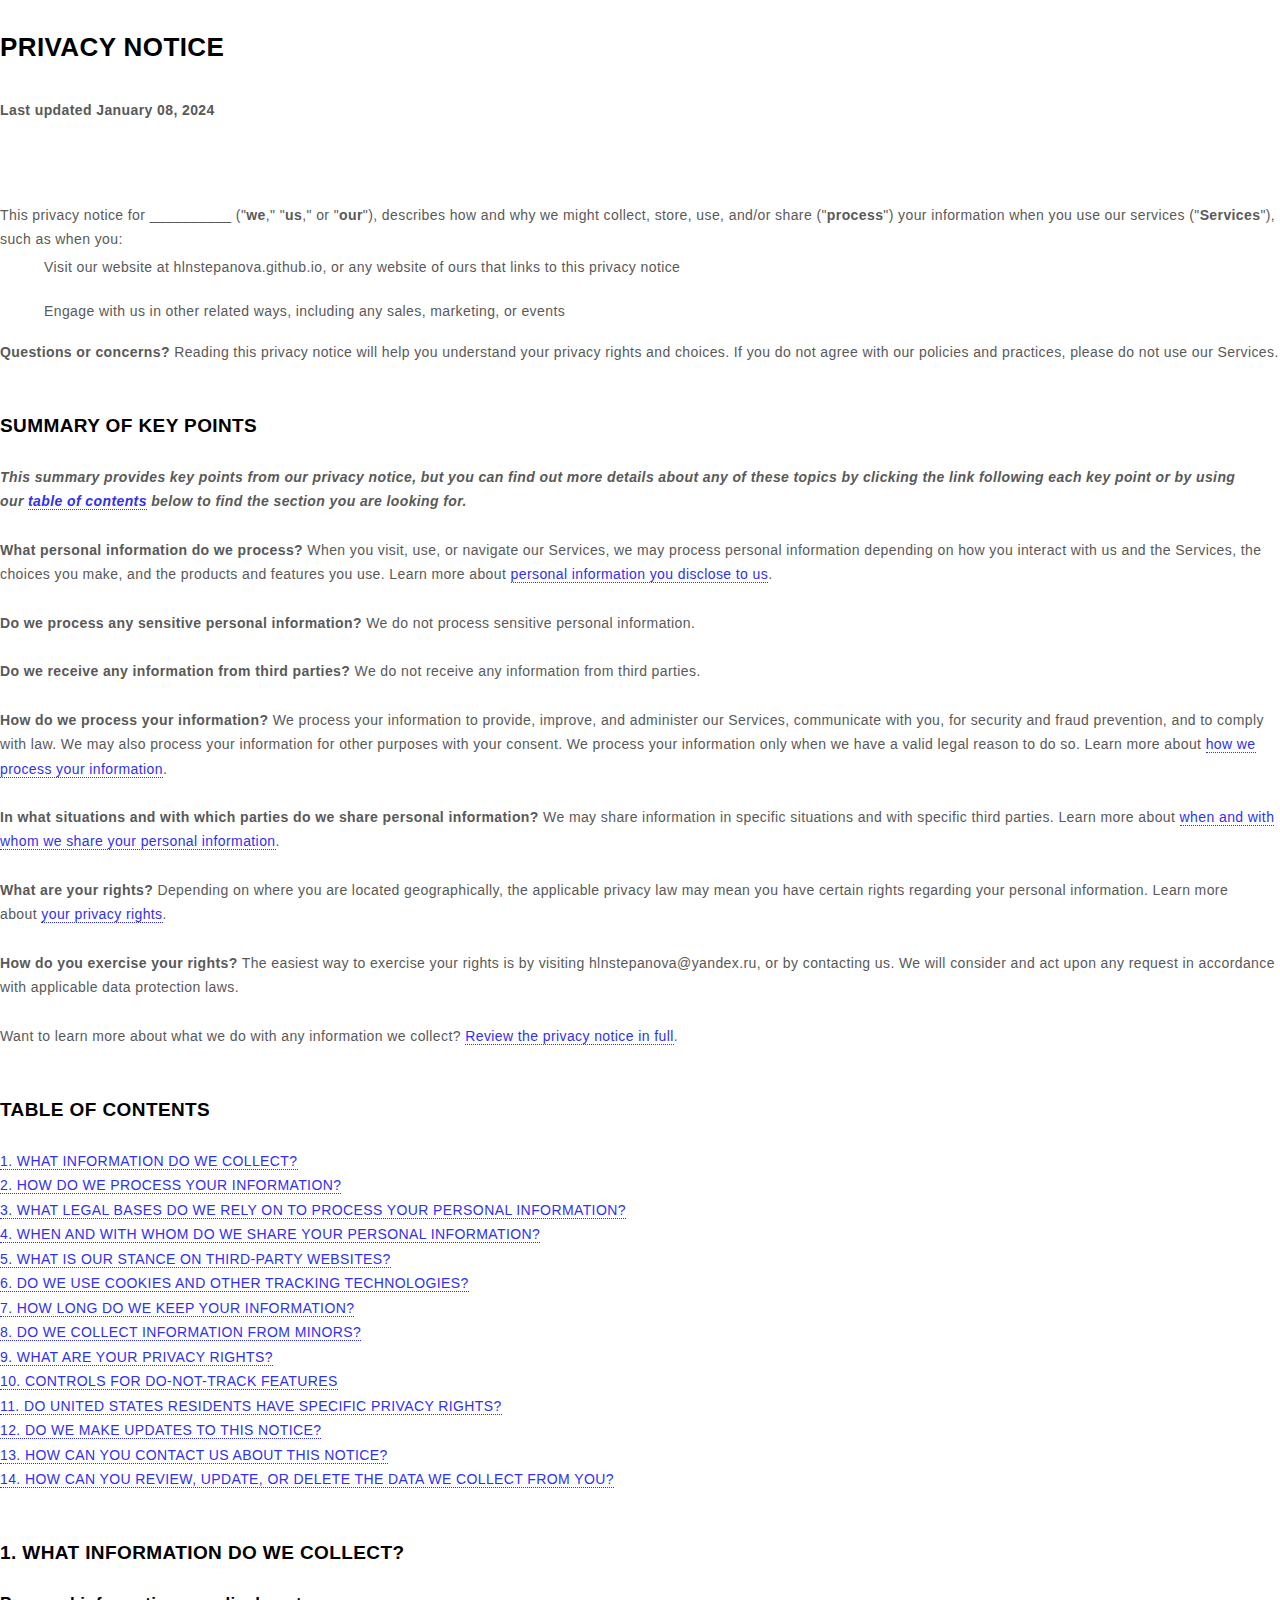
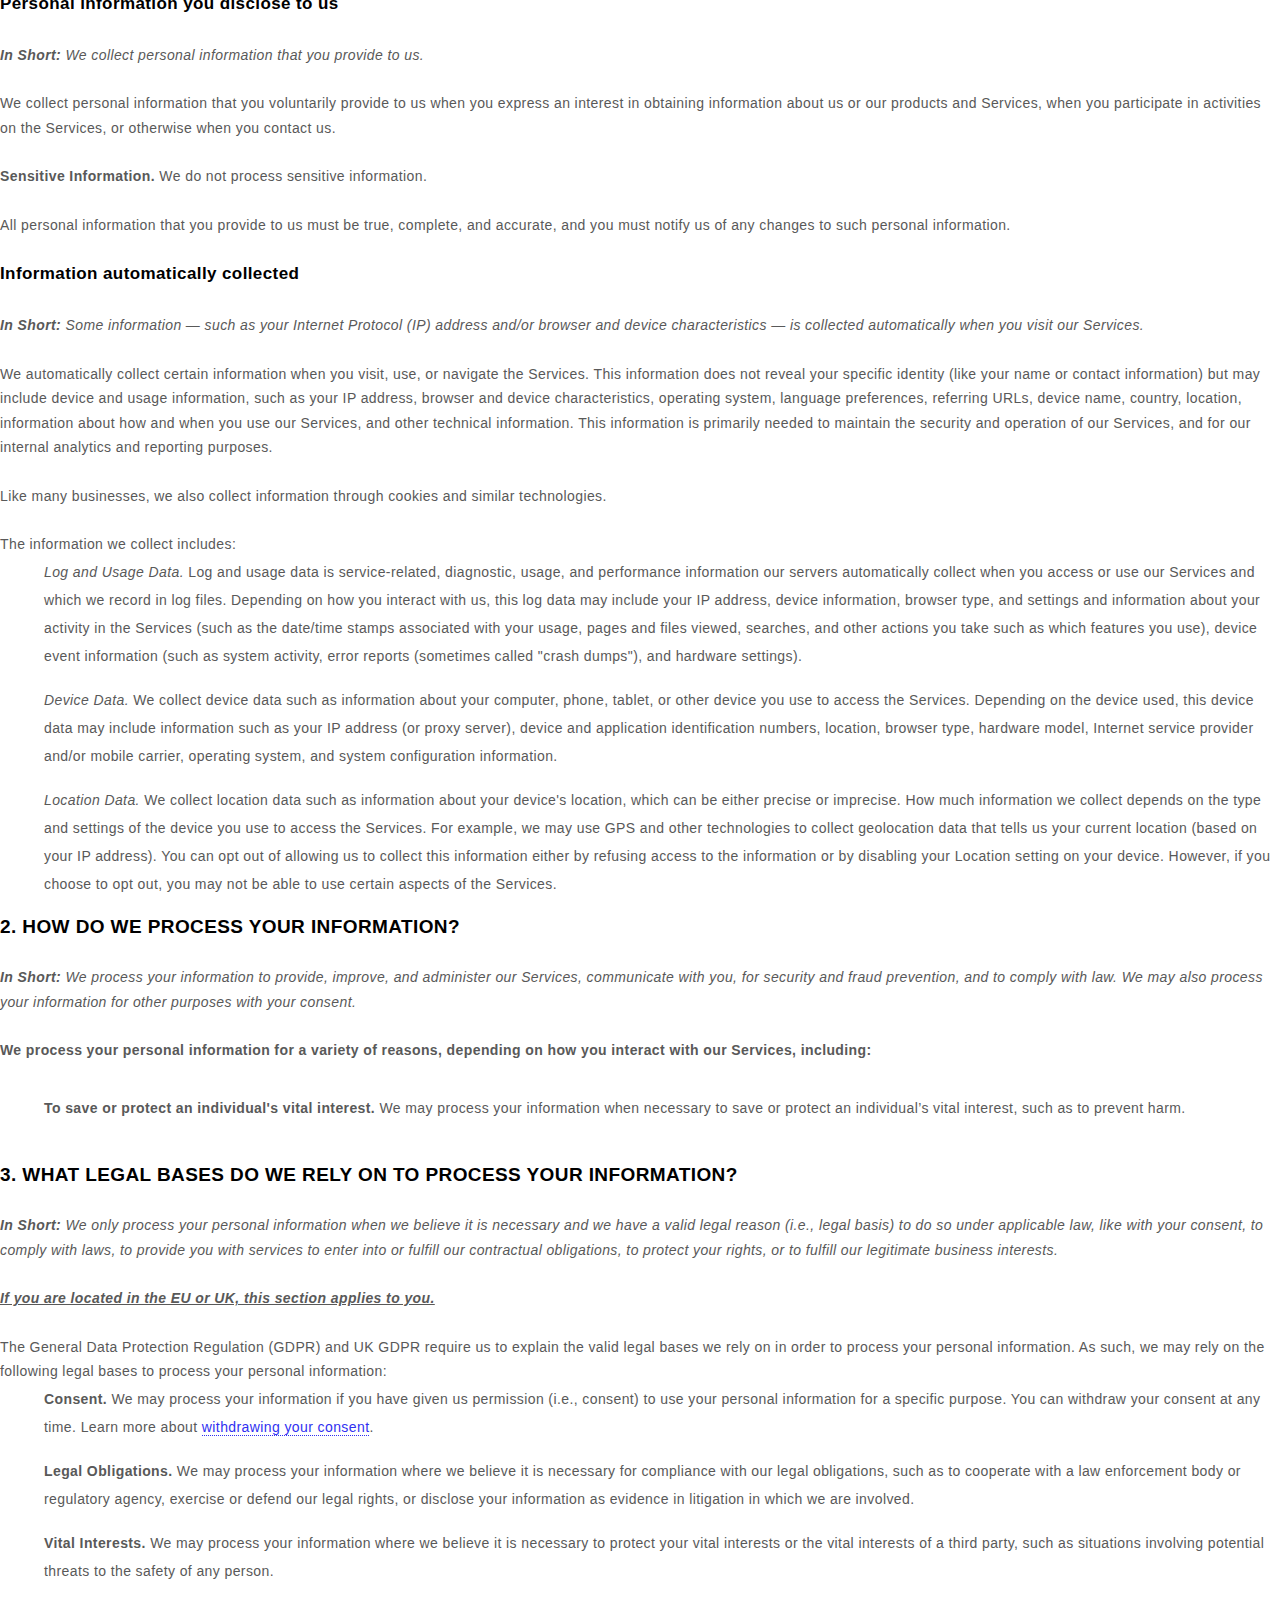
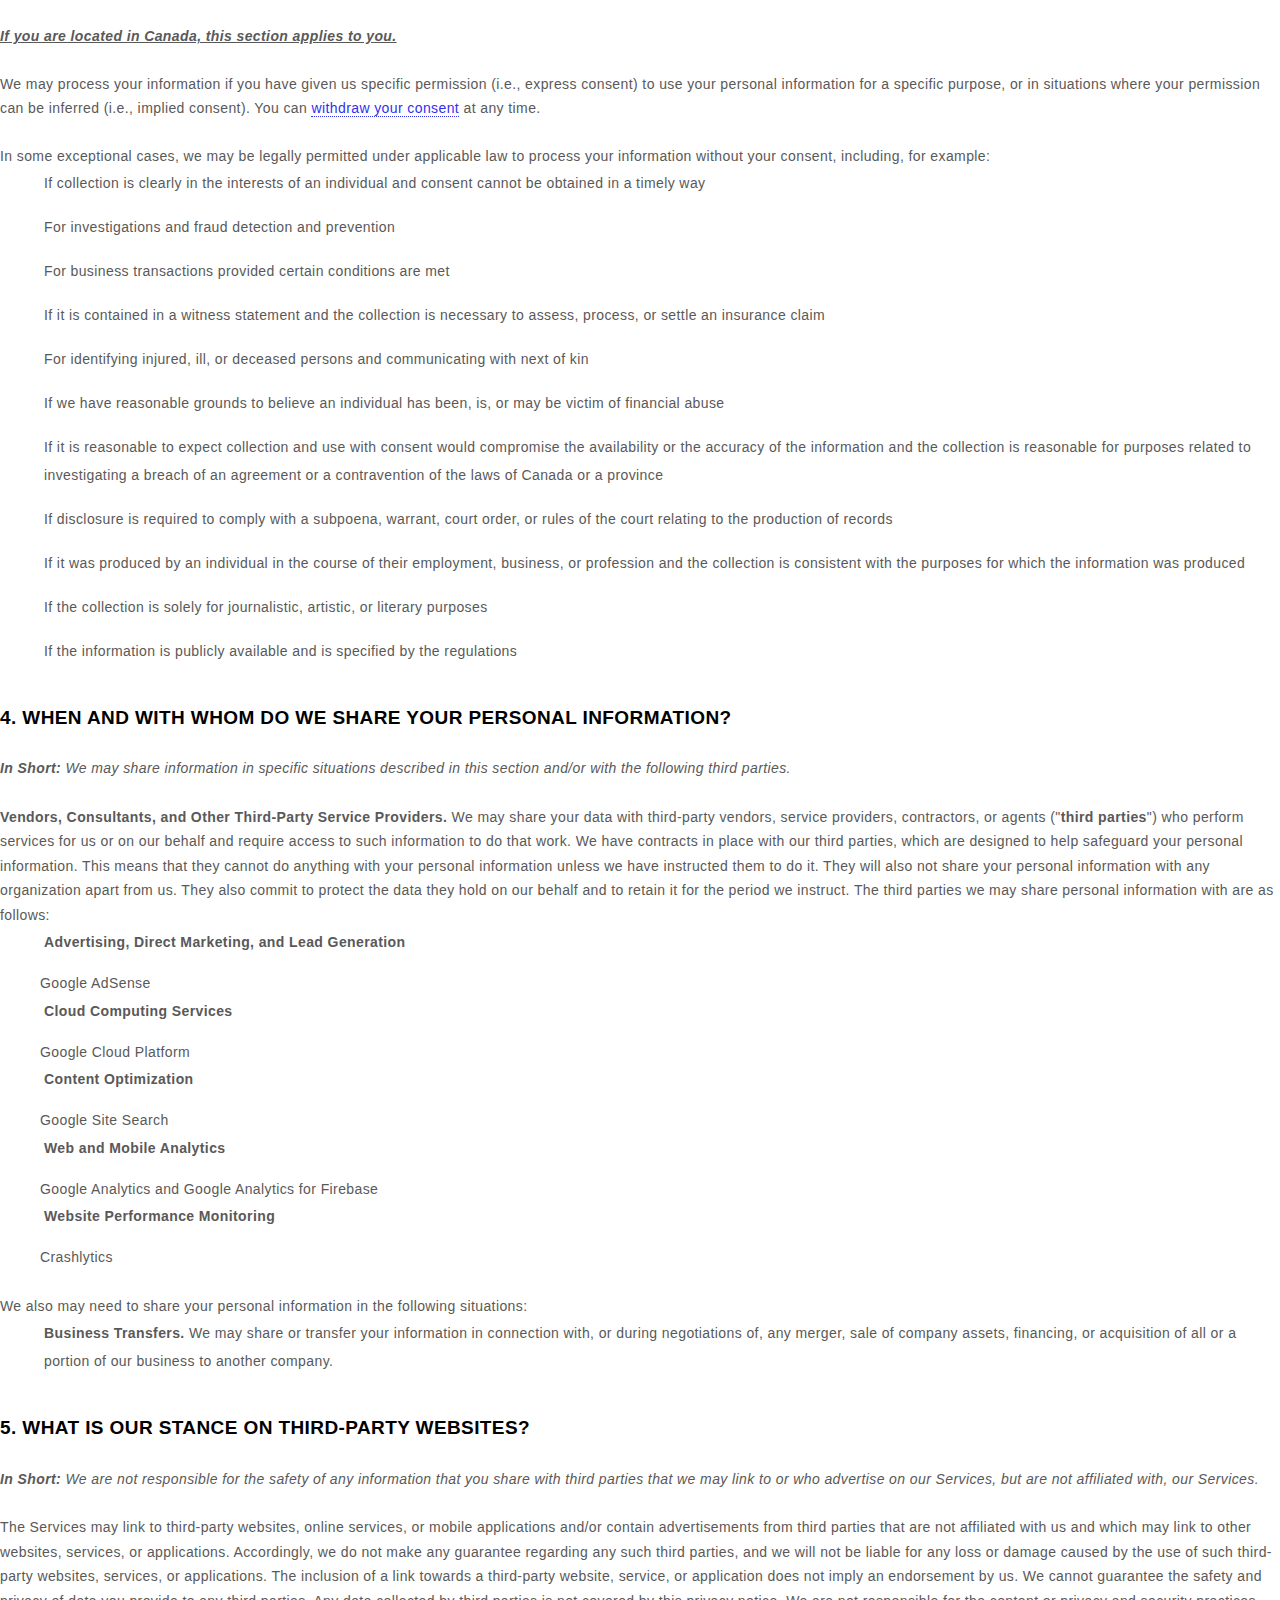
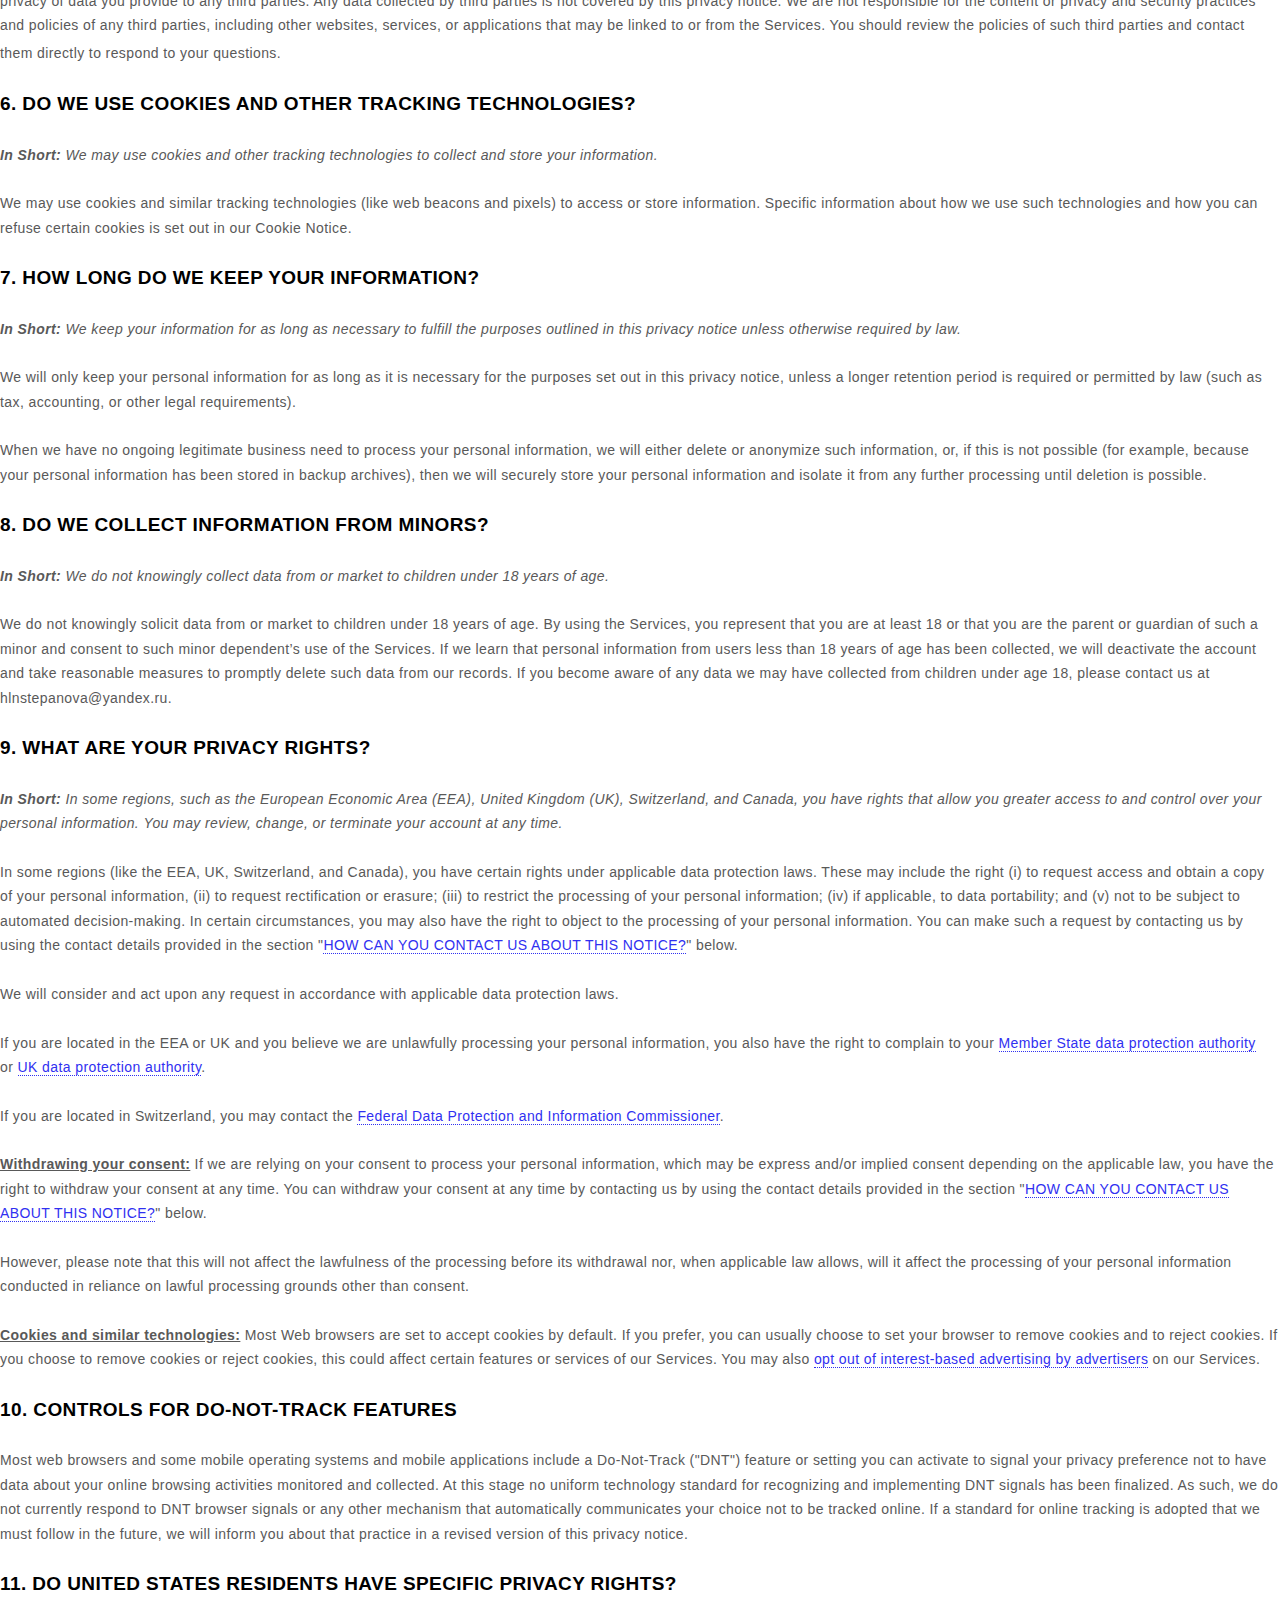
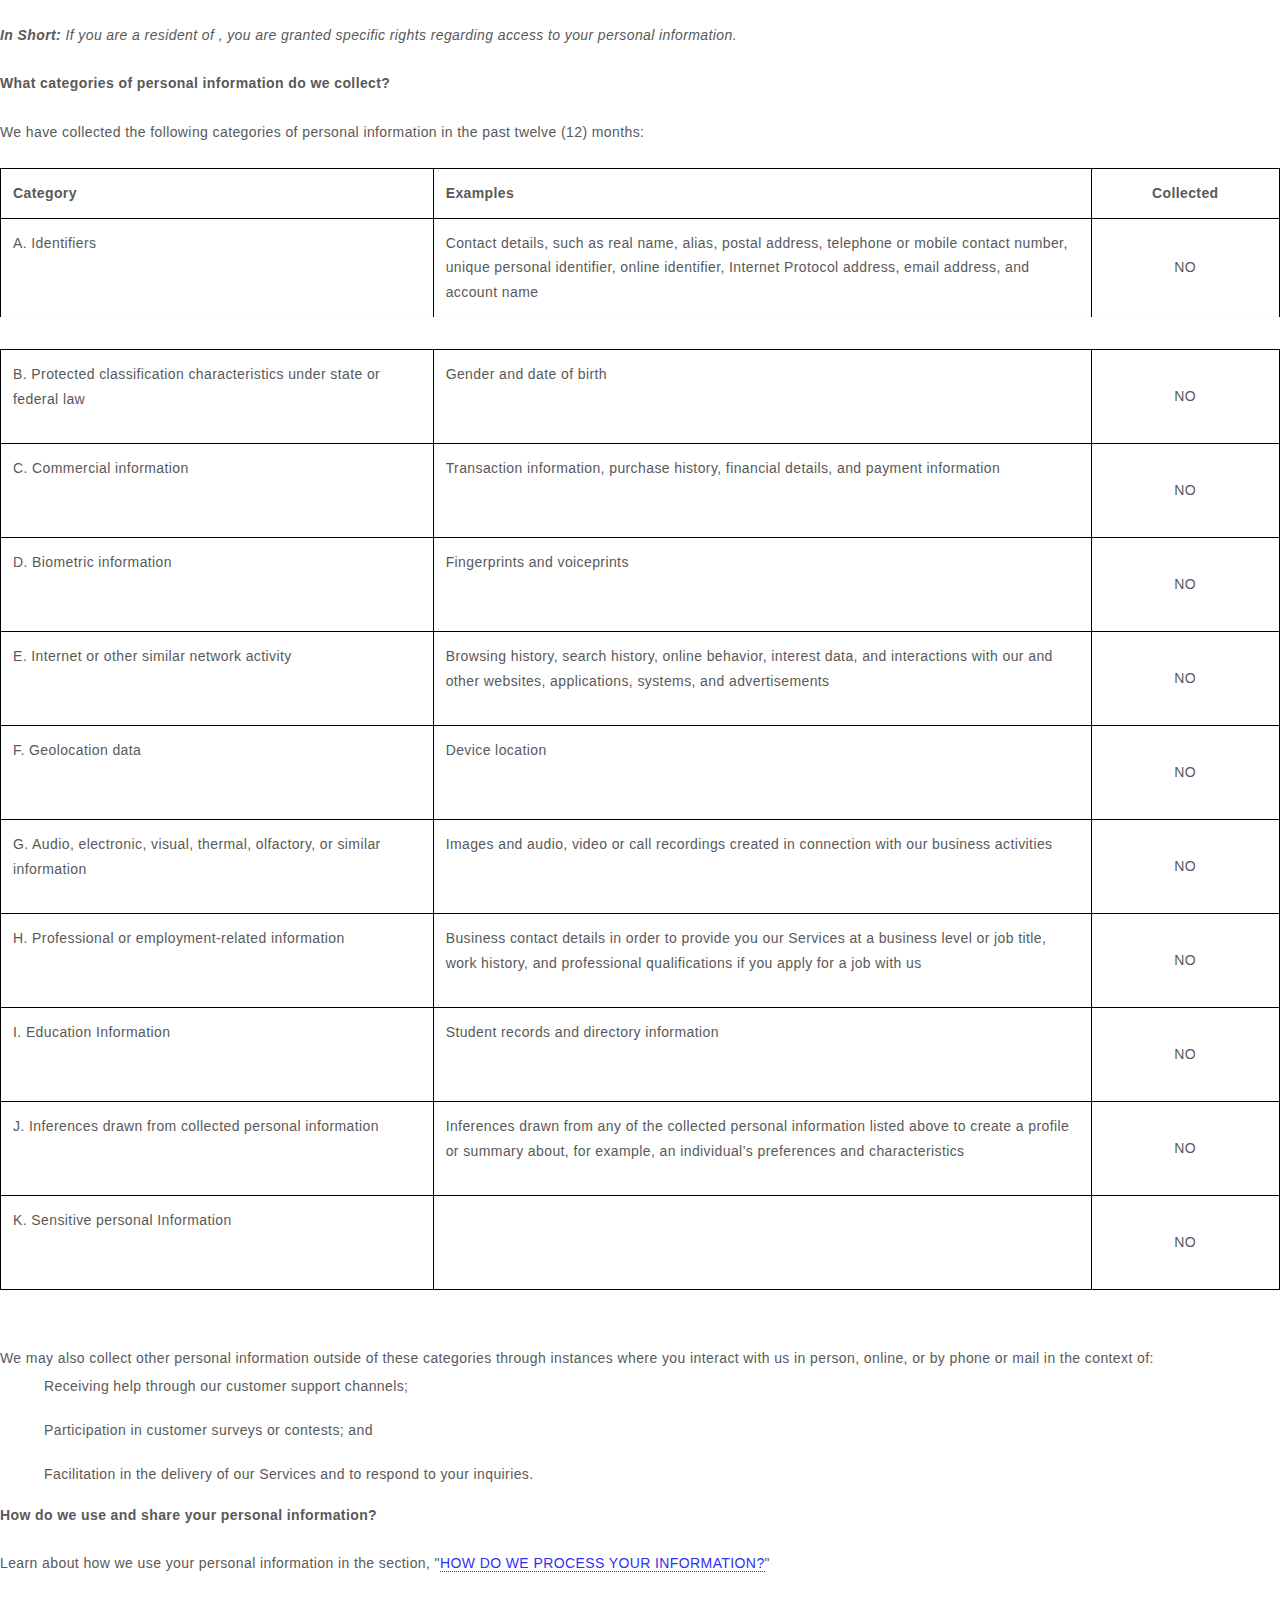
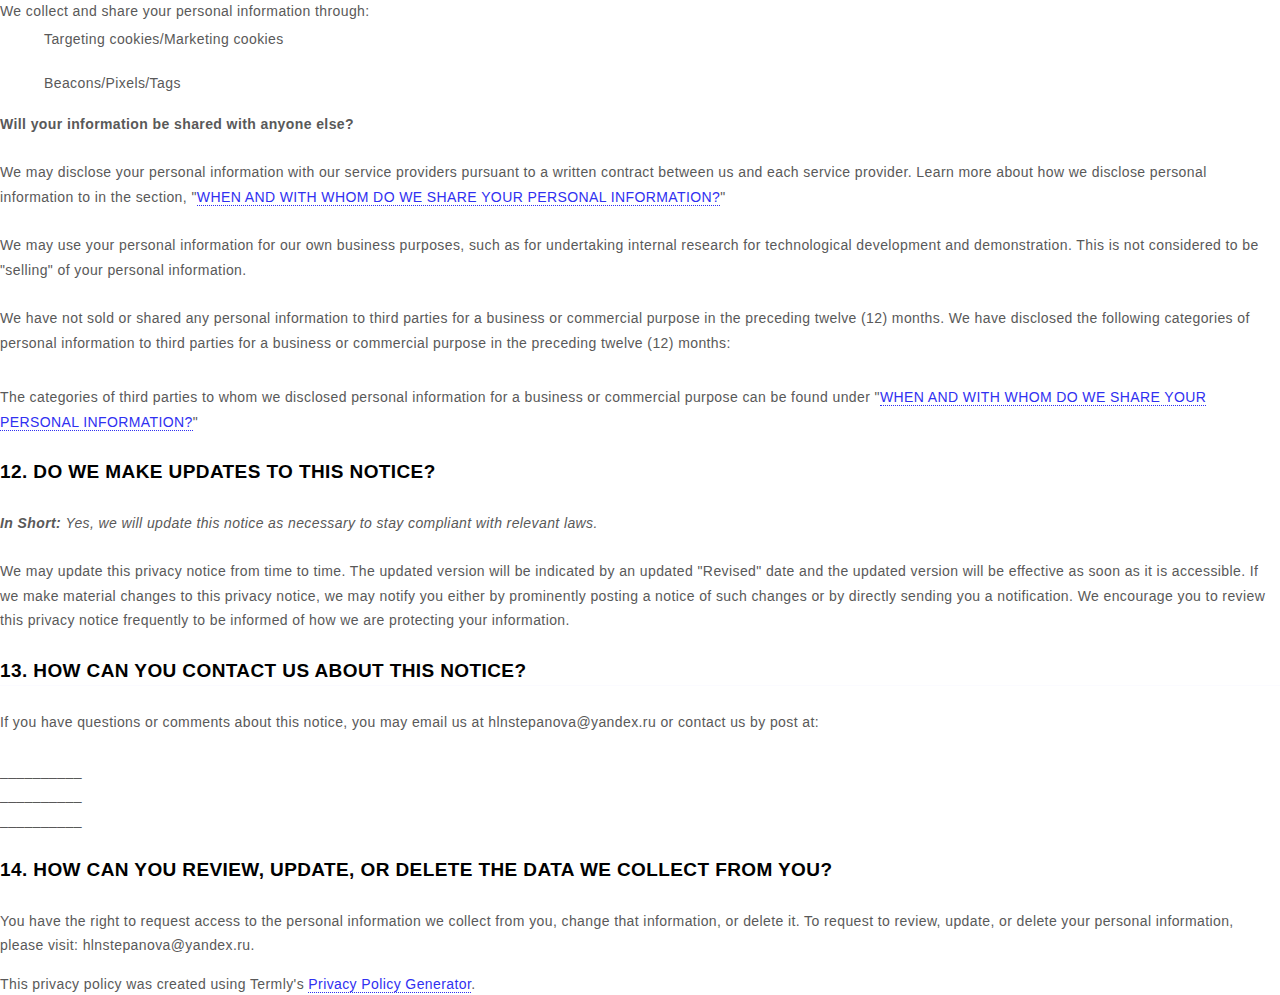
==== commit dcfe8fb9: "change background" ====
--- a/privacy-policy.html
+++ b/privacy-policy.html
@@ -19,7 +19,7 @@
 		<script async src="https://pagead2.googlesyndication.com/pagead/js/adsbygoogle.js?client=ca-pub-9598520294213293"
      crossorigin="anonymous"></script>
 	</head>
-	<body>
+	<body style="background-color:rgb(255, 255, 255);"></body>>
 
 	<style>
 		[data-custom-class='body'], [data-custom-class='body'] * {
